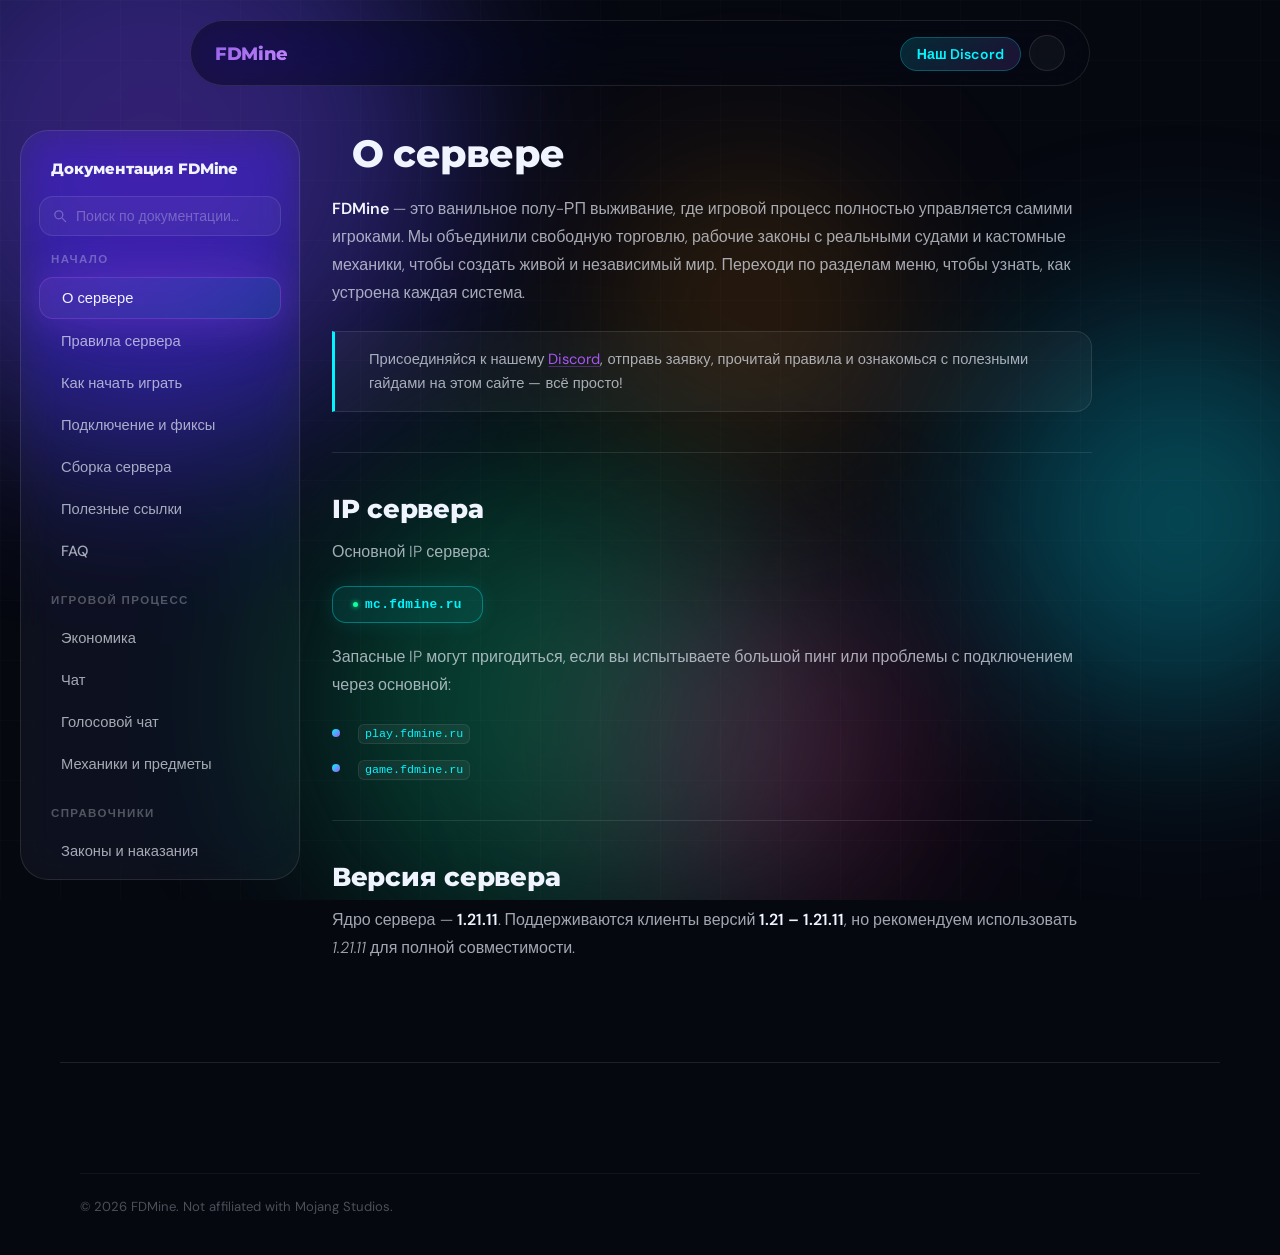
==== docs/index.html @ dc5b1773 "update #3" ====
<!DOCTYPE html>
<html lang="ru" data-theme="dark">
<head>
<script src="../theme-toggle.js"></script>
<meta charset="UTF-8">
<meta name="viewport" content="width=device-width, initial-scale=1.0">
<title>Документация — FDMine | Minecraft сервер Vanilla + RP</title>
<meta name="description" content="Полная документация сервера FDMine: как начать играть, механики, экономика, роли, команды, правила, Premium и коины. Minecraft сервер Vanilla + RP.">
<meta name="keywords" content="FDMine, FDMine документация, FDMine wiki, майнкрафт сервер, minecraft server, FDMine сервер, vanilla rp minecraft">
<meta name="robots" content="index, follow">
<link rel="canonical" href="https://fdmine.ru/docs/">

<!-- Open Graph -->
<meta property="og:type" content="website">
<meta property="og:title" content="Документация — FDMine">
<meta property="og:description" content="Полная документация сервера FDMine: механики, экономика, роли, команды и многое другое.">
<meta property="og:url" content="https://fdmine.ru/docs/">
<meta property="og:site_name" content="FDMine">
<meta property="og:locale" content="ru_RU">

<!-- Twitter Card -->
<meta name="twitter:card" content="summary">
<meta name="twitter:title" content="Документация — FDMine">
<meta name="twitter:description" content="Полная документация сервера FDMine: механики, экономика, роли, команды и многое другое.">
<link rel="icon" type="image/png" href="../favicon.png">
<link rel="preconnect" href="https://fonts.googleapis.com">
<link href="https://fonts.googleapis.com/css2?family=Montserrat:wght@400;600;700;800&family=DM+Sans:ital,opsz,wght@0,9..40,300;0,9..40,400;0,9..40,500;1,9..40,300&display=swap&font-display=swap" rel="stylesheet">
<link rel="stylesheet" href="../style.css">
<link rel="stylesheet" href="docs.css">
<link rel="stylesheet" href="https://cdn.jsdelivr.net/npm/@tabler/icons-webfont@latest/tabler-icons.min.css">
<style>
  .doc-nav-icon i { font-size: 1rem; line-height: 1; vertical-align: -2px; }
  .doc-note-icon i { font-size: 1.1rem; line-height: 1; }
  .doc-item-icon i { font-size: 1.4rem; line-height: 1; }
  .doc-link-icon i { font-size: 1.5rem; line-height: 1; }
  .doc-title i { font-size: 0.9em; vertical-align: -3px; margin-right: 6px; }

  /* ─── PAGE TRANSITION ─── */
  body { opacity: 0; transition: opacity 0.35s ease; }
  body.page-ready { opacity: 1; }
</style>
<script>
  document.addEventListener('DOMContentLoaded', () => {
    requestAnimationFrame(() => document.body.classList.add('page-ready'));
    document.querySelectorAll('a[href]').forEach(a => {
      const href = a.getAttribute('href');
      if (!href || href.startsWith('#') || href.startsWith('http') || href.startsWith('mailto') || a.target === '_blank') return;
      a.addEventListener('click', e => {
        e.preventDefault();
        document.body.classList.remove('page-ready');
        setTimeout(() => window.location.href = href, 320);
      });
    });
  });
</script>
<script type="application/ld+json">
{
  "@context": "https://schema.org",
  "@type": "WebPage",
  "name": "Документация FDMine",
  "url": "https://fdmine.ru/docs/",
  "description": "Полная документация сервера FDMine: механики, экономика, роли, команды, правила.",
  "isPartOf": {
    "@type": "WebSite",
    "url": "https://fdmine.ru/"
  }
}
</script>
</head>
<body>

<!-- ─── ПРОГРЕСС-БАР СКРОЛЛА ─── -->
<div id="scroll-progress"></div>

<div class="blobs">
  <div class="blob blob-1"></div>
  <div class="blob blob-2"></div>
  <div class="blob blob-3"></div>
  <div class="blob blob-4"></div>
  <div class="blob blob-5"></div>
</div>

<div class="wrapper">

<!-- ─── НАВИГАЦИЯ ─── -->
<nav>
  <a href="../index.html" class="nav-logo">FDMine</a>
  <ul class="nav-links" style="margin-left:auto;margin-right:8px;">
    <li><a href="https://discord.gg/EhXRK4qqzs" class="nav-cta" target="_blank" rel="noopener noreferrer">Наш Discord</a></li>
  </ul>
  <div class="nav-hamburger" onclick="toggleMenu()">
    <span></span><span></span><span></span>
  </div>
  <button class="theme-toggle" onclick="toggleTheme()" aria-label="Переключить тему">
    <i class="ti ti-moon icon-dark" aria-hidden="true"></i>
    <i class="ti ti-sun icon-light" aria-hidden="true"></i>
  </button>
</nav>

<!-- ─── DOCS SHELL ─── -->
<div class="doc-shell">

  <!-- ─── SIDEBAR ─── -->
  <button class="doc-sidebar-toggle" id="doc-sidebar-toggle" onclick="toggleDocSidebar()">
    <span><i class="ti ti-books"></i> Разделы документации</span>
    <svg class="doc-toggle-arrow" viewBox="0 0 20 20" fill="none"><path d="M5 7.5L10 12.5L15 7.5" stroke="currentColor" stroke-width="1.8" stroke-linecap="round" stroke-linejoin="round"/></svg>
  </button>

  <aside class="doc-sidebar" id="doc-sidebar">
    <div class="doc-sidebar-title"><i class="ti ti-books"></i> Документация FDMine</div>

    <!-- ─── ПОИСК ─── -->
    <div class="doc-search-wrap">
      <svg class="doc-search-icon" viewBox="0 0 20 20" fill="none"><circle cx="8.5" cy="8.5" r="5" stroke="currentColor" stroke-width="1.6"/><path d="M13 13L17 17" stroke="currentColor" stroke-width="1.6" stroke-linecap="round"/></svg>
      <input class="doc-search-input" id="doc-search" type="text" placeholder="Поиск по документации…" oninput="searchDocs(this.value)" autocomplete="off">
      <button class="doc-search-clear" id="doc-search-clear" onclick="clearDocSearch()" title="Очистить">✕</button>
    </div>
    <div class="doc-search-results" id="doc-search-results"></div>

    <div class="doc-nav-group">
      <div class="doc-nav-group-title">Начало</div>
      <a href="#info" class="doc-nav-link" data-page="info"><span class="doc-nav-icon"><i class="ti ti-world"></i></span>О сервере</a>
      <a href="#rules" class="doc-nav-link" data-page="rules"><span class="doc-nav-icon"><i class="ti ti-shield-check"></i></span>Правила сервера</a>
      <a href="#start" class="doc-nav-link" data-page="start"><span class="doc-nav-icon"><i class="ti ti-rocket"></i></span>Как начать играть</a>
      <a href="#connect" class="doc-nav-link" data-page="connect"><span class="doc-nav-icon"><i class="ti ti-plug-connected"></i></span>Подключение и фиксы</a>
      <a href="#modpack" class="doc-nav-link" data-page="modpack"><span class="doc-nav-icon"><i class="ti ti-device-desktop"></i></span>Сборка сервера</a>
      <a href="#links" class="doc-nav-link" data-page="links"><span class="doc-nav-icon"><i class="ti ti-link"></i></span>Полезные ссылки</a>
      <a href="#faq" class="doc-nav-link" data-page="faq"><span class="doc-nav-icon"><i class="ti ti-help-circle"></i></span>FAQ</a>
    </div>

    <div class="doc-nav-group">
      <div class="doc-nav-group-title">Игровой процесс</div>
      <a href="#economy" class="doc-nav-link" data-page="economy"><span class="doc-nav-icon"><i class="ti ti-cash"></i></span>Экономика</a>
      <a href="#chat" class="doc-nav-link" data-page="chat"><span class="doc-nav-icon"><i class="ti ti-message-circle"></i></span>Чат</a>
      <a href="#voice" class="doc-nav-link" data-page="voice"><span class="doc-nav-icon"><i class="ti ti-microphone"></i></span>Голосовой чат</a>
      <a href="#mechanics" class="doc-nav-link" data-page="mechanics"><span class="doc-nav-icon"><i class="ti ti-tool"></i></span>Механики и предметы</a>
    </div>

    <div class="doc-nav-group">
      <div class="doc-nav-group-title">Справочники</div>
      <a href="#laws" class="doc-nav-link" data-page="laws"><span class="doc-nav-icon"><i class="ti ti-scale"></i></span>Законы и наказания</a>
      <a href="#roles" class="doc-nav-link" data-page="roles"><span class="doc-nav-icon"><i class="ti ti-crown"></i></span>Роли и структура</a>
      <a href="#achievements" class="doc-nav-link" data-page="achievements"><span class="doc-nav-icon"><i class="ti ti-trophy"></i></span>Достижения и лидерборды</a>
      <a href="#commands" class="doc-nav-link" data-page="commands"><span class="doc-nav-icon"><i class="ti ti-list"></i></span>Команды</a>
    </div>

    <div class="doc-nav-group">
      <div class="doc-nav-group-title">Косметика и бонусы</div>
      <a href="#coins" class="doc-nav-link" data-page="coins"><span class="doc-nav-icon"><i class="ti ti-coin"></i></span>Коины</a>
      <a href="#premium" class="doc-nav-link" data-page="premium"><span class="doc-nav-icon"><i class="ti ti-star"></i></span>Premium</a>
    </div>
  </aside>

  <!-- ─── CONTENT ─── -->
  <div class="doc-content">
    <!-- Мобильный заголовок текущего раздела (хлебная крошка) -->
    <div class="doc-breadcrumb" id="doc-breadcrumb"></div>

<!-- ОБ СЕРВЕРЕ -->
    <div class="doc-page" id="page-info">

      <h1 class="doc-title"><i class="ti ti-world"></i> О сервере</h1>
      <p class="doc-text">
        <strong>FDMine</strong> — это ванильное полу-РП выживание, где игровой процесс полностью управляется самими игроками. Мы объединили свободную торговлю, рабочие законы с реальными судами и кастомные механики, чтобы создать живой и независимый мир. Переходи по разделам меню, чтобы узнать, как устроена каждая система.
      </p>

      <div class="doc-note">
        <span class="doc-note-icon"><i class="ti ti-shield"></i></span>
        <div>
          Присоединяйся к нашему <a href="https://discord.gg/EhXRK4qqzs" target="_blank" rel="noopener noreferrer">Discord</a>, отправь заявку, прочитай правила и ознакомься с полезными гайдами на этом сайте — всё просто!
        </div>
      </div>

      <hr class="doc-divider">

      <!-- IP -->
      <div class="doc-h2">IP сервера</div>
      <p class="doc-text">Основной IP сервера:</p>
      <p class="doc-text">
        <button class="footer-ip-btn ip-btn-highlight" onclick="copyIP()" title="Скопировать IP"><span class="footer-ip-dot"></span><span>mc.fdmine.ru</span></button>
      </p>
      <p class="doc-text">Запасные IP могут пригодиться, если вы испытываете большой пинг или проблемы с подключением через основной:</p>
      <ul class="doc-list">
        <li><code>play.fdmine.ru</code></li>
        <li><code>game.fdmine.ru</code></li>
      </ul>

      <hr class="doc-divider">

      <!-- Версия -->
      <div class="doc-h2">Версия сервера</div>
      <p class="doc-text">Ядро сервера — <strong>1.21.11</strong>. Поддерживаются клиенты версий <strong>1.21 – 1.21.11</strong>, но рекомендуем использовать <em>1.21.11</em> для полной совместимости.</p>
    </div>

    <!-- КАК НАЧАТЬ ИГРАТЬ -->
    <div class="doc-page" id="page-start">
      <h1 class="doc-title"><i class="ti ti-rocket"></i> Как начать играть</h1>
      <p class="doc-text">
        Готов начать? Вот всё, что нужно сделать перед первым входом.
      </p>
      <ol class="doc-steps">
        <li><strong>Зайди в Discord-сервер.</strong> Это центр сообщества — здесь анонсы, заявки и поддержка.</li>
        <li><strong>Подай заявку на проходку.</strong> Заполни простую форму и дождись ответа от администрации</li>
        <li><strong>Начни играть!</strong> Приятной игры (˶ᵔ ᵕ ᵔ˶)</li>
      </ol>
      <div class="doc-note warn">
        <span class="doc-note-icon"><i class="ti ti-alert-triangle"></i></span>
        <div>Загриферили?! - Заходи в наш <a href="https://discord.com/channels/950455724562075668/1509143397619728434" target="_blank" rel="noopener noreferrer">Discord</a>, напиши заявление, мы разберемся с грифером и все восстановим</div>
      </div>
    </div>

    <!-- ПРАВИЛА СЕРВЕРА -->
    <div class="doc-page" id="page-rules">

      <h1 class="doc-title"><i class="ti ti-shield-check"></i> Правила сервера</h1>
      <p class="doc-text">
        Присоединяясь к FDMine, вы соглашаетесь с настоящими правилами. Они распространяются на всех участников — независимо от роли и статуса. Незнание правил не освобождает от ответственности.
      </p>

      <!-- Быстрая навигация -->
      <div class="rules-nav">
        <a href="#" onclick="event.preventDefault(); document.getElementById('rule-1').scrollIntoView({behavior:'smooth'})" class="rules-nav-item"><i class="ti ti-info-circle"></i> Основные положения</a>
        <a href="#" onclick="event.preventDefault(); document.getElementById('rule-2').scrollIntoView({behavior:'smooth'})" class="rules-nav-item"><i class="ti ti-user"></i> Игровой аккаунт</a>
        <a href="#" onclick="event.preventDefault(); document.getElementById('rule-3').scrollIntoView({behavior:'smooth'})" class="rules-nav-item"><i class="ti ti-sword"></i> Нечестная игра</a>
        <a href="#" onclick="event.preventDefault(); document.getElementById('rule-4').scrollIntoView({behavior:'smooth'})" class="rules-nav-item"><i class="ti ti-alert-triangle"></i> Помехи игровому процессу</a>
        <a href="#" onclick="event.preventDefault(); document.getElementById('rule-5').scrollIntoView({behavior:'smooth'})" class="rules-nav-item"><i class="ti ti-heart-broken"></i> Вред сообществу</a>
        <a href="#" onclick="event.preventDefault(); document.getElementById('rule-6').scrollIntoView({behavior:'smooth'})" class="rules-nav-item"><i class="ti ti-message-x"></i> Неуважительное общение</a>
        <a href="#" onclick="event.preventDefault(); document.getElementById('rule-7').scrollIntoView({behavior:'smooth'})" class="rules-nav-item"><i class="ti ti-speakerphone"></i> Реклама</a>
        <a href="#" onclick="event.preventDefault(); document.getElementById('rule-8').scrollIntoView({behavior:'smooth'})" class="rules-nav-item"><i class="ti ti-message-off"></i> Нежелательные сообщения</a>
      </div>

      <hr class="doc-divider">

      <!-- ── ПРАВИЛО 1 ── -->
      <div class="rule-section" id="rule-1">
        <div class="rule-header">
          <div class="rule-number">1</div>
          <div class="rule-header-text">
            <div class="rule-title">Основные положения</div>
            <div class="rule-subtitle">Базовые условия участия на сервере</div>
          </div>
        </div>
        <div class="rule-cards">
          <div class="rule-card">
            <div class="rule-card-icon"><i class="ti ti-writing"></i></div>
            <div class="rule-card-body">
              <div class="rule-card-title">Согласие с правилами</div>
              <div class="rule-card-text">Присоединяясь к серверу, вы автоматически принимаете все действующие правила. Незнание правил не освобождает от ответственности.</div>
            </div>
          </div>
          <div class="rule-card">
            <div class="rule-card-icon"><i class="ti ti-refresh"></i></div>
            <div class="rule-card-body">
              <div class="rule-card-title">Изменение правил</div>
              <div class="rule-card-text">Правила могут быть изменены в любой момент без предварительного уведомления. Следите за актуальной версией.</div>
            </div>
          </div>
          <div class="rule-card">
            <div class="rule-card-icon"><i class="ti ti-clipboard-check"></i></div>
            <div class="rule-card-body">
              <div class="rule-card-title">Рассмотрение заявок</div>
              <div class="rule-card-text">Администрация вправе отказать в доступе к серверу на этапе заявки, если она заполнена некорректно или по другим объективным причинам.</div>
            </div>
          </div>
          <div class="rule-card">
            <div class="rule-card-icon"><i class="ti ti-cash-off"></i></div>
            <div class="rule-card-body">
              <div class="rule-card-title">Возврат средств</div>
              <div class="rule-card-text">Возврат средств за покупку Premium или иных услуг не производится.</div>
            </div>
          </div>
        </div>
        <div class="rule-punishments">
          <div class="rule-punishments-label"><i class="ti ti-gavel"></i> Возможные наказания за нарушения правил</div>
          <div class="rule-punishment-list">
            <div class="rule-punishment-item rp-warn"><i class="ti ti-alert-circle"></i> Предупреждение</div>
            <div class="rule-punishment-item rp-confiscate"><i class="ti ti-package-off"></i> Изъятие предметов</div>
            <div class="rule-punishment-item rp-annul"><i class="ti ti-star-off"></i> Аннулирование привилегий</div>
            <div class="rule-punishment-item rp-mute"><i class="ti ti-microphone-off"></i> Мут</div>
            <div class="rule-punishment-item rp-ban"><i class="ti ti-ban"></i> Бан</div>
          </div>
          <p class="doc-text" style="margin-top:12px; margin-bottom:0; font-size:0.88rem;">Наказание может быть смягчено в зависимости от конкретных обстоятельств нарушения.</p>
        </div>
      </div>

      <hr class="doc-divider">

      <!-- ── ПРАВИЛО 2 ── -->
      <div class="rule-section" id="rule-2">
        <div class="rule-header">
          <div class="rule-number">2</div>
          <div class="rule-header-text">
            <div class="rule-title">Игровой аккаунт</div>
            <div class="rule-subtitle">Ответственность за аккаунт и никнейм</div>
          </div>
        </div>
        <p class="doc-text">Никому не передавайте данные от своего аккаунта. Вы несёте полную ответственность за все действия, совершённые под вашим именем.</p>
        <div class="rule-forbidden-list">
          <div class="rule-forbidden-item"><i class="ti ti-transfer"></i><span>Передача аккаунта третьим лицам</span></div>
          <div class="rule-forbidden-item"><i class="ti ti-currency-dollar-off"></i><span>Покупка, продажа или обмен аккаунтов, предметов и услуг за внеигровые ценности</span></div>
          <div class="rule-forbidden-item"><i class="ti ti-users-group"></i><span>Использование дополнительных аккаунтов, в том числе для обхода ограничений или получения преимуществ</span></div>
          <div class="rule-forbidden-item"><i class="ti ti-face-id-error"></i><span>Оскорбительные никнеймы, провокационные скины, символика экстремистских организаций</span></div>
          <div class="rule-forbidden-item"><i class="ti ti-copy-off"></i><span>Полное или частичное копирование никнеймов или скинов других игроков и Администрации с целью ввести в заблуждение</span></div>
        </div>
        <div class="rule-verdict">
          <div class="rule-verdict-icon rp-ban"><i class="ti ti-ban"></i></div>
          <div>
            <div class="rule-verdict-label">Наказание</div>
            <div class="rule-verdict-value">Предупреждение → Бан от 1 дня до постоянного</div>
          </div>
        </div>
      </div>

      <hr class="doc-divider">

      <!-- ── ПРАВИЛО 3 ── -->
      <div class="rule-section" id="rule-3">
        <div class="rule-header">
          <div class="rule-number">3</div>
          <div class="rule-header-text">
            <div class="rule-title">Нечестная игра</div>
            <div class="rule-subtitle">Читы, баги, запрещённые модификации</div>
          </div>
        </div>
        <p class="doc-text">Запрещено использование и распространение любых модификаций, программ или уязвимостей, дающих нечестное преимущество.</p>
        <div class="rule-forbidden-list">
          <div class="rule-forbidden-item"><i class="ti ti-code"></i><span>Использование или распространение читов, макросов, скриптов, дюпов, багов</span></div>
          <div class="rule-forbidden-item"><i class="ti ti-map-pin"></i><span>Мини-карты с отображением пещер, точек смерти и сущностей</span></div>
          <div class="rule-forbidden-item"><i class="ti ti-clock-off"></i><span>Механизмы и модификации для AFK-рыбалки</span></div>
        </div>
        <div class="doc-note" style="max-width:760px;">
          <span class="doc-note-icon"><i class="ti ti-check"></i></span>
          <div><strong>Исключения:</strong> дюп динамита и ковров разрешён. Если обнаружили баг или уязвимость — сообщите Администрации, не используйте в своих целях.</div>
        </div>
        <div class="rule-verdict">
          <div class="rule-verdict-icon rp-ban"><i class="ti ti-ban"></i></div>
          <div>
            <div class="rule-verdict-label">Наказание</div>
            <div class="rule-verdict-value">Предупреждение → Изъятие → Бан от 1 дня до постоянного</div>
          </div>
        </div>
      </div>

      <hr class="doc-divider">

      <!-- ── ПРАВИЛО 4 ── -->
      <div class="rule-section" id="rule-4">
        <div class="rule-header">
          <div class="rule-number">4</div>
          <div class="rule-header-text">
            <div class="rule-title">Создание помех игровому процессу</div>
            <div class="rule-subtitle">Гриферство, кража, ПВП без оснований</div>
          </div>
        </div>
        <p class="doc-text">Запрещены любые действия, причиняющие вред игрокам, их имуществу или общественной инфраструктуре.</p>
        <div class="rule-forbidden-list">
          <div class="rule-forbidden-item"><i class="ti ti-building-fortress"></i><span>Уничтожение или повреждение чужого имущества</span></div>
          <div class="rule-forbidden-item"><i class="ti ti-package-import"></i><span>Кража чужого имущества</span></div>
          <div class="rule-forbidden-item"><i class="ti ti-sword"></i><span>Нападение на игроков или убийство без оснований</span></div>
          <div class="rule-forbidden-item">
            <i class="ti ti-barrier-block"></i>
            <div class="rule-forbidden-body">
              <span>Совершение действий на чужой территории, а также рядом с её границами, создающих помеху её владельцу, игнорируя требования прекратить такие действия</span>
              <div class="rule-forbidden-examples">
                <span class="rule-example-tag">Блокирование прохода</span>
                <span class="rule-example-tag">Порча ландшафта</span>
                <span class="rule-example-tag">Отказ покинуть территорию</span>
              </div>
            </div>
          </div>
        </div>
        <div class="doc-note" style="max-width:760px;">
          <span class="doc-note-icon"><i class="ti ti-check"></i></span>
          <div><strong>Исключения для ПВП:</strong> самооборона, защита своего имущества, договорённость между игроками.</div>
        </div>
        <div class="rule-verdict">
          <div class="rule-verdict-icon rp-ban"><i class="ti ti-ban"></i></div>
          <div>
            <div class="rule-verdict-label">Наказание</div>
            <div class="rule-verdict-value">УК FDMine → Бан от 1 дня до постоянного</div>
          </div>
        </div>
      </div>

      <hr class="doc-divider">

      <!-- ── ПРАВИЛО 5 ── -->
      <div class="rule-section" id="rule-5">
        <div class="rule-header">
          <div class="rule-number">5</div>
          <div class="rule-header-text">
            <div class="rule-title">Причинение вреда сообществу</div>
            <div class="rule-subtitle">Серьёзные нарушения — самые строгие наказания</div>
          </div>
        </div>
        <p class="doc-text">Категорически запрещены действия, способные причинить реальный вред игрокам, Администрации или серверу.</p>
        <div class="rule-forbidden-list">
          <div class="rule-forbidden-item"><i class="ti ti-link"></i><span>Распространение мошеннических или вредоносных ссылок</span></div>
          <div class="rule-forbidden-item"><i class="ti ti-server-off"></i><span>Попытки нарушить работу сервера</span></div>
          <div class="rule-forbidden-item"><i class="ti ti-lock-open"></i><span>Попытки взлома аккаунтов игроков или Администрации</span></div>
          <div class="rule-forbidden-item"><i class="ti ti-id-off"></i><span>Сбор или распространение личных данных других людей без их согласия</span></div>
          <div class="rule-forbidden-item"><i class="ti ti-flame"></i><span>Призывы к опасным, противозаконным действиям или нарушению правил</span></div>
        </div>
        <div class="rule-verdict">
          <div class="rule-verdict-icon rp-ban"><i class="ti ti-ban"></i></div>
          <div>
            <div class="rule-verdict-label">Наказание</div>
            <div class="rule-verdict-value">Бан от 3 дней до постоянного</div>
          </div>
        </div>
      </div>

      <hr class="doc-divider">

      <!-- ── ПРАВИЛО 6 ── -->
      <div class="rule-section" id="rule-6">
        <div class="rule-header">
          <div class="rule-number">6</div>
          <div class="rule-header-text">
            <div class="rule-title">Неуважительное общение</div>
            <div class="rule-subtitle">Оскорбления, угрозы, разжигание ненависти</div>
          </div>
        </div>
        <div class="rule-forbidden-list">
          <div class="rule-forbidden-item"><i class="ti ti-mood-angry"></i><span>Угрозы, оскорбления, клевета в адрес игроков, Администрации и их близких</span></div>
          <div class="rule-forbidden-item"><i class="ti ti-heart-off"></i><span>Разжигание ненависти по признакам пола, расы, национальности, языка, религии или сексуальной ориентации</span></div>
        </div>
        <div class="rule-verdict">
          <div class="rule-verdict-icon rp-mute"><i class="ti ti-microphone-off"></i></div>
          <div>
            <div class="rule-verdict-label">Наказание</div>
            <div class="rule-verdict-value">Предупреждение → Мут до 24 часов</div>
          </div>
        </div>
      </div>

      <hr class="doc-divider">

      <!-- ── ПРАВИЛО 7 ── -->
      <div class="rule-section" id="rule-7">
        <div class="rule-header">
          <div class="rule-number">7</div>
          <div class="rule-header-text">
            <div class="rule-title">Реклама</div>
            <div class="rule-subtitle">Продвижение сторонних ресурсов</div>
          </div>
        </div>
        <div class="rule-forbidden-list">
          <div class="rule-forbidden-item"><i class="ti ti-speakerphone"></i><span>Продвижение любым способом сторонних серверов, чатов, каналов без согласования с Администрацией</span></div>
        </div>
        <div class="rule-verdict">
          <div class="rule-verdict-icon rp-ban"><i class="ti ti-ban"></i></div>
          <div>
            <div class="rule-verdict-label">Наказание</div>
            <div class="rule-verdict-value">Предупреждение → Бан до 30 дней</div>
          </div>
        </div>
      </div>

      <hr class="doc-divider">

      <!-- ── ПРАВИЛО 8 ── -->
      <div class="rule-section" id="rule-8">
        <div class="rule-header">
          <div class="rule-number">8</div>
          <div class="rule-header-text">
            <div class="rule-title">Нежелательные сообщения</div>
            <div class="rule-subtitle">Спам, капслок, попрошайничество</div>
          </div>
        </div>
        <div class="rule-forbidden-list">
          <div class="rule-forbidden-item"><i class="ti ti-message-2-off"></i><span>Многократная отправка бессмысленных или повторяющихся сообщений (спам) в глобальном чате</span></div>
          <div class="rule-forbidden-item"><i class="ti ti-letter-case-upper"></i><span>Злоупотребление написанием прописными буквами (капслок) в глобальном чате</span></div>
          <div class="rule-forbidden-item"><i class="ti ti-hand"></i><span>Попрошайничество, в том числе просьбы о реальных деньгах</span></div>
        </div>
        <div class="rule-verdict">
          <div class="rule-verdict-icon rp-mute"><i class="ti ti-microphone-off"></i></div>
          <div>
            <div class="rule-verdict-label">Наказание</div>
            <div class="rule-verdict-value">Предупреждение → Мут до 1 часа</div>
          </div>
        </div>
      </div>

      <hr class="doc-divider">

      <div class="doc-note">
        <span class="doc-note-icon"><i class="ti ti-message-question"></i></span>
        <div>Возникли вопросы или столкнулись с нарушением? Обращайтесь в <a href="https://discord.gg/EhXRK4qqzs" target="_blank" rel="noopener noreferrer">службу поддержки Discord</a>.</div>
      </div>

    </div>

    <!-- ПОЛЕЗНЫЕ ССЫЛКИ -->
    <div class="doc-page" id="page-links">
      <h1 class="doc-title"><i class="ti ti-link"></i> Полезные ссылки</h1>
      <p class="doc-text">
        Все важные ссылки, советуем ознакомиться
      </p>
      <div class="doc-links-grid">
        <a href="https://discord.gg/EhXRK4qqzs" class="doc-link-card l-purple" target="_blank" rel="noopener noreferrer">
          <div class="doc-link-icon"><i class="ti ti-brand-discord"></i></div>
          <div class="doc-link-text">
            <div class="doc-link-title">Discord-сервер</div>
            <div class="doc-link-desc">Сообщество, заявки, поддержка и новости</div>
          </div>
          <svg class="doc-link-arrow" viewBox="0 0 20 20" fill="none"><path d="M4 10H16M16 10L11 5M16 10L11 15" stroke="currentColor" stroke-width="1.8" stroke-linecap="round" stroke-linejoin="round"/></svg>
        </a>
        <a href="https://t.me/dargosh_channel" class="doc-link-card l-cyan" target="_blank" rel="noopener noreferrer">
          <div class="doc-link-icon"><i class="ti ti-brand-telegram"></i></div>
          <div class="doc-link-text">
            <div class="doc-link-title">Telegram-канал</div>
            <div class="doc-link-desc">Оповещения о стримах, новости</div>
          </div>
          <svg class="doc-link-arrow" viewBox="0 0 20 20" fill="none"><path d="M4 10H16M16 10L11 5M16 10L11 15" stroke="currentColor" stroke-width="1.8" stroke-linecap="round" stroke-linejoin="round"/></svg>
        </a>
        <a href="https://discord.gg/VRJH3CRjt4" class="doc-link-card l-emerald" target="_blank" rel="noopener noreferrer">
          <div class="doc-link-icon"><i class="ti ti-shopping-bag"></i></div>
          <div class="doc-link-text">
            <div class="doc-link-title">Магазин</div>
            <div class="doc-link-desc">Premium-подписка и вся информация о командах</div>
          </div>
          <svg class="doc-link-arrow" viewBox="0 0 20 20" fill="none"><path d="M4 10H16M16 10L11 5M16 10L11 15" stroke="currentColor" stroke-width="1.8" stroke-linecap="round" stroke-linejoin="round"/></svg>
        </a>
        <a href="https://twitch.tv/dargosh_" class="doc-link-card l-pink" target="_blank" rel="noopener noreferrer">
          <div class="doc-link-icon"><i class="ti ti-brand-twitch"></i></div>
          <div class="doc-link-text">
            <div class="doc-link-title">Twitch</div>
            <div class="doc-link-desc">Стримы по серверу</div>
          </div>
          <svg class="doc-link-arrow" viewBox="0 0 20 20" fill="none"><path d="M4 10H16M16 10L11 5M16 10L11 15" stroke="currentColor" stroke-width="1.8" stroke-linecap="round" stroke-linejoin="round"/></svg>
        </a>
      </div>
    </div>


      <div class="doc-page" id="page-modpack">

      <h1 class="doc-title"><i class="ti ti-device-desktop"></i> Сборка сервера</h1>
      <p class="doc-text">
        <strong>FDMPack</strong> — официальная сборка для игры на сервере FDMine. Лёгкая, оптимизированная, близкая к ванили — с плавным FPS, улучшенной картинкой и голосовым чатом прямо из коробки.
      </p>

      <a href="https://modrinth.com/modpack/fdmpack" class="doc-link-card l-emerald" target="_blank" style="max-width:440px; margin-bottom: 32px;">
        <div class="doc-link-icon"><i class="ti ti-package"></i></div>
        <div class="doc-link-text">
          <div class="doc-link-title">FDMPack на Modrinth</div>
          <div class="doc-link-desc">Скачать последнюю версию сборки</div>
        </div>
        <svg class="doc-link-arrow" viewBox="0 0 20 20" fill="none"><path d="M4 10H16M16 10L11 5M16 10L11 15" stroke="currentColor" stroke-width="1.8" stroke-linecap="round" stroke-linejoin="round"/></svg>
      </a>

      <hr class="doc-divider">

      <div class="doc-h2">Что внутри сборки</div>

      <div class="doc-grid" style="margin-top: 16px; grid-template-columns: repeat(2, minmax(220px, 340px));">
        <div class="doc-item-card">
          <span class="doc-item-icon"><i class="ti ti-bolt"></i></span>
          <div class="doc-item-name">Оптимизация</div>
          <div class="doc-item-desc">Sodium и другие перформанс-моды — стабильный FPS даже на слабых ПК</div>
        </div>
        <div class="doc-item-card">
          <span class="doc-item-icon"><i class="ti ti-palette"></i></span>
          <div class="doc-item-name">Ресурспак KSEPSP</div>
          <div class="doc-item-desc">Улучшенная графика в ванильном стиле без ущерба для производительности</div>
        </div>
        <div class="doc-item-card">
          <span class="doc-item-icon"><i class="ti ti-microphone"></i></span>
          <div class="doc-item-name">PlasmoVoice</div>
          <div class="doc-item-desc">Голосовой чат с другими игроками прямо в игре — без сторонних программ</div>
        </div>
        <div class="doc-item-card">
          <span class="doc-item-icon">🕺</span>
          <div class="doc-item-name">EmoteCraft</div>
          <div class="doc-item-desc">Анимации, позы и эмоции — другие игроки видят их в реальном времени</div>
        </div>
      </div>

      <hr class="doc-divider">

      <div class="doc-h2">Как установить</div>

      <div class="doc-note">
        <span class="doc-note-icon"><i class="ti ti-bulb"></i></span>
        <div>Для установки сборки понадобится <strong>Modrinth App</strong> — бесплатный лаунчер, который сам скачает все моды и настроит профиль.</div>
      </div>

      <ol class="doc-steps">
        <li><strong>Скачай Modrinth App</strong> — <a href="https://modrinth.com/app" target="_blank" rel="noopener noreferrer">modrinth.com/app</a>. Установи и открой.</li>
        <li><strong>Перейди на страницу сборки</strong> — <a href="https://modrinth.com/modpack/fdmpack" target="_blank" rel="noopener noreferrer">modrinth.com/modpack/fdmpack</a> — и нажми <strong>«Install»</strong>. Modrinth App откроется автоматически.</li>
        <li><strong>Дождись установки</strong> — лаунчер скачает все моды и создаст отдельный профиль FDMPack.</li>
        <li><strong>Запусти игру</strong> из Modrinth App и подключись к серверу по IP <code>mc.fdmine.ru</code>.</li>
      </ol>

      <div class="doc-note warn">
        <span class="doc-note-icon"><i class="ti ti-alert-triangle"></i></span>
        <div>Сборка работает на <strong>Minecraft: Java Edition 1.21.11</strong>. Другие версии (Bedrock, PE) не поддерживаются.</div>
      </div>

    </div>

    <!-- ЭКОНОМИКА -->
    <div class="doc-page" id="page-economy">

      <h1 class="doc-title"><i class="ti ti-cash"></i> Экономика</h1>
      <p class="doc-text">
        Цены на FDMine формируют сами игроки. Рынок полностью свободен и зависит только от реального спроса, предложения и твоих навыков торговли.
      </p>

      <div class="doc-subtitle">Валюта — АР</div>
      <p class="doc-text">
        Основная валюта сервера — <strong>Алмазная глубинносланцевая Руда (АР)</strong>. Это обычный ванильный предмет: добывай его в шахтах, храни в инвентаре или переводи через банк другим игрокам.
      </p>

      <div class="doc-grid" style="margin-top: 16px; grid-template-columns: repeat(2, minmax(220px, 340px));">
        <div class="doc-item-card">
          <span class="doc-item-icon"><i class="ti ti-pickaxe"></i></span>
          <div class="doc-item-name">Майнинг</div>
          <div class="doc-item-desc">Добывай АР в шахтах — самый простой способ получить валюту</div>
        </div>
        <div class="doc-item-card">
          <span class="doc-item-icon"><i class="ti ti-handshake"></i></span>
          <div class="doc-item-name">Торговля</div>
          <div class="doc-item-desc">Продавай ресурсы и предметы другим игрокам</div>
        </div>
        <div class="doc-item-card">
          <span class="doc-item-icon"><i class="ti ti-building-community"></i></span>
          <div class="doc-item-name">Гос. зарплата</div>
          <div class="doc-item-desc">Сотрудники государственных структур получают АР за работу</div>
        </div>
      </div>

      <div class="doc-subtitle">На что тратить</div>
      <ul class="doc-list">
        <li>Покупка ресурсов и предметов у других игроков</li>
        <li>Приобретение территории и земельных участков</li>
        <li>Оплата штрафов, назначенных судом</li>
      </ul>

      <hr class="doc-divider">

      <div class="doc-subtitle"><i class="ti ti-building-bank"></i> Банк — <code>/bank</code></div>
      <p class="doc-text">Безопасное хранение АР, переводы и история операций.</p>

      <div class="doc-grid" style="margin-top: 16px; grid-template-columns: repeat(2, minmax(220px, 340px));">
        <div class="doc-item-card">
          <span class="doc-item-icon"><i class="ti ti-credit-card"></i></span>
          <div class="doc-item-name">Пополнение и снятие</div>
          <div class="doc-item-desc">Клади АР на личный счёт для безопасности или забирай обратно в инвентарь.</div>
        </div>
        <div class="doc-item-card">
          <span class="doc-item-icon"><i class="ti ti-send"></i></span>
          <div class="doc-item-name">Переводы</div>
          <div class="doc-item-desc">Отправляй средства на счета других игроков по никнейму за пару кликов.</div>
        </div>
        <div class="doc-item-card">
          <span class="doc-item-icon"><i class="ti ti-clipboard-list"></i></span>
          <div class="doc-item-name">История транзакций</div>
          <div class="doc-item-desc">Отслеживай все свои операции: сколько, когда и кому ты перевёл.</div>
        </div>
        <div class="doc-item-card">
          <span class="doc-item-icon"><i class="ti ti-scale"></i></span>
          <div class="doc-item-name">Оплата штрафов</div>
          <div class="doc-item-desc">Штрафы, назначенные судом, оплачиваются прямо через банк</div>
        </div>
      </div>

      <hr class="doc-divider">

      <div class="doc-subtitle"><i class="ti ti-calculator"></i> Подсчёт АР — <code>/ar</code></div>
      <p class="doc-text">Команда <code>/ar</code> мгновенно считает, сколько АР у тебя есть в разных местах.</p>

      <div class="doc-grid" style="margin-top: 16px; grid-template-columns: repeat(2, minmax(220px, 340px));">
        <div class="doc-item-card">
          <span class="doc-item-icon"><i class="ti ti-backpack"></i></span>
          <div class="doc-item-name">Инвентарь</div>
          <div class="doc-item-desc">Считает АР в твоём текущем инвентаре</div>
        </div>
        <div class="doc-item-card">
          <span class="doc-item-icon"><i class="ti ti-package"></i></span>
          <div class="doc-item-name">Контейнер</div>
          <div class="doc-item-desc">Смотри на сундук или другой контейнер — команда считает АР внутри</div>
        </div>
        <div class="doc-item-card">
          <span class="doc-item-icon"><i class="ti ti-box"></i></span>
          <div class="doc-item-name">Эндер-сундук</div>
          <div class="doc-item-desc">Показывает АР в твоём личном эндер-сундуке</div>
        </div>
      </div>

      <div class="doc-note">
        <span class="doc-note-icon"><i class="ti ti-briefcase"></i></span>
        <div>За экономикой следит <strong>Министр экономики</strong> — Должность одного из игроков. Все вопросы по зарплатам, установленным ценам, спорам — к нему в Discord или в игре.</div>
      </div>

    </div>

    <!-- ЗАКОНЫ -->
    <div class="doc-page" id="page-laws">

      <h1 class="doc-title"><i class="ti ti-scale"></i> Законы и наказания</h1>
      <p class="doc-text">
        На FDMine действует внутренняя правовая система. За нарушение правил и законов игрок может получить штраф от <strong>Судьи</strong> или <strong>Совета мира</strong>.
      </p>

      <hr class="doc-divider">

      <div class="doc-subtitle"><i class="ti ti-receipt"></i> Система штрафов</div>
      <p class="doc-text">Каждый штраф имеет уникальный номер в формате <code>#0001</code>, <code>#0002</code> и так далее. Оплата производится валютой сервера — АР.</p>

      <div class="doc-grid" style="margin-top: 16px; grid-template-columns: repeat(2, minmax(220px, 340px));">
        <div class="doc-item-card">
          <span class="doc-item-icon"><i class="ti ti-hash"></i></span>
          <div class="doc-item-name">Нумерация</div>
          <div class="doc-item-desc">Каждому штрафу присваивается уникальный номер — удобно для обжалования</div>
        </div>
        <div class="doc-item-card">
          <span class="doc-item-icon"><i class="ti ti-archive"></i></span>
          <div class="doc-item-name">Хранение</div>
          <div class="doc-item-desc">После оплаты штраф хранится ещё 14 дней, затем автоматически удаляется</div>
        </div>
        <div class="doc-item-card">
          <span class="doc-item-icon"><i class="ti ti-clock"></i></span>
          <div class="doc-item-name">Просрочка</div>
          <div class="doc-item-desc">При просрочке штраф удваивается, срок продлевается на 3 дня</div>
        </div>
        <div class="doc-item-card">
          <span class="doc-item-icon"><i class="ti ti-gavel"></i></span>
          <div class="doc-item-name">Повторная просрочка</div>
          <div class="doc-item-desc">Дело передаётся на рассмотрение реальному Судье</div>
        </div>
      </div>

      <hr class="doc-divider">

      <div class="doc-subtitle">Команды для игроков</div>

      <div class="doc-table-wrap">
        <table class="doc-table">
          <thead>
            <tr><th>Команда</th><th>Описание</th></tr>
          </thead>
          <tbody>
            <tr>
              <td class="doc-cmd">/fines</td>
              <td>Открыть меню своих штрафов — номер, причина, сумма. Если на Банковском счету достаточно АР, штраф можно оплатить сразу</td>
            </tr>
          </tbody>
        </table>
      </div>

      <div class="doc-note warn">
        <span class="doc-note-icon"><i class="ti ti-alert-triangle"></i></span>
        <div>Загриферили?! - Заходи в наш <a href="https://discord.com/channels/950455724562075668/1509143397619728434" target="_blank" rel="noopener noreferrer">Discord</a>, напиши заявление, мы разберемся с грифером и все восстановим</div>
      </div>

      <hr class="doc-divider">

      <div class="doc-subtitle">Команды Судьи и Совета мира</div>
      <p class="doc-text">Следующие команды доступны только уполномоченным лицам:</p>

      <div class="doc-table-wrap">
        <table class="doc-table">
          <thead>
            <tr><th>Команда</th><th>Описание</th></tr>
          </thead>
          <tbody>
            <tr>
              <td class="doc-cmd">/fine &lt;ник&gt; &lt;сумма&gt; &lt;срок&gt; &lt;причина&gt;</td>
              <td>Выписать штраф игроку. Максимум — 1024 АР. Срок указывается в днях, например <code>3d</code></td>
            </tr>
            <tr>
              <td class="doc-cmd">/viewfines &lt;ник&gt;</td>
              <td>Просмотреть все штрафы игрока — номера, суммы, причины и сроки</td>
            </tr>
            <tr>
              <td class="doc-cmd">/cancelfine &lt;ID&gt;</td>
              <td>Отменить штраф по его уникальному номеру</td>
            </tr>
          </tbody>
        </table>
      </div>

      <div class="doc-note">
        <span class="doc-note-icon"><i class="ti ti-bulb"></i></span>
        <div>Пример: <code>/fine aszane 32 3d Оскорбление судьи</code> — выпишет штраф 32 АР на 3 дня с указанной причиной.</div>
      </div>

      <hr class="doc-divider">

      <div class="doc-subtitle"><i class="ti ti-shield-star"></i> Полицейский</div>
      <p class="doc-text">
        Полицейские — уполномоченные игроки, которые следят за порядком и расследуют нарушения. В их распоряжении инструменты <strong>логи блоков</strong> — серверная система записи всех взаимодействий с миром.
      </p>

      <div class="doc-table-wrap">
        <table class="doc-table">
          <thead>
            <tr><th>Команда</th><th>Описание</th></tr>
          </thead>
          <tbody>
            <tr>
              <td class="doc-cmd">/co i</td>
              <td>Режим инспекции: нажми на блок или контейнер, чтобы увидеть, кто и когда с ним взаимодействовал</td>
            </tr>
            <tr>
              <td class="doc-cmd">/co near</td>
              <td>Показать все взаимодействия игроков с блоками в ближайшем радиусе</td>
            </tr>
            <tr>
              <td class="doc-cmd">/pinvsee &lt;ник&gt;</td>
              <td>Осмотреть инвентарь игрока — доступно только в непосредственной близости от него</td>
            </tr>
          </tbody>
        </table>
      </div>

      <div class="doc-note">
        <span class="doc-note-icon"><i class="ti ti-search"></i></span>
        <div>логи блоков фиксирует все действия: установку и ломание блоков, открытие сундуков, перенос предметов. Эти данные — основное доказательство при расследовании краж и гриферства.</div>
      </div>

    </div>

    <!-- ЧАТ -->
    <div class="doc-page" id="page-chat">

      <h1 class="doc-title"><i class="ti ti-message-circle"></i> Чат</h1>
      <p class="doc-text">На FDMine есть два режима чата и множество удобных инструментов для общения.</p>

      <div class="doc-grid" style="margin-top: 16px; grid-template-columns: repeat(2, minmax(220px, 340px));">
        <div class="doc-item-card">
          <span class="doc-item-icon"><i class="ti ti-map-pin"></i></span>
          <div class="doc-item-name">Локальный чат</div>
          <div class="doc-item-desc">Сообщения видны только игрокам в радиусе <strong>100 блоков</strong>. Используется по умолчанию</div>
        </div>
        <div class="doc-item-card">
          <span class="doc-item-icon"><i class="ti ti-world"></i></span>
          <div class="doc-item-name">Глобальный чат</div>
          <div class="doc-item-desc">Виден всем на сервере. Начни сообщение с <code>!</code> — например, <code>!Привет всем</code></div>
        </div>
      </div>

      <hr class="doc-divider">

      <div class="doc-subtitle">Личные сообщения</div>
      <div class="doc-table-wrap">
        <table class="doc-table">
          <thead><tr><th>Команда</th><th>Описание</th></tr></thead>
          <tbody>
            <tr><td class="doc-cmd">/msg &lt;ник&gt; &lt;текст&gt;</td><td>Отправить личное сообщение игроку (также: <code>/w</code>, <code>/tell</code>, <code>/m</code>)</td></tr>
            <tr><td class="doc-cmd">/r &lt;текст&gt;</td><td>Ответить последнему отправителю ЛС</td></tr>
            <tr><td class="doc-cmd">/ignore add &lt;ник&gt;</td><td>Добавить игрока в игнор-лист</td></tr>
            <tr><td class="doc-cmd">/ignore remove &lt;ник&gt;</td><td>Убрать игрока из игнор-листа</td></tr>
          </tbody>
        </table>
      </div>

      <hr class="doc-divider">

      <div class="doc-subtitle">Теги в чате</div>
      <p class="doc-text">Введи тег прямо в сообщение — другие игроки увидят интерактивную подсказку при наведении.</p>

      <div class="doc-grid" style="margin-top: 16px; grid-template-columns: repeat(2, minmax(220px, 340px));">
        <div class="doc-item-card">
          <span class="doc-item-icon"><i class="ti ti-sword"></i></span>
          <div class="doc-item-name"><code>[item]</code></div>
          <div class="doc-item-desc">Показывает предмет, который держишь в руке</div>
        </div>
        <div class="doc-item-card">
          <span class="doc-item-icon"><i class="ti ti-map"></i></span>
          <div class="doc-item-name"><code>[pos]</code></div>
          <div class="doc-item-desc">Отображает твои текущие координаты</div>
        </div>
        <div class="doc-item-card">
          <span class="doc-item-icon"><i class="ti ti-trophy"></i></span>
          <div class="doc-item-name"><code>[adv]</code></div>
          <div class="doc-item-desc">Показывает количество твоих достижений</div>
        </div>
        <div class="doc-item-card">
          <span class="doc-item-icon"><i class="ti ti-stopwatch"></i></span>
          <div class="doc-item-name"><code>[pt]</code></div>
          <div class="doc-item-desc">Отображает наигранное время в часах</div>
        </div>
      </div>

      <hr class="doc-divider">

      <div class="doc-subtitle">Мини-профиль</div>
      <p class="doc-text">Наведи курсор на <strong>никнейм</strong> игрока в чате — появится краткая информация о нём. Нажми <strong>ПКМ по нику</strong>, чтобы сразу написать ему личное сообщение.</p>

      <hr class="doc-divider">

      <div class="doc-subtitle">Эмодзи — <code>/emojis</code></div>
      <p class="doc-text">Введи <code>/emojis</code>, чтобы увидеть все доступные кастомные эмодзи. Их можно вставлять в чат, на наковальне и на табличках.</p>
      <div class="doc-note">
        <span class="doc-note-icon"><i class="ti ti-star"></i></span>
        <div>Игроки с подпиской <strong>Premium</strong> могут использовать эмодзи в сообщениях о входе и выходе с сервера.</div>
      </div>

      <hr class="doc-divider">

      <div class="doc-subtitle"><i class="ti ti-brand-discord"></i> Интеграция с Discord</div>
      <p class="doc-text">
        Глобальный чат сервера связан с каналом <strong>#чат</strong> в нашем Discord — можно общаться с игроками прямо оттуда, не заходя в игру.
      </p>

      <div class="doc-grid" style="margin-top: 16px; grid-template-columns: repeat(2, minmax(220px, 340px));">
        <div class="doc-item-card">
          <span class="doc-item-icon"><i class="ti ti-upload"></i></span>
          <div class="doc-item-name">Из игры в Discord</div>
          <div class="doc-item-desc">Начни сообщение с <code>!</code> — оно автоматически отправится в #чат Discord</div>
        </div>
        <div class="doc-item-card">
          <span class="doc-item-icon"><i class="ti ti-download"></i></span>
          <div class="doc-item-name">Из Discord в игру</div>
          <div class="doc-item-desc">Сообщения из канала #чат отображаются в глобальном чате Minecraft</div>
        </div>
      </div>

      <div class="doc-note">
        <span class="doc-note-icon"><i class="ti ti-settings"></i></span>
        <div>Не хочешь видеть сообщения из Discord в чате? Отключи их в <code>/cfg</code> → «Сообщения из Discord».</div>
      </div>

    </div>

    <!-- ГОЛОСОВОЙ ЧАТ -->
    <div class="doc-page" id="page-voice">

      <h1 class="doc-title"><i class="ti ti-microphone"></i> Голосовой чат</h1>
      <p class="doc-text">
        На сервере установлен мод <strong>PlasmoVoice</strong> — голосовой чат прямо в игре, без сторонних программ. Входит в официальную сборку <a href="#modpack">FDMPack</a>.
      </p>

      <div class="doc-grid" style="margin-top: 16px; grid-template-columns: repeat(2, minmax(220px, 340px));">
        <div class="doc-item-card">
          <span class="doc-item-icon"><i class="ti ti-microphone"></i></span>
          <div class="doc-item-name">Близость</div>
          <div class="doc-item-desc">Голос слышен только игрокам рядом — чем дальше, тем тише</div>
        </div>
        <div class="doc-item-card">
          <span class="doc-item-icon"><i class="ti ti-speakerphone"></i></span>
          <div class="doc-item-name">Без программ</div>
          <div class="doc-item-desc">Не нужен Discord или TeamSpeak — всё работает внутри Minecraft</div>
        </div>
      </div>

      <div class="doc-note">
        <span class="doc-note-icon"><i class="ti ti-bulb"></i></span>
        <div>PlasmoVoice уже включён в <strong>FDMPack</strong>. Если используешь другую сборку — установи мод вручную с <a href="https://modrinth.com/plugin/plasmo-voice" target="_blank" rel="noopener noreferrer">Modrinth</a>.</div>
      </div>

      <hr class="doc-divider">

      <div class="doc-subtitle"><i class="ti ti-vinyl"></i> Выжигание пластинок</div>
      <p class="doc-text">
        Аддон для PlasmoVoice, который позволяет записывать музыку с <strong>Youtube, SoundCloud</strong> на музыкальные пластинки прямо в игре. Проженную пластинку можно вставить в проигрыватель — другие игроки услышат музыку.
      </p>

      <div class="doc-grid" style="margin-top: 16px; grid-template-columns: repeat(2, minmax(220px, 340px));">
        <div class="doc-item-card">
          <span class="doc-item-icon"><i class="ti ti-record-mail"></i></span>
          <div class="doc-item-name">Выжигание</div>
          <div class="doc-item-desc">Держи пластинку в руке и введи команду /disc burn — музыка запишется на диск</div>
        </div>
        <div class="doc-item-card">
          <span class="doc-item-icon"><i class="ti ti-music"></i></span>
          <div class="doc-item-name">Воспроизведение</div>
          <div class="doc-item-desc">Вставь проженную пластинку в проигрыватель — окружающие услышат музыку</div>
        </div>
      </div>

      <div style="margin: 12px 0 24px;">
        <video autoplay loop muted playsinline style="max-width: 80%; border-radius: 12px; display: block;">
          <source src="https://aszane.github.io/fdmine-assets/gif/disc.mp4" type="video/mp4">
        </video>
      </div>

    </div>

    <!-- МЕХАНИКИ И ПРЕДМЕТЫ -->
    <div class="doc-page" id="page-mechanics">

      <h1 class="doc-title"><i class="ti ti-tool"></i> Механики и предметы</h1>
      <p class="doc-text">
        Кастомные крафты, особые механики и персональные настройки — всё уникальное в одном месте.
      </p>

      <!-- ── БЛОК: КРАФТЫ ── -->
      <div class="doc-h2"><i class="ti ti-layout-grid"></i> Кастомные крафты</div>

      <div class="doc-grid" style="margin-top: 20px; grid-template-columns: repeat(2, minmax(220px, 1fr)); gap: 20px; align-items: start;">

        <!-- Невидимый свет -->
        <div>
          <div class="doc-subtitle" style="margin-top: 0;">💡 Невидимый свет</div>
          <p class="doc-text" style="margin-top: 4px;">Светит, но полностью невидим — для скрытой подсветки строений и мапартов.</p>
          <img src="https://aszane.github.io/fdmine-assets/img/light.png" alt="Крафт невидимого света" style="max-width: 80%; border-radius: 10px; display: block; margin-top: 10px;">
        </div>

        <!-- Oko эндера -->
        <div>
          <div class="doc-subtitle" style="margin-top: 0;">👁️ Око эндера</div>
          <p class="doc-text" style="margin-top: 4px;">Стандартный ванильный крафт не работает — используй серверный рецепт.</p>
          <img src="https://aszane.github.io/fdmine-assets/img/ender.png" alt="Крафт ока эндера" style="max-width: 80%; border-radius: 10px; display: block; margin-top: 10px;">
        </div>

      </div>

      <hr class="doc-divider">

      <!-- ── БЛОК: МЕХАНИКИ ── -->
      <div class="doc-h2"><i class="ti ti-settings-2"></i> Механики</div>

      <!-- Невидимые рамки -->
      <div class="doc-subtitle"><i class="ti ti-photo"></i> Невидимые рамки</div>
      <p class="doc-text">Рамка становится невидимой, а сам предмет эстетично парит в воздухе.</p>
      <div class="doc-note">
        <span class="doc-note-icon"><i class="ti ti-scissors"></i></span>
        <div>Нажми <strong>ПКМ ножницами по рамке с предметом</strong> — рамка станет невидимой.</div>
      </div>
      <div style="margin: 12px 0 28px;">
        <video autoplay loop muted playsinline style="max-width: 80%; border-radius: 12px; display: block;">
          <source src="https://aszane.github.io/fdmine-assets/gif/ramka.mp4" type="video/mp4">
        </video>
      </div>

      <!-- Защита карт -->
      <div class="doc-subtitle"><i class="ti ti-shield-lock"></i> Защита карт и шаблонов — <code>/anticopy</code></div>
      <p class="doc-text">Держи в руках нарисованную карту или заполненный шаблон и введи <code>/anticopy</code> — никто не сможет их скопировать.</p>
      <div class="doc-note">
        <span class="doc-note-icon"><i class="ti ti-shield"></i></span>
        <div>Особенно полезно для <strong>мапартов</strong> — защити свои работы от копирования одной командой.</div>
      </div>
      <div style="margin: 12px 0 28px;">
        <video autoplay loop muted playsinline style="max-width: 80%; border-radius: 12px; display: block;">
          <source src="https://aszane.github.io/fdmine-assets/gif/anticopy.mp4" type="video/mp4">
        </video>
      </div>

      <!-- Подпись -->
      <div class="doc-subtitle"><i class="ti ti-writing"></i> Подпись на предмете — <code>/sign</code></div>
      <p class="doc-text">Держи предмет в руке и введи <code>/sign</code> — добавь личную подпись, которая отображается в описании предмета.</p>

      <hr class="doc-divider">

      <!-- ── БЛОК: ПОЗЫ ── -->
      <div class="doc-h2"><i class="ti ti-user-circle"></i> Позы и анимации — GSit</div>
      <p class="doc-text">Принимай разные позы прямо в игре — другие игроки видят их в реальном времени.</p>

<div class="doc-grid" style="margin-top: 16px; grid-template-columns: repeat(5, minmax(160px, 1fr));">
          <div class="doc-item-card">
          <span class="doc-item-icon"><i class="ti ti-armchair"></i></span>
          <div class="doc-item-name"><code>/sit</code></div>
          <div class="doc-item-desc">Сесть на блок</div>
        </div>
        <div class="doc-item-card">
          <span class="doc-item-icon"><i class="ti ti-zzz"></i></span>
          <div class="doc-item-name"><code>/lay</code></div>
          <div class="doc-item-desc">Лечь на землю</div>
        </div>
        <div class="doc-item-card">
          <span class="doc-item-icon"><i class="ti ti-arrows-diagonal-minimize"></i></span>
          <div class="doc-item-name"><code>/crawl</code></div>
          <div class="doc-item-desc">Ползти</div>
        </div>
        <div class="doc-item-card">
          <span class="doc-item-icon"><i class="ti ti-rotate-clockwise"></i></span>
          <div class="doc-item-name"><code>/spin</code></div>
          <div class="doc-item-desc">Крутиться на месте</div>
        </div>
      </div>

      <div style="margin: 16px 0 28px;">
        <img src="https://aszane.github.io/fdmine-assets/img/pose.png" alt="Позы GSit" style="max-width: 80%; border-radius: 12px; display: block;">
      </div>

      <hr class="doc-divider">

      <!-- ── БЛОК: НАСТРОЙКИ ИГРОКА ── -->
      <div class="doc-h2"><i class="ti ti-adjustments"></i> Настройки игрока — <code>/cfg</code></div>
      <p class="doc-text">Введи <code>/cfg</code>, чтобы открыть меню персональных переключателей. Каждый параметр включается и выключается независимо.</p>

      <div class="doc-table-wrap">
        <table class="doc-table">
          <thead><tr><th>Параметр</th><th>Что делает</th></tr></thead>
          <tbody>
            <tr><td class="doc-cmd">Глобальный чат</td><td>Скрывает сообщения, начинающиеся с <code>!</code></td></tr>
            <tr><td class="doc-cmd">Локальный чат</td><td>Отключает сообщения игроков поблизости</td></tr>
            <tr><td class="doc-cmd">Сообщения о смерти</td><td>Убирает уведомления о гибели других игроков</td></tr>
            <tr><td class="doc-cmd">Сообщения из Discord</td><td>Скрывает уведомления, поступающие с Discord-сервера</td></tr>
            <tr><td class="doc-cmd">Посадка на игроков</td><td>Запрещает другим садиться на тебя — и тебе на других</td></tr>
            <tr><td class="doc-cmd">Звук ЛС</td><td>Отключает звук при получении личных сообщений</td></tr>
            <tr><td class="doc-cmd">Уведомления из банка</td><td>Полностью убирает сообщения при получении перевода из Банка</td></tr>
          </tbody>
        </table>
      </div>

    </div>
    <!-- ПОДКЛЮЧЕНИЕ И ФИКСЫ -->
    <div class="doc-page" id="page-connect">

      <h1 class="doc-title"><i class="ti ti-plug-connected"></i> Подключение и фиксы</h1>
      <p class="doc-text">
        Полезные вещи, которые могут понадобиться при входе на сервер — смена статуса аккаунта и обход РКН-блокировок.
      </p>

      <hr class="doc-divider">

      <!-- /premium -->
      <div class="doc-subtitle"><i class="ti ti-star"></i> Лицензионный аккаунт — <code>/premium</code></div>
      <p class="doc-text">
        FDMine работает в режиме offline — войти можно как с пиратской, так и с лицензионной копией игры. Если у тебя лицензия, команда <code>/premium</code> переключает твой аккаунт в лицензионный режим: авторизация через Mojang, вход без ввода пароля через <code>/login</code> и прямое подключение на основной сервер.
      </p>

      <div class="doc-grid" style="margin-top: 16px; grid-template-columns: repeat(2, minmax(220px, 340px));">
        <div class="doc-item-card">
          <span class="doc-item-icon"><i class="ti ti-lock-open"></i></span>
          <div class="doc-item-name">Без /login</div>
          <div class="doc-item-desc">Больше не нужно вводить пароль — авторизация происходит автоматически через серверы Mojang</div>
        </div>
        <div class="doc-item-card">
          <span class="doc-item-icon"><i class="ti ti-bolt"></i></span>
          <div class="doc-item-name">Прямой вход</div>
          <div class="doc-item-desc">Сразу попадаешь на игровой сервер, минуя экран авторизации</div>
        </div>
      </div>

      <div class="doc-note warn">
        <span class="doc-note-icon"><i class="ti ti-alert-triangle"></i></span>
        <div>Команда работает только если ник в игре совпадает с ником лицензионного аккаунта Mojang. Иначе вход будет заблокирован.</div>
      </div>

      <div class="doc-table-wrap" style="margin-top: 8px;">
        <table class="doc-table">
          <thead><tr><th>Команда</th><th>Описание</th></tr></thead>
          <tbody>
            <tr><td class="doc-cmd">/premium</td><td>Переключить аккаунт в лицензионный режим. Выполняется один раз — настройка сохраняется</td></tr>
          </tbody>
        </table>
      </div>

      <hr class="doc-divider">

      <!-- РКН фикс -->
      <div class="doc-subtitle"><i class="ti ti-shield-check"></i> Не можешь подключиться? Фикс для zapret</div>
      <p class="doc-text">
        Из-за РКН-блокировок некоторые игроки не могут подключиться к серверу напрямую. Если ты используешь <strong>zapret</strong> (zapret-discord-youtube или аналог) — нужно добавить порт сервера в стратегию вручную.
      </p>

      <div class="doc-note">
        <span class="doc-note-icon"><i class="ti ti-bulb"></i></span>
        <div>Это одноразовая настройка. После правки всё работает автоматически — больше ничего менять не нужно.</div>
      </div>

      <ol class="doc-steps">
        <li>
          <strong>Открой .bat-файл стратегии</strong> в любом текстовом редакторе — Блокнот, Notepad++ и т.д.
        </li>
        <li>
          <strong>Найди строку</strong> начинающуюся с <code>--wf-tcp=</code> и добавь порт <code>10516</code> в конец списка:
          <br><br>
          <em>Было:</em><br>
          <code>--wf-tcp=80,443,2053,2083,2087,2096,8443,</code><br><br>
          <em>Стало:</em><br>
          <code>--wf-tcp=80,443,2053,2083,2087,2096,8443,<strong>10516,</strong></code>
        </li>
        <li>
          <strong>После этой строки добавь новую строку</strong> (перед следующим <code>--filter-tcp</code> или в конце блока):
          <div style="margin-top: 10px; background: rgba(152,99,231,0.08); border: 1px solid rgba(152,99,231,0.25); border-radius: 10px; padding: 14px 16px; font-family: monospace; font-size: 13px; line-height: 1.7; word-break: break-all;">
            --filter-tcp=10516 --ipset-exclude="%LISTS%ipset-exclude.txt" --dpi-desync-any-protocol=1 --dpi-desync-cutoff=n5 --dpi-desync=multisplit --dpi-desync-split-seqovl=582 --dpi-desync-split-pos=1 --dpi-desync-split-seqovl-pattern="%BIN%tls_clienthello_4pda_to.bin" --new ^
          </div>
        </li>
        <li>
          <strong>Сохрани файл</strong> через <kbd>Ctrl + S</kbd>, перезапусти стратегию и подключайся к серверу.
        </li>
      </ol>

      <div class="doc-note warn">
        <span class="doc-note-icon"><i class="ti ti-alert-triangle"></i></span>
        <div>Фикс актуален только для пользователей <strong>Windows</strong> с zapret. Если ты используешь другой обход блокировок — обратись за помощью в <a href="https://discord.gg/EhXRK4qqzs" target="_blank" rel="noopener noreferrer">Discord</a>.</div>
      </div>

    </div>

    <div class="doc-page" id="page-coins">

      <h1 class="doc-title"><i class="ti ti-coin"></i> Коины</h1>
      <p class="doc-text">Коины — внутренняя валюта для косметики. За них покупаются <strong>плевки с кастомными эффектами</strong>.</p>

      <div class="doc-grid" style="margin-top: 16px; grid-template-columns: repeat(2, minmax(220px, 340px));">
        <div class="doc-item-card">
          <span class="doc-item-icon"><i class="ti ti-droplet"></i></span>
          <div class="doc-item-name"><code>/spit</code></div>
          <div class="doc-item-desc">Плюнуть с активным эффектом</div>
        </div>
        <div class="doc-item-card">
          <span class="doc-item-icon"><i class="ti ti-clipboard-list"></i></span>
          <div class="doc-item-name"><code>/spitlist</code></div>
          <div class="doc-item-desc">Посмотреть все доступные эффекты и их стоимость в коинах</div>
        </div>
      </div>

      <hr class="doc-divider">

      <div class="doc-subtitle">Как получить коины</div>
      <div class="doc-grid" style="margin-top: 16px; grid-template-columns: repeat(2, minmax(220px, 340px));">
        <div class="doc-item-card">
          <span class="doc-item-icon"><i class="ti ti-device-gamepad"></i></span>
          <div class="doc-item-name">Активная игра</div>
          <div class="doc-item-desc">Каждый час онлайна приносит <strong>3 коина</strong> автоматически</div>
        </div>
        <div class="doc-item-card">
          <span class="doc-item-icon"><i class="ti ti-users"></i></span>
          <div class="doc-item-name">Реферальная система</div>
          <div class="doc-item-desc">Укажи игрока, который тебя пригласил — оба получат коины</div>
        </div>
        <div class="doc-item-card">
          <span class="doc-item-icon"><i class="ti ti-ticket"></i></span>
          <div class="doc-item-name">Промокоды</div>
          <div class="doc-item-desc">Используй промокоды от администрации командой <code>/promo use &lt;код&gt;</code></div>
        </div>
      </div>

      <div class="doc-note">
        <span class="doc-note-icon"><i class="ti ti-star"></i></span>
        <div>Игроки с подпиской <strong>Premium</strong> получают коины за активность в <strong>двойном размере</strong> — 6 коинов в час.</div>
      </div>

    </div>

    <!-- PREMIUM -->
    <div class="doc-page" id="page-premium">

      <h1 class="doc-title"><i class="ti ti-star"></i> Premium</h1>
      <p class="doc-text">
        Premium-подписка открывает набор эксклюзивных команд, двойное начисление коинов и уникальный титул в чате и табе.
      </p>

      <div class="doc-note">
        <span class="doc-note-icon"><i class="ti ti-credit-card"></i></span>
        <div>Стоимость подписки — <strong>189 руб/месяц</strong>. Оформить можно через <a href="https://discord.gg/VRJH3CRjt4" target="_blank" rel="noopener noreferrer">магазин в Discord</a>.</div>
      </div>

      <hr class="doc-divider">

      <div class="doc-subtitle">Бонусы подписки</div>

      <div class="doc-grid" style="margin-top: 16px; grid-template-columns: repeat(2, minmax(220px, 340px));">
        <div class="doc-item-card">
          <span class="doc-item-icon"><i class="ti ti-coin"></i></span>
          <div class="doc-item-name">Коины ×2</div>
          <div class="doc-item-desc">Удвоенное начисление коинов за активную игру — 6 вместо 3 в час</div>
        </div>
        <div class="doc-item-card">
          <span class="doc-item-icon"><i class="ti ti-sparkles"></i></span>
          <div class="doc-item-name">Титул «Звезды»</div>
          <div class="doc-item-desc">Эксклюзивный титул отображается в чате и в табе рядом с ником</div>
        </div>
        <div class="doc-item-card">
          <span class="doc-item-icon"><i class="ti ti-mood-smile"></i></span>
          <div class="doc-item-name">Эмодзи в сообщениях</div>
          <div class="doc-item-desc">Кастомные эмодзи можно ставить в сообщения при входе и выходе с сервера</div>
        </div>
        <div class="doc-item-card">
          <span class="doc-item-icon"><i class="ti ti-settings"></i></span>
          <div class="doc-item-name">Эксклюзивные команды</div>
          <div class="doc-item-desc">Полный список доступных команд — в таблице ниже</div>
        </div>
      </div>

      <hr class="doc-divider">

      <div class="doc-subtitle">Команды Premium</div>
      <div class="doc-table-wrap">
        <table class="doc-table">
          <thead><tr><th>Команда</th><th>Описание</th><th>Кому доступно</th></tr></thead>
          <tbody>
            <tr><td class="doc-cmd">/sub</td><td>Личный кабинет — статус, дата истечения, звук уведомлений</td><td><span class="doc-badge doc-badge-all">👥 Всем</span></td></tr>
            <tr><td class="doc-cmd">/sub info</td><td>Список команд, доступных обладателям Premium</td><td><span class="doc-badge doc-badge-all">👥 Всем</span></td></tr>
            <tr><td class="doc-cmd">/hat</td><td>Надеть предмет из рук на голову</td><td><span class="doc-badge doc-badge-premium">⭐ Premium</span></td></tr>
            <tr><td class="doc-cmd">/color</td><td>Сменить цвет своего ника</td><td><span class="doc-badge doc-badge-premium">⭐ Premium</span></td></tr>
            <tr><td class="doc-cmd">/rename</td><td>Переименовать предмет в руке (стоимость — 10 уровней опыта)</td><td><span class="doc-badge doc-badge-premium">⭐ Premium</span></td></tr>
            <tr><td class="doc-cmd">/setjoin</td><td>Установить своё сообщение при входе на сервер</td><td><span class="doc-badge doc-badge-premium">⭐ Premium</span></td></tr>
            <tr><td class="doc-cmd">/resetjoin</td><td>Сбросить сообщение при входе до стандартного</td><td><span class="doc-badge doc-badge-premium">⭐ Premium</span></td></tr>
            <tr><td class="doc-cmd">/setquit</td><td>Установить своё сообщение при выходе с сервера</td><td><span class="doc-badge doc-badge-premium">⭐ Premium</span></td></tr>
            <tr><td class="doc-cmd">/resetquit</td><td>Сбросить сообщение при выходе до стандартного</td><td><span class="doc-badge doc-badge-premium">⭐ Premium</span></td></tr>
            <tr><td class="doc-cmd">/kittycannon</td><td>Выстрел кошкой · перезарядка 4 сек</td><td><span class="doc-badge doc-badge-premium">⭐ Premium</span></td></tr>
            <tr><td class="doc-cmd">/beezooka</td><td>Выстрел пчелой · перезарядка 4 сек</td><td><span class="doc-badge doc-badge-premium">⭐ Premium</span></td></tr>
          </tbody>
        </table>
      </div>

      <hr class="doc-divider">

      <!-- /sub и /sub info -->
      <div class="doc-subtitle"><i class="ti ti-id-badge"></i> Личный кабинет — <code>/sub</code></div>
      <p class="doc-text">
        Команда <code>/sub</code> открывает твой личный кабинет Premium. Здесь отображается актуальная информация о подписке.
      </p>

      <div class="doc-grid" style="margin-top: 16px; grid-template-columns: repeat(2, minmax(220px, 340px));">
        <div class="doc-item-card">
          <span class="doc-item-icon"><i class="ti ti-circle-check"></i></span>
          <div class="doc-item-name">Статус подписки</div>
          <div class="doc-item-desc">Показывает, активна подписка или нет — <strong>Активно</strong> / <strong>Неактивно</strong></div>
        </div>
        <div class="doc-item-card">
          <span class="doc-item-icon"><i class="ti ti-calendar"></i></span>
          <div class="doc-item-name">Дата истечения</div>
          <div class="doc-item-desc">Отображает, до какого числа действует текущая подписка</div>
        </div>
        <div class="doc-item-card">
          <span class="doc-item-icon"><i class="ti ti-bell"></i></span>
          <div class="doc-item-name">Звук уведомлений</div>
          <div class="doc-item-desc">Переключатель для включения или отключения звука системных уведомлений</div>
        </div>
      </div>

      <div class="doc-note">
        <span class="doc-note-icon"><i class="ti ti-bulb"></i></span>
        <div>Если Premium не оформлен, в личном кабинете будет отображаться только статус <strong>«Неактивно»</strong>. Оформить подписку можно через <a href="https://discord.gg/VRJH3CRjt4" target="_blank" rel="noopener noreferrer">магазин в Discord</a>.</div>
      </div>

      <hr class="doc-divider">

      <div class="doc-subtitle"><i class="ti ti-list"></i> Список Premium-команд — <code>/sub info</code></div>
      <p class="doc-text">
        Команда <code>/sub info</code> выводит прямо в игре полный список команд, доступных обладателям Premium. Удобно, чтобы не заходить в документацию — всё под рукой.
      </p>
      <div class="doc-note">
        <span class="doc-note-icon"><i class="ti ti-star"></i></span>
        <div>Команды <code>/sub</code> и <code>/sub info</code> доступны <strong>всем игрокам</strong> — даже без подписки. Проверить статус или узнать, что даёт Premium, можно в любой момент.</div>
      </div>

      <hr class="doc-divider">

      <div class="doc-subtitle"><i class="ti ti-palette"></i> Цветной ник — <code>/color</code></div>
      <p class="doc-text">
        Введи <code>/color</code> и выбери цвет для своего ника — он будет виден всем в чате и табе. Доступны как одноцветные, так и градиентные варианты.
      </p>

      <hr class="doc-divider">

      <div class="doc-subtitle"><i class="ti ti-pencil"></i> Переименование предметов — <code>/rename</code></div>
      <p class="doc-text">
        Держи предмет в руке и введи <code>/rename &lt;название&gt;</code>. Стоимость — 10 уровней опыта.
      </p>
      <p class="doc-text">Поддерживаются цвета и форматирование:</p>
      <ul class="doc-list">
        <li>Ванильные цвета через <code>&amp;</code> — например, <code>&amp;4текст</code></li>
        <li>HEX-цвета — например, <code>&amp;#94a6b4текст</code></li>
        <li>Градиенты — комбинируй любые цвета. Удобный генератор: <a href="https://birdflop.com" target="_blank" rel="noopener noreferrer">birdflop.com</a></li>
      </ul>
      <div class="doc-table-wrap" style="max-width: 400px;">
        <table class="doc-table">
          <thead><tr><th>Код</th><th>Эффект</th></tr></thead>
          <tbody>
            <tr><td class="doc-cmd">&amp;k</td><td>Магический (мелькающие символы)</td></tr>
            <tr><td class="doc-cmd">&amp;l</td><td>Жирный</td></tr>
            <tr><td class="doc-cmd">&amp;m</td><td>Зачёркнутый</td></tr>
            <tr><td class="doc-cmd">&amp;n</td><td>Подчёркнутый</td></tr>
            <tr><td class="doc-cmd">&amp;o</td><td>Курсив</td></tr>
            <tr><td class="doc-cmd">&amp;r</td><td>Сброс форматирования</td></tr>
          </tbody>
        </table>
      </div>

    </div>

    <!-- КОМАНДЫ -->
    <div class="doc-page" id="page-commands">

      <h1 class="doc-title"><i class="ti ti-terminal"></i> Команды</h1>
      <p class="doc-text">Полный справочник команд, доступных игрокам на FDMine.</p>

      <hr class="doc-divider">

      <div class="doc-subtitle">Общие</div>
      <div class="doc-table-wrap">
        <table class="doc-table">
          <thead><tr><th>Команда</th><th>Описание</th></tr></thead>
          <tbody>
            <tr><td class="doc-cmd">/adv</td><td>Посмотреть количество выполненных достижений</td></tr>
            <tr><td class="doc-cmd">/leaders</td><td>Топ-3 игроков по достижениям, времени и коинам</td></tr>
          </tbody>
        </table>
      </div>

      <hr class="doc-divider">

      <div class="doc-subtitle">Чат</div>
      <div class="doc-table-wrap">
        <table class="doc-table">
          <thead><tr><th>Команда</th><th>Описание</th></tr></thead>
          <tbody>
            <tr><td class="doc-cmd">/msg &lt;ник&gt; &lt;текст&gt;</td><td>Личное сообщение игроку (также: <code>/w</code>, <code>/tell</code>, <code>/m</code>)</td></tr>
            <tr><td class="doc-cmd">/r &lt;текст&gt;</td><td>Ответить последнему отправителю ЛС</td></tr>
            <tr><td class="doc-cmd">/ignore add &lt;ник&gt;</td><td>Добавить игрока в игнор-лист</td></tr>
            <tr><td class="doc-cmd">/ignore remove &lt;ник&gt;</td><td>Убрать игрока из игнора</td></tr>
            <tr><td class="doc-cmd">/emojis</td><td>Список доступных кастомных эмодзи</td></tr>
            <tr><td class="doc-cmd">/cfg</td><td>Персональные настройки чата и уведомлений</td></tr>
          </tbody>
        </table>
      </div>

      <hr class="doc-divider">

      <div class="doc-subtitle">Экономика</div>
      <div class="doc-table-wrap">
        <table class="doc-table">
          <thead><tr><th>Команда</th><th>Описание</th></tr></thead>
          <tbody>
            <tr><td class="doc-cmd">/bank</td><td>Открыть банковский интерфейс (пополнение, снятие, переводы, история)</td></tr>
            <tr><td class="doc-cmd">/ar</td><td>Подсчитать АР в инвентаре, контейнере или эндер-сундуке</td></tr>
            <tr><td class="doc-cmd">/fines</td><td>Посмотреть свои штрафы и оплатить их</td></tr>
          </tbody>
        </table>
      </div>

      <hr class="doc-divider">

      <div class="doc-subtitle">Косметика и коины</div>
      <div class="doc-table-wrap">
        <table class="doc-table">
          <thead><tr><th>Команда</th><th>Описание</th></tr></thead>
          <tbody>
            <tr><td class="doc-cmd">/spit</td><td>Плюнуть с активным эффектом</td></tr>
            <tr><td class="doc-cmd">/spitlist</td><td>Список доступных эффектов плевка и их стоимость</td></tr>
            <tr><td class="doc-cmd">/promo use &lt;код&gt;</td><td>Активировать промокод и получить коины</td></tr>
          </tbody>
        </table>
      </div>

      <hr class="doc-divider">

      <div class="doc-subtitle">Анимации — GSit</div>
      <p class="doc-text">Позы и анимации — видны другим игрокам в реальном времени. Вводятся без слеша, как обычные команды в чат.</p>
      <div class="doc-table-wrap">
        <table class="doc-table">
          <thead><tr><th>Команда</th><th>Описание</th></tr></thead>
          <tbody>
            <tr><td class="doc-cmd">sit</td><td>Сесть на месте</td></tr>
            <tr><td class="doc-cmd">lay</td><td>Лечь</td></tr>
            <tr><td class="doc-cmd">crawl</td><td>Ползти</td></tr>
            <tr><td class="doc-cmd">spin</td><td>Крутиться</td></tr>
          </tbody>
        </table>
      </div>

      <hr class="doc-divider">

      <div class="doc-subtitle">Механики и предметы</div>
      <div class="doc-table-wrap">
        <table class="doc-table">
          <thead><tr><th>Команда</th><th>Описание</th></tr></thead>
          <tbody>
            <tr><td class="doc-cmd">/sign</td><td>Добавить подпись к предмету в руке</td></tr>
            <tr><td class="doc-cmd">/anticopy</td><td>Защитить карту или шаблон от копирования</td></tr>
          </tbody>
        </table>
      </div>

      <hr class="doc-divider">

      <div class="doc-subtitle">Подписка <span style="font-size:0.78em; font-weight:500; opacity:0.65;">(доступно всем)</span></div>
      <div class="doc-table-wrap">
        <table class="doc-table">
          <thead><tr><th>Команда</th><th>Описание</th></tr></thead>
          <tbody>
            <tr><td class="doc-cmd">/sub</td><td>Открыть личный кабинет Premium — статус, дата истечения, настройка уведомлений</td></tr>
            <tr><td class="doc-cmd">/sub info</td><td>Показать список всех команд, доступных обладателям Premium</td></tr>
          </tbody>
        </table>
      </div>

      <hr class="doc-divider">

      <div class="doc-subtitle">Premium <span style="font-size:0.78em; font-weight:500; opacity:0.65;">(только с подпиской)</span></div>
      <div class="doc-table-wrap">
        <table class="doc-table">
          <thead><tr><th>Команда</th><th>Описание</th></tr></thead>
          <tbody>
            <tr><td class="doc-cmd">/hat</td><td>Надеть предмет из рук на голову</td></tr>
            <tr><td class="doc-cmd">/color</td><td>Сменить цвет ника</td></tr>
            <tr><td class="doc-cmd">/rename</td><td>Переименовать предмет (10 уровней опыта)</td></tr>
            <tr><td class="doc-cmd">/setjoin</td><td>Своё сообщение при входе на сервер</td></tr>
            <tr><td class="doc-cmd">/resetjoin</td><td>Сброс сообщения при входе</td></tr>
            <tr><td class="doc-cmd">/setquit</td><td>Своё сообщение при выходе с сервера</td></tr>
            <tr><td class="doc-cmd">/resetquit</td><td>Сброс сообщения при выходе</td></tr>
            <tr><td class="doc-cmd">/kittycannon</td><td>Выстрел кошкой · перезарядка 4 сек</td></tr>
            <tr><td class="doc-cmd">/beezooka</td><td>Выстрел пчелой · перезарядка 4 сек</td></tr>
          </tbody>
        </table>
      </div>

      <hr class="doc-divider">

      <div class="doc-subtitle">Судья и Совет мира</div>
      <div class="doc-table-wrap">
        <table class="doc-table">
          <thead><tr><th>Команда</th><th>Описание</th></tr></thead>
          <tbody>
            <tr><td class="doc-cmd">/fine &lt;ник&gt; &lt;сумма&gt; &lt;срок&gt; &lt;причина&gt;</td><td>Выписать штраф игроку (макс. 1024 АР, срок — например <code>3d</code>)</td></tr>
            <tr><td class="doc-cmd">/viewfines &lt;ник&gt;</td><td>Просмотреть штрафы игрока</td></tr>
            <tr><td class="doc-cmd">/cancelfine &lt;ID&gt;</td><td>Отменить штраф по номеру</td></tr>
          </tbody>
        </table>
      </div>

    </div>

<!-- РОЛИ И СТРУКТУРА -->
<div class="doc-page" id="page-roles">

  <h1 class="doc-title"><i class="ti ti-crown"></i> Роли и структура</h1>
  <p class="doc-text">
    На FDMine выстроена живая иерархия. Игроки занимают реальные посты с уникальными обязанностями и возможностями. Каждая роль получается по-своему — одни назначаются, другие выбираются голосованием.
  </p>

  <hr class="doc-divider">

  <!-- ПРЕЗИДЕНТ -->
  <div class="doc-subtitle"><i class="ti ti-award"></i> Президент</div>
  <p class="doc-text">
    Глава государства и бессменный руководитель игрового процесса. Координирует развитие сервера из сезона в сезон, формирует команду и утверждает все ключевые назначения.
  </p>
  <div class="doc-grid" style="margin-top: 16px; grid-template-columns: repeat(2, minmax(220px, 340px));">
    <div class="doc-item-card">
      <span class="doc-item-icon"><i class="ti ti-user"></i></span>
      <div class="doc-item-name">Постоянный статус</div>
      <div class="doc-item-desc">Пост не меняется и не разыгрывается на выборах — Президент один во всех сезонах</div>
    </div>
    <div class="doc-item-card">
      <span class="doc-item-icon"><i class="ti ti-scale"></i></span>
      <div class="doc-item-name">Управление командой</div>
      <div class="doc-item-desc">Назначает Судей, Полицию и Министра экономики. Утверждает победителей выборов в Советы миров</div>
    </div>
  </div>

  <hr class="doc-divider">

  <!-- СОВЕТЫ МИРОВ -->
  <div class="doc-subtitle"><i class="ti ti-world"></i> Советы миров <span style="font-size:0.75em; opacity:0.5; font-weight:400;">— выборная должность</span></div>
  <p class="doc-text">
    Локальное руководство, разделённое по измерениям: Верхний мир, Ад и Энд. Участники советов следят за порядком в своих регионах и могут штрафовать нарушителей. <strong>Единственная роль на сервере, которая определяется всеобщим голосованием жителей.</strong>
  </p>
  <div class="doc-note" style="margin-bottom: 20px;">
    <span class="doc-note-icon"><i class="ti ti-info-circle"></i></span>
    <div>Как попасть: следи за анонсами в Discord — когда откроется набор, подай заявку. Лучшие кандидаты выходят на общее голосование.</div>
  </div>
    <div class="doc-grid" style="margin-top: 16px; grid-template-columns: repeat(4, minmax(220px, 340px));">
    <div class="doc-item-card">
      <span class="doc-item-icon"><i class="ti ti-trees"></i></span>
      <div class="doc-item-name">Верхний мир</div>
      <div class="doc-item-desc">Контроль территорий и городов в основном измерении</div>
    </div>
    <div class="doc-item-card">
      <span class="doc-item-icon"><i class="ti ti-flame"></i></span>
      <div class="doc-item-name">Ад</div>
      <div class="doc-item-desc">Следят за порядком на территории Нижнего мира</div>
    </div>
    <div class="doc-item-card">
      <span class="doc-item-icon"><i class="ti ti-moon-stars"></i></span>
      <div class="doc-item-name">Энд</div>
      <div class="doc-item-desc">Регулируют активность и застройку в Крае</div>
    </div>
  </div>
  <div class="doc-table-wrap" style="margin-top: 20px;">
    <table class="doc-table">
      <thead><tr><th>Команда</th><th>Описание</th></tr></thead>
      <tbody>
        <tr><td class="doc-cmd">/fine &lt;ник&gt; &lt;сумма&gt; &lt;срок&gt; &lt;причина&gt;</td><td>Оштрафовать игрока за локальное нарушение в измерении</td></tr>
        <tr><td class="doc-cmd">/viewfines &lt;ник&gt;</td><td>Проверить наличие штрафов у подозреваемого</td></tr>
        <tr><td class="doc-cmd">/cancelfine &lt;ID&gt;</td><td>Отменить ошибочный штраф своего совета по номеру</td></tr>
      </tbody>
    </table>
  </div>

  <hr class="doc-divider">

  <!-- СУДЬЯ -->
  <div class="doc-subtitle"><i class="ti ti-gavel"></i> Судья <span style="font-size:0.75em; opacity:0.5; font-weight:400;">— назначается Президентом</span></div>
  <p class="doc-text">
    Ведёт судебные процессы, разбирает иски от пострадавших игроков, выносит приговоры и контролирует исполнение наказаний. Назначается лично Президентом — не через выборы.
  </p>
  <div class="doc-table-wrap" style="margin-top: 20px;">
    <table class="doc-table">
      <thead><tr><th>Команда</th><th>Описание</th></tr></thead>
      <tbody>
        <tr><td class="doc-cmd">/fine &lt;ник&gt; &lt;сумма&gt; &lt;срок&gt; &lt;причина&gt;</td><td>Выписать штраф нарушителю за несоблюдение законов</td></tr>
        <tr><td class="doc-cmd">/viewfines &lt;ник&gt;</td><td>Посмотреть полный список активных задолженностей игрока</td></tr>
        <tr><td class="doc-cmd">/cancelfine &lt;ID&gt;</td><td>Аннулировать выписанный штраф по его уникальному номеру</td></tr>
      </tbody>
    </table>
  </div>

  <hr class="doc-divider">

  <!-- ПОЛИЦЕЙСКИЙ -->
  <div class="doc-subtitle"><i class="ti ti-shield-star"></i> Полицейский <span style="font-size:0.75em; opacity:0.5; font-weight:400;">— назначается Президентом</span></div>
  <p class="doc-text">
    Занимается патрулированием, принимает жалобы на кражи, собирает улики через логи блоков и передаёт готовые материалы дел в суд. Набор открывается по необходимости — следи за анонсами в Discord.
  </p>
  <div class="doc-table-wrap" style="margin-top: 20px;">
    <table class="doc-table">
      <thead><tr><th>Команда</th><th>Описание</th></tr></thead>
      <tbody>
        <tr><td class="doc-cmd">/co i</td><td>Режим инспекции блока для проверки истории взаимодействий</td></tr>
        <tr><td class="doc-cmd">/co near</td><td>Сканирование всех недавних изменений в ближайшем радиусе</td></tr>
        <tr><td class="doc-cmd">/pinvsee &lt;ник&gt;</td><td>Обыск карманов подозреваемого (работает только вплотную)</td></tr>
      </tbody>
    </table>
  </div>

  <hr class="doc-divider">

  <!-- МИНИСТР ЭКОНОМИКИ -->
  <div class="doc-subtitle"><i class="ti ti-briefcase"></i> Министр экономики <span style="font-size:0.75em; opacity:0.5; font-weight:400;">— назначается Президентом</span></div>
  <p class="doc-text">
    Отвечает за общую стабильность рынка, отслеживает актуальные цены и помогает решать финансовые конфликты. Пост требует высокого доверия — министра выбирает лично Президент.
  </p>
  <div class="doc-grid" style="margin-top: 16px; grid-template-columns: repeat(2, minmax(220px, 340px));">
    <div class="doc-item-card">
      <span class="doc-item-icon"><i class="ti ti-chart-bar"></i></span>
      <div class="doc-item-name">Стабильность рынка</div>
      <div class="doc-item-desc">Корректирует актуальные цены, чтобы экономика оставалась честной для всех</div>
    </div>
    <div class="doc-item-card">
      <span class="doc-item-icon"><i class="ti ti-handshake"></i></span>
      <div class="doc-item-name">Разбор споров</div>
      <div class="doc-item-desc">Помогает разрешать коммерческие конфликты между игроками</div>
    </div>
  </div>

  <hr class="doc-divider">

  <div class="doc-note">
    <span class="doc-note-icon"><i class="ti ti-bulb"></i></span>
    <div>Хочешь попробовать себя в роли госслужащего? Включай уведомления в Discord — набор в Советы миров проходит через выборы, остальные должности открываются по объявлению.</div>
  </div>

</div>

    <!-- ДОСТИЖЕНИЯ -->
    <div class="doc-page" id="page-achievements">

      <h1 class="doc-title"><i class="ti ti-trophy"></i> Достижения и лидерборды</h1>
      <p class="doc-text">
        На сервере установлен датапак <strong>BlazeAndCave</strong> — более 1000 дополнительных достижений поверх стандартных. Выполняй цели, соревнуйся с другими и попади в топ.
      </p>

      <div class="doc-note">
        <span class="doc-note-icon"><i class="ti ti-trophy"></i></span>
        <div>Введи <code>/adv</code> — тебе выдаст количество выполненных достижений.</div>
      </div>

      <hr class="doc-divider">

      <div class="doc-subtitle">Лидерборды — <code>/leaders</code></div>
      <p class="doc-text">Команда <code>/leaders</code> показывает топ-3 игроков по трём категориям:</p>

      <div class="doc-grid" style="margin-top: 16px; grid-template-columns: repeat(2, minmax(220px, 340px));">
        <div class="doc-item-card">
          <span class="doc-item-icon"><i class="ti ti-medal"></i></span>
          <div class="doc-item-name">Топ по достижениям</div>
          <div class="doc-item-desc">Кто выполнил больше всего достижений за сезон</div>
        </div>
        <div class="doc-item-card">
          <span class="doc-item-icon"><i class="ti ti-stopwatch"></i></span>
          <div class="doc-item-name">Топ по времени</div>
          <div class="doc-item-desc">Самые активные игроки по наигранным часам</div>
        </div>
        <div class="doc-item-card">
          <span class="doc-item-icon"><i class="ti ti-coin"></i></span>
          <div class="doc-item-name">Топ по коинам</div>
          <div class="doc-item-desc">Игроки с наибольшим количеством накопленных коинов</div>
        </div>
      </div>

      <hr class="doc-divider">

      <div class="doc-subtitle">Итоги сезона</div>
      <p class="doc-text">
        В конце каждого сезона подводятся итоги по лидербордам. Игроки, занявшие топовые места, навсегда вписывают свои ники в историю сервера. Следи за анонсами в <a href="https://discord.gg/EhXRK4qqzs" target="_blank" rel="noopener noreferrer">Discord</a>.
      </p>

    </div>

    <!-- НОВОВВЕДЕНИЯ -->
    <div class="doc-page" id="page-changelog">
      <h1 class="doc-title"><i class="ti ti-sparkles"></i> Нововведения сезона</h1>
      <p class="doc-text">
        Список изменений текущего сезона — новые механики, балансные правки, новые регионы и плагины.
      </p>
      <div class="doc-subtitle">Сезон — название / дата</div>
      <ul class="doc-list">
        <li>Информация появится после старта сезона — следи за анонсами в <a href="https://discord.gg/EhXRK4qqzs" target="_blank" rel="noopener noreferrer">Discord</a>.</li>
      </ul>
      <div class="doc-note">
        <span class="doc-note-icon"><i class="ti ti-bulb"></i></span>
        <div>Все крупные обновления и патчноуты публикуются в Discord в канале анонсов.</div>
      </div>
    </div>

    <!-- FAQ -->
    <div class="doc-page" id="page-faq">
      <h1 class="doc-title"><i class="ti ti-help-circle"></i> FAQ</h1>
      <p class="doc-text">
        Частые вопросы от новичков — ответы на самое важное.
      </p>
      <div class="accordion">
        <div class="acc-item">
          <button class="acc-q" onclick="toggleAcc(this)">
            <span>Нужна ли лицензионная копия Minecraft?</span>
            <svg class="acc-arrow" viewBox="0 0 20 20" fill="none"><path d="M5 7.5L10 12.5L15 7.5" stroke="currentColor" stroke-width="1.8" stroke-linecap="round" stroke-linejoin="round"/></svg>
          </button>
          <div class="acc-a">Нет, FDMine работает в offline-режиме — играть можно как с лицензионной, так и с пиратской копией Java Edition. Если у тебя лицензия, команда <code>/premium</code> переключит аккаунт в лицензионный режим и упростит вход.</div>
        </div>
        <div class="acc-item">
          <button class="acc-q" onclick="toggleAcc(this)">
            <span>Как часто происходит вайп карты?</span>
            <svg class="acc-arrow" viewBox="0 0 20 20" fill="none"><path d="M5 7.5L10 12.5L15 7.5" stroke="currentColor" stroke-width="1.8" stroke-linecap="round" stroke-linejoin="round"/></svg>
          </button>
          <div class="acc-a">Каждый сезон длится около 4 месяцев и завершается полным обнулением. Мы запускаем новый мир с чистого листа, чтобы вернуть в игру драйв и равные условия для всех. Даты вайпов всегда анонсируем в Discord заранее.</div>
        </div>
        <div class="acc-item">
          <button class="acc-q" onclick="toggleAcc(this)">
            <span>Можно ли играть с телефона или на Bedrock Edition?</span>
            <svg class="acc-arrow" viewBox="0 0 20 20" fill="none"><path d="M5 7.5L10 12.5L15 7.5" stroke="currentColor" stroke-width="1.8" stroke-linecap="round" stroke-linejoin="round"/></svg>
          </button>
          <div class="acc-a">Напрямую через Bedrock-издание зайти не получится — сервер работает только на <strong>Minecraft: Java Edition</strong>. Но если ты хочешь играть с телефона, ты можешь использовать Pojav Launcher для запуска Java-версии.</div>
        </div>
        <div class="acc-item">
          <button class="acc-q" onclick="toggleAcc(this)">
            <span>Как связаться с администрацией?</span>
            <svg class="acc-arrow" viewBox="0 0 20 20" fill="none"><path d="M5 7.5L10 12.5L15 7.5" stroke="currentColor" stroke-width="1.8" stroke-linecap="round" stroke-linejoin="round"/></svg>
          </button>
          <div class="acc-a">Через <a href="https://discord.gg/EhXRK4qqzs" target="_blank" rel="noopener noreferrer">Discord</a> — это основной канал связи. Там есть тикеты для жалоб, апелляций и технических вопросов. На самом сервере администраторы доступны через <code>/msg</code>.</div>
        </div>
        <div class="acc-item">
          <button class="acc-q" onclick="toggleAcc(this)">
            <span>Меня заблокировали — что делать?</span>
            <svg class="acc-arrow" viewBox="0 0 20 20" fill="none"><path d="M5 7.5L10 12.5L15 7.5" stroke="currentColor" stroke-width="1.8" stroke-linecap="round" stroke-linejoin="round"/></svg>
          </button>
          <div class="acc-a">Подай апелляцию в Discord в соответствующем канале. Опиши ситуацию и приложи доказательства, если они есть. Жалобы без аргументов, как правило, не рассматриваются.</div>
        </div>
        <div class="acc-item">
          <button class="acc-q" onclick="toggleAcc(this)">
            <span>Обязательно ли использовать официальную сборку FDMPack?</span>
            <svg class="acc-arrow" viewBox="0 0 20 20" fill="none"><path d="M5 7.5L10 12.5L15 7.5" stroke="currentColor" stroke-width="1.8" stroke-linecap="round" stroke-linejoin="round"/></svg>
          </button>
          <div class="acc-a">Нет, вход открыт с любого чистого клиента или твоей собственной сборки. FDMPack — это просто готовый набор модов, где уже настроены оптимизация, текстуры и внутриигровой голосовой чат для твоего удобства.</div>
        </div>
      </div>
    </div>

  </div>
</div>

<!-- ─── ПОДВАЛ ─── -->
<footer>
  <div class="footer-bottom">
    <div class="footer-copy">© 2026 FDMine. Not affiliated with Mojang Studios.</div>
  </div>
</footer>

</div>

<script src="../script.js"></script>
<script src="docs.js"></script>
</body>
</html>
---- style.css ----
:root {
  --bg: #060810;
  --glass: rgba(255,255,255,0.04);
  --glass-border: rgba(255,255,255,0.10);
  --glass-hover: rgba(255,255,255,0.08);
  --accent-cyan: #00f5ff;
  --accent-purple: #a855f7;
  --accent-emerald: #10ffa0;
  --accent-pink: #ff3cac;
  --text-primary: #f0f4ff;
  --text-secondary: rgba(240,244,255,0.67);
  --text-muted: rgba(240,244,255,0.30);
  --glow-cyan: 0 0 40px rgba(0,245,255,0.25), 0 0 80px rgba(0,245,255,0.10);
  --glow-purple: 0 0 40px rgba(168,85,247,0.25), 0 0 80px rgba(168,85,247,0.10);
  --radius-lg: 28px;
  --radius-xl: 40px;
  --blur: blur(20px) saturate(180%);
  --font-display: 'Montserrat', sans-serif;
  --font-body: 'DM Sans', sans-serif;
}

*, *::before, *::after { box-sizing: border-box; margin: 0; padding: 0; }

html { scroll-behavior: smooth; }

body {
  background: var(--bg);
  color: var(--text-primary);
  font-family: var(--font-body);
  min-height: 100vh;
  overflow-x: hidden;
  position: relative;
}

/* ─── ANIMATED BLOB BACKGROUND ─── */
.blobs {
  position: fixed;
  inset: 0;
  z-index: 0;
  pointer-events: none;
  overflow: hidden;
}

.blob {
  position: absolute;
  border-radius: 50%;
  filter: blur(90px);
  opacity: 0.45;
  animation: blobFloat linear infinite;
}

.blob-1 {
  width: 700px; height: 700px;
  background: radial-gradient(circle, #7c3aed 0%, #4f46e5 50%, transparent 70%);
  top: -200px; left: -200px;
  animation-duration: 28s;
  animation-name: blobFloat1;
}
.blob-2 {
  width: 500px; height: 500px;
  background: radial-gradient(circle, #00f5ff 0%, #0891b2 50%, transparent 70%);
  top: 30%; right: -150px;
  animation-duration: 22s;
  animation-name: blobFloat2;
  opacity: 0.35;
}
.blob-3 {
  width: 600px; height: 600px;
  background: radial-gradient(circle, #10ffa0 0%, #059669 50%, transparent 70%);
  bottom: -100px; left: 20%;
  animation-duration: 32s;
  animation-name: blobFloat3;
  opacity: 0.30;
}
.blob-4 {
  width: 400px; height: 400px;
  background: radial-gradient(circle, #ff3cac 0%, #be185d 50%, transparent 70%);
  top: 60%; right: 25%;
  animation-duration: 19s;
  animation-name: blobFloat4;
  opacity: 0.25;
}
.blob-5 {
  width: 350px; height: 350px;
  background: radial-gradient(circle, #f59e0b 0%, #d97706 50%, transparent 70%);
  top: 15%; left: 45%;
  animation-duration: 24s;
  animation-name: blobFloat5;
  opacity: 0.18;
}

@keyframes blobFloat1 {
  0%   { transform: translate(0,0) scale(1); }
  33%  { transform: translate(80px, 60px) scale(1.08); }
  66%  { transform: translate(-40px, 100px) scale(0.95); }
  100% { transform: translate(0,0) scale(1); }
}
@keyframes blobFloat2 {
  0%   { transform: translate(0,0) scale(1); }
  50%  { transform: translate(-70px, 80px) scale(1.12); }
  100% { transform: translate(0,0) scale(1); }
}
@keyframes blobFloat3 {
  0%   { transform: translate(0,0) scale(1); }
  40%  { transform: translate(60px, -80px) scale(1.06); }
  80%  { transform: translate(-80px, -40px) scale(0.92); }
  100% { transform: translate(0,0) scale(1); }
}
@keyframes blobFloat4 {
  0%   { transform: translate(0,0) scale(1); }
  60%  { transform: translate(-60px, 50px) scale(1.10); }
  100% { transform: translate(0,0) scale(1); }
}
@keyframes blobFloat5 {
  0%   { transform: translate(0,0) scale(1); }
  45%  { transform: translate(50px, -60px) scale(1.05); }
  100% { transform: translate(0,0) scale(1); }
}

/* grid noise overlay */
body::before {
  content: '';
  position: fixed;
  inset: 0;
  z-index: 1;
  background-image:
    linear-gradient(rgba(255,255,255,0.015) 1px, transparent 1px),
    linear-gradient(90deg, rgba(255,255,255,0.015) 1px, transparent 1px);
  background-size: 60px 60px;
  pointer-events: none;
}

/* ─── LAYOUT ─── */
.wrapper { position: relative; z-index: 2; }

/* ─── GLASS MIXIN ─── */
.glass {
  background: var(--glass);
  backdrop-filter: var(--blur);
  -webkit-backdrop-filter: var(--blur);
  border: 1px solid var(--glass-border);
  border-radius: var(--radius-lg);
}

/* ─── NAV ─── */
nav {
  position: fixed;
  top: 20px;
  left: 50%;
  transform: translateX(-50%);
  width: min(900px, calc(100% - 40px));
  z-index: 100;
  background: rgba(6,8,16,0.55);
  backdrop-filter: var(--blur);
  -webkit-backdrop-filter: var(--blur);
  border: 1px solid var(--glass-border);
  border-radius: 100px;
  padding: 14px 24px;
  display: flex;
  align-items: center;
  justify-content: space-between;
  transition: background 0.3s;
}

.nav-logo {
  font-family: var(--font-display);
  font-weight: 800;
  font-size: 1.15rem;
  letter-spacing: -0.02em;
  background: linear-gradient(135deg, #9863e7, #c084fc);
  -webkit-background-clip: text;
  -webkit-text-fill-color: transparent;
  background-clip: text;
  text-decoration: none;
  cursor: pointer;
}

.nav-links {
  display: flex;
  gap: 8px;
  list-style: none;
}

.nav-links a {
  color: var(--text-secondary);
  text-decoration: none;
  font-size: 0.88rem;
  font-weight: 500;
  padding: 7px 16px;
  border-radius: 100px;
  transition: all 0.2s;
  letter-spacing: 0.01em;
}
.nav-links a:hover {
  color: var(--text-primary);
  background: rgba(255,255,255,0.07);
}

.nav-cta {
  background: linear-gradient(135deg, rgba(0,245,255,0.15), rgba(168,85,247,0.15));
  border: 1px solid rgba(0,245,255,0.25);
  color: var(--accent-cyan) !important;
  font-weight: 600 !important;
}
.nav-cta:hover {
  background: linear-gradient(135deg, rgba(0,245,255,0.25), rgba(168,85,247,0.25)) !important;
  box-shadow: var(--glow-cyan);
}

.nav-docs {
  background: rgba(255, 255, 255, 0.04);
  border: 1px solid rgba(255, 255, 255, 0.1);
  color: var(--text-primary) !important;
  font-weight: 600 !important;
}

.nav-docs:hover {
  background: rgba(255, 255, 255, 0.08) !important;
  border-color: rgba(168, 85, 247, 0.4); /* Фиолетовый акцент при наведении */
  box-shadow: var(--glow-purple); /* Мягкое фиолетовое свечение */
  color: #fff !important;
}

.nav-hamburger { display: none; flex-direction: column; gap: 5px; cursor: pointer; padding: 4px; }
.nav-hamburger span { display: block; width: 22px; height: 2px; background: var(--text-secondary); border-radius: 2px; transition: 0.3s; }

/* ─── HERO ─── */
#hero {
  min-height: 100vh;
  display: flex;
  flex-direction: column;
  align-items: center;
  justify-content: center;
  text-align: center;
  padding: 140px 20px 80px;
  position: relative;
}

.hero-eyebrow {
  display: inline-flex;
  align-items: center;
  gap: 8px;
  background: rgba(0,245,255,0.06);
  border: 1px solid rgba(0,245,255,0.18);
  border-radius: 100px;
  padding: 7px 18px;
  font-size: 0.80rem;
  font-weight: 500;
  color: var(--accent-cyan);
  letter-spacing: 0.08em;
  text-transform: uppercase;
  margin-bottom: 28px;
  animation: fadeUp 0.8s ease both;
}
.hero-eyebrow .dot {
  width: 7px; height: 7px;
  border-radius: 50%;
  background: var(--accent-emerald);
  box-shadow: 0 0 8px var(--accent-emerald);
  animation: pulse 2s ease-in-out infinite;
}
@keyframes pulse { 0%,100%{opacity:1;transform:scale(1)} 50%{opacity:0.6;transform:scale(0.85)} }

.hero-title {
  font-family: var(--font-display);
  font-size: clamp(4rem, 13vw, 9.5rem);
  font-weight: 800;
  line-height: 0.92;
  letter-spacing: -0.04em;
  margin-bottom: 24px;
  animation: fadeUp 0.9s 0.1s ease both;
}

.hero-title .t1 {
  display: block;
  background: linear-gradient(135deg, #fff 0%, rgba(255,255,255,0.7) 100%);
  -webkit-background-clip: text;
  -webkit-text-fill-color: transparent;
  background-clip: text;
}
.hero-title .t2 {
  display: block;
  background: linear-gradient(135deg, #9863e7 0%, #c084fc 100%);
  -webkit-background-clip: text;
  -webkit-text-fill-color: transparent;
  background-clip: text;
  filter: drop-shadow(0 0 30px rgba(152,99,231,0.4));
}

.hero-sub {
  font-size: clamp(1rem, 2.5vw, 1.25rem);
  color: var(--text-secondary);
  max-width: 560px;
  line-height: 1.65;
  margin-bottom: 48px;
  font-weight: 300;
  animation: fadeUp 0.9s 0.2s ease both;
}

.hero-actions {
  display: flex;
  flex-wrap: wrap;
  gap: 14px;
  align-items: center;
  justify-content: center;
  margin-bottom: 60px;
  animation: fadeUp 0.9s 0.3s ease both;
}

/* Copy IP button */
.btn-ip {
  position: relative;
  display: flex;
  align-items: center;
  gap: 12px;
  padding: 16px 28px;
  background: linear-gradient(135deg, rgba(0,245,255,0.12), rgba(168,85,247,0.12));
  border: 1px solid rgba(0,245,255,0.30);
  border-radius: 100px;
  font-family: var(--font-body);
  font-size: 0.95rem;
  font-weight: 600;
  color: var(--text-primary);
  cursor: pointer;
  transition: all 0.25s;
  backdrop-filter: blur(10px);
  overflow: hidden;
}
.btn-ip::before {
  content: '';
  position: absolute;
  inset: 0;
  background: linear-gradient(135deg, rgba(0,245,255,0.0), rgba(168,85,247,0.0));
  transition: background 0.25s;
  border-radius: inherit;
}
.btn-ip:hover {
  border-color: rgba(0,245,255,0.6);
  box-shadow: var(--glow-cyan);
  transform: translateY(-2px);
}
.btn-ip:hover::before {
  background: linear-gradient(135deg, rgba(0,245,255,0.08), rgba(168,85,247,0.08));
}
.btn-ip .ip-text { font-family: 'Courier New', monospace; font-size: 0.98rem; letter-spacing: 0.04em; }
.btn-ip .ip-icon { font-size: 1.1rem; transition: transform 0.2s; }
.btn-ip.copied { border-color: rgba(16,255,160,0.6); box-shadow: 0 0 40px rgba(16,255,160,0.3); }
.btn-ip.copied .ip-icon { transform: scale(1.3); }

.btn-primary {
  display: inline-flex;
  align-items: center;
  gap: 10px;
  padding: 16px 32px;
  background: linear-gradient(135deg, #9863e7, #c084fc);
  border: none;
  border-radius: 100px;
  font-family: var(--font-body);
  font-size: 0.95rem;
  font-weight: 700;
  color: #060810;
  cursor: pointer;
  text-decoration: none;
  transition: all 0.25s;
  box-shadow: 0 8px 32px rgba(152,99,231,0.35);
  letter-spacing: 0.01em;
}
.btn-primary:hover {
  transform: translateY(-3px) scale(1.03);
  box-shadow: 0 16px 48px rgba(152,99,231,0.5);
}
.btn-primary:hover .btn-arrow {
  transform: translateX(3px);
}
.btn-arrow {
  width: 18px;
  height: 18px;
  flex-shrink: 0;
  transition: transform 0.2s ease;
}

.btn-secondary {
  display: flex;
  align-items: center;
  gap: 10px;
  padding: 16px 28px;
  background: rgba(255,255,255,0.04);
  border: 1px solid var(--glass-border);
  border-radius: 100px;
  font-family: var(--font-body);
  font-size: 0.95rem;
  font-weight: 500;
  color: var(--text-secondary);
  cursor: pointer;
  text-decoration: none;
  transition: all 0.25s;
}
.btn-secondary:hover {
  background: rgba(255,255,255,0.07);
  color: var(--text-primary);
  transform: translateY(-2px);
}

/* Player counter */
.hero-stats {
  display: flex;
  gap: 40px;
  align-items: center;
  justify-content: center;
  animation: fadeUp 0.9s 0.4s ease both;
}
.stat-item {
  display: flex;
  flex-direction: column;
  align-items: center;
  gap: 4px;
}
.stat-value {
  font-family: var(--font-display);
  font-size: 2rem;
  font-weight: 800;
  background: linear-gradient(135deg, #fff, rgba(255,255,255,0.7));
  -webkit-background-clip: text;
  -webkit-text-fill-color: transparent;
  background-clip: text;
  line-height: 1;
}
.stat-value.live {
  background: linear-gradient(135deg, var(--accent-emerald), #059669);
  -webkit-background-clip: text;
  -webkit-text-fill-color: transparent;
  background-clip: text;
}
.stat-label { font-size: 0.78rem; font-weight: 500; color: var(--text-muted); letter-spacing: 0.06em; text-transform: uppercase; }
.stat-divider { width: 1px; height: 40px; background: var(--glass-border); }

/* ─── SECTIONS COMMON ─── */
section { padding: 100px 20px; max-width: 1160px; margin: 0 auto; }

.section-label {
  display: inline-block;
  font-size: 0.75rem;
  font-weight: 600;
  letter-spacing: 0.12em;
  text-transform: uppercase;
  color: var(--accent-cyan);
  margin-bottom: 14px;
}
.section-title {
  font-family: var(--font-display);
  font-size: clamp(2rem, 5vw, 3.4rem);
  font-weight: 800;
  letter-spacing: -0.03em;
  line-height: 1.05;
  margin-bottom: 18px;
  color: var(--text-primary);
}
.section-desc {
  font-size: 1.05rem;
  color: var(--text-secondary);
  max-width: 540px;
  line-height: 1.7;
  font-weight: 300;
}

/* Scroll reveal */
.reveal {
  opacity: 0;
  transform: translateY(40px);
  transition: opacity 0.7s ease, transform 0.7s ease;
}
.reveal.visible {
  opacity: 1;
  transform: translateY(0);
}

@keyframes fadeUp {
  from { opacity: 0; transform: translateY(30px); }
  to   { opacity: 1; transform: translateY(0); }
}

/* ─── FEATURES ─── */
#features { padding-top: 60px; }

.features-header { text-align: center; margin-bottom: 60px; }
.features-header .section-desc { margin: 0 auto; }

.features-grid {
  display: grid;
  grid-template-columns: repeat(3, 1fr);
  gap: 18px;
}

.feature-card {
  background: var(--glass);
  backdrop-filter: var(--blur);
  -webkit-backdrop-filter: var(--blur);
  border: 1px solid var(--glass-border);
  border-radius: var(--radius-lg);
  padding: 32px 28px;
  transition: all 0.3s ease;
  position: relative;
  overflow: hidden;
  cursor: default;
}
.feature-card::before {
  content: '';
  position: absolute;
  inset: 0;
  background: var(--card-gradient, linear-gradient(135deg, rgba(0,245,255,0.04), transparent));
  opacity: 0;
  transition: opacity 0.3s;
  border-radius: inherit;
}
.feature-card:hover {
  border-color: var(--card-accent, rgba(0,245,255,0.30));
  transform: translateY(-5px);
  box-shadow: 0 20px 60px rgba(0,0,0,0.3), var(--card-glow, var(--glow-cyan));
}
.feature-card:hover::before { opacity: 1; }

.feature-card.card-purple {
  --card-gradient: linear-gradient(135deg, rgba(168,85,247,0.06), transparent);
  --card-accent: rgba(168,85,247,0.35);
  --card-glow: var(--glow-purple);
}
.feature-card.card-emerald {
  --card-gradient: linear-gradient(135deg, rgba(16,255,160,0.05), transparent);
  --card-accent: rgba(16,255,160,0.25);
  --card-glow: 0 0 40px rgba(16,255,160,0.2);
}
.feature-card.card-pink {
  --card-gradient: linear-gradient(135deg, rgba(255,60,172,0.05), transparent);
  --card-accent: rgba(255,60,172,0.25);
  --card-glow: 0 0 40px rgba(255,60,172,0.2);
}

.feature-icon {
  width: 52px; height: 52px;
  border-radius: 16px;
  display: flex;
  align-items: center;
  justify-content: center;
  font-size: 1.5rem;
  margin-bottom: 20px;
  position: relative;
  z-index: 1;
}
.icon-cyan  { background: rgba(0,245,255,0.10); border: 1px solid rgba(0,245,255,0.20); }
.icon-purple { background: rgba(168,85,247,0.10); border: 1px solid rgba(168,85,247,0.20); }
.icon-emerald { background: rgba(16,255,160,0.10); border: 1px solid rgba(16,255,160,0.20); }
.icon-pink  { background: rgba(255,60,172,0.10); border: 1px solid rgba(255,60,172,0.20); }
.icon-amber { background: rgba(245,158,11,0.10); border: 1px solid rgba(245,158,11,0.20); }
.icon-blue  { background: rgba(59,130,246,0.10); border: 1px solid rgba(59,130,246,0.20); }

.feature-name {
  font-family: var(--font-display);
  font-size: 1.15rem;
  font-weight: 700;
  margin-bottom: 10px;
  position: relative; z-index: 1;
  letter-spacing: -0.02em;
}
.feature-desc {
  font-size: 0.90rem;
  color: var(--text-secondary);
  line-height: 1.65;
  position: relative; z-index: 1;
}

.feature-card.wide {
  grid-column: span 2;
  display: flex;
  gap: 32px;
  align-items: center;
}
.feature-card.wide .feature-icon { flex-shrink: 0; width: 64px; height: 64px; border-radius: 20px; font-size: 1.8rem; }
.feature-card.wide .feature-name { font-size: 1.3rem; margin-bottom: 12px; }

/* ─── ABOUT / LORE ─── */
#about {
  max-width: 1160px;
}
.about-grid {
  display: grid;
  grid-template-columns: 1fr 1fr;
  gap: 24px;
  align-items: start;
}
.about-text { padding-right: 20px; }
.about-text .section-title { margin-bottom: 20px; }
.about-text p {
  color: var(--text-secondary);
  line-height: 1.8;
  font-size: 0.98rem;
  font-weight: 300;
  margin-bottom: 16px;
}
.about-text p strong { color: var(--text-primary); font-weight: 500; }

.about-cards { display: flex; flex-direction: column; gap: 16px; }

.about-card {
  background: var(--glass);
  backdrop-filter: var(--blur);
  -webkit-backdrop-filter: var(--blur);
  border: 1px solid var(--glass-border);
  border-radius: 20px;
  padding: 22px 24px;
  display: flex;
  align-items: flex-start;
  gap: 16px;
  transition: all 0.3s;
}
.about-card:hover {
  border-color: rgba(168,85,247,0.30);
  transform: translateX(6px);
}
.about-card-icon { font-size: 1.5rem; flex-shrink: 0; margin-top: 2px; }
.about-card-text h4 { font-family: var(--font-display); font-size: 1rem; font-weight: 700; margin-bottom: 6px; letter-spacing: -0.02em; }
.about-card-text p { font-size: 0.87rem; color: var(--text-secondary); line-height: 1.6; }

/* ─── STORE TEASER ─── */
#store { max-width: 1160px; }

.store-banner {
  background: linear-gradient(135deg, rgba(168,85,247,0.08) 0%, rgba(0,245,255,0.06) 50%, rgba(16,255,160,0.06) 100%);
  border: 1px solid rgba(168,85,247,0.20);
  border-radius: var(--radius-xl);
  padding: 70px 60px;
  text-align: center;
  position: relative;
  overflow: hidden;
  backdrop-filter: var(--blur);
  -webkit-backdrop-filter: var(--blur);
}
.store-banner::before {
  content: '';
  position: absolute;
  top: -100px; left: 50%;
  transform: translateX(-50%);
  width: 600px; height: 300px;
  background: radial-gradient(ellipse, rgba(168,85,247,0.15) 0%, transparent 70%);
  pointer-events: none;
}
.store-banner .section-label { margin-bottom: 16px; }
.store-banner .section-title { font-size: clamp(1.8rem, 4vw, 3rem); max-width: 600px; margin: 0 auto 20px; }
.store-banner .section-desc { margin: 0 auto 40px; }

.store-perks {
  display: flex;
  gap: 16px;
  justify-content: center;
  flex-wrap: wrap;
  margin-bottom: 40px;
}
.perk-chip {
  background: rgba(255,255,255,0.05);
  border: 1px solid var(--glass-border);
  border-radius: 100px;
  padding: 8px 18px;
  font-size: 0.85rem;
  font-weight: 500;
  color: var(--text-secondary);
  display: flex;
  align-items: center;
  gap: 7px;
}
.perk-chip .chip-dot { width: 6px; height: 6px; border-radius: 50%; }

.btn-store {
  display: inline-flex;
  align-items: center;
  gap: 10px;
  padding: 17px 36px;
  background: linear-gradient(135deg, #9863e7, #c084fc);
  border: none;
  border-radius: 100px;
  font-family: var(--font-body);
  font-size: 1rem;
  font-weight: 600;
  color: #060810;
  cursor: pointer;
  text-decoration: none;
  transition: all 0.25s;
  box-shadow: 0 8px 32px rgba(152,99,231,0.35);
}
.btn-store:hover {
  transform: translateY(-3px) scale(1.03);
  box-shadow: 0 16px 48px rgba(152,99,231,0.5);
}

/* ─── FOOTER ─── */
footer {
  border-top: 1px solid var(--glass-border);
  padding: 60px 20px 40px;
  max-width: 1160px;
  margin: 0 auto;
}
.footer-inner {
  display: flex;
  justify-content: space-between;
  align-items: flex-start;
  gap: 40px;
  flex-wrap: wrap;
}
.footer-brand {}
.footer-logo {
  font-family: var(--font-display);
  font-weight: 800;
  font-size: 1.4rem;
  letter-spacing: -0.03em;
  background: linear-gradient(135deg, #9863e7, #c084fc);
  -webkit-background-clip: text;
  -webkit-text-fill-color: transparent;
  background-clip: text;
  margin-bottom: 10px;
}
.footer-tagline { font-size: 0.88rem; color: var(--text-muted); max-width: 220px; line-height: 1.6; }

.footer-links { display: flex; gap: 60px; }
.footer-col h5 { font-family: var(--font-display); font-size: 0.85rem; font-weight: 700; color: var(--text-primary); margin-bottom: 16px; letter-spacing: 0.05em; text-transform: uppercase; }
.footer-col ul { list-style: none; }
.footer-col li { margin-bottom: 10px; }
.footer-col a { font-size: 0.88rem; color: var(--text-muted); text-decoration: none; transition: color 0.2s; }
.footer-col a:hover { color: var(--text-primary); }

.footer-socials {
  display: flex;
  gap: 10px;
  margin-top: 24px;
}
.social-btn {
  width: 40px; height: 40px;
  border-radius: 12px;
  background: var(--glass);
  border: 1px solid var(--glass-border);
  display: flex; align-items: center; justify-content: center;
  font-size: 1.05rem;
  text-decoration: none;
  color: var(--text-secondary);
  transition: all 0.2s;
  backdrop-filter: blur(8px);
}
.social-btn:hover {
  background: rgba(255,255,255,0.08);
  color: var(--text-primary);
  transform: translateY(-2px);
  border-color: rgba(255,255,255,0.18);
}

.footer-bottom {
  margin-top: 50px;
  padding-top: 24px;
  border-top: 1px solid rgba(255,255,255,0.05);
  display: flex;
  justify-content: space-between;
  align-items: center;
  flex-wrap: wrap;
  gap: 12px;
}
.footer-copy { font-size: 0.82rem; color: var(--text-muted); }
.footer-badge {
  font-size: 0.80rem;
  color: var(--text-muted);
  display: flex;
  align-items: center;
  gap: 6px;
}
.footer-badge span { color: var(--accent-emerald); }

/* ─── TOAST ─── */
.toast {
  position: fixed;
  bottom: 30px;
  left: 50%;
  transform: translateX(-50%) translateY(80px);
  background: rgba(16,255,160,0.10);
  border: 1px solid rgba(16,255,160,0.25);
  backdrop-filter: blur(20px);
  -webkit-backdrop-filter: blur(20px);
  border-radius: 100px;
  padding: 12px 24px;
  font-size: 0.90rem;
  font-weight: 500;
  color: var(--accent-emerald);
  z-index: 999;
  transition: transform 0.4s cubic-bezier(0.34, 1.56, 0.64, 1), opacity 0.3s;
  opacity: 0;
  display: flex;
  align-items: center;
  gap: 8px;
}
.toast.show { transform: translateX(-50%) translateY(0); opacity: 1; }

/* ─── RESPONSIVE ─── */
@media (max-width: 900px) {
  .features-grid { grid-template-columns: 1fr 1fr; }
  .feature-card.wide { grid-column: span 2; }
  .about-grid { grid-template-columns: 1fr; }
  .about-text { padding-right: 0; }
  .footer-links { gap: 30px; }
}

@media (max-width: 650px) {
  .nav-links { display: none; }
  .nav-hamburger { display: flex; }
  .features-grid { grid-template-columns: 1fr; }
  .feature-card.wide { grid-column: span 1; flex-direction: column; gap: 16px; }
  .store-banner { padding: 48px 28px; }
  .footer-inner { flex-direction: column; }
  .footer-links { flex-direction: column; gap: 30px; }
  .hero-stats { gap: 20px; }
  .stat-divider { height: 30px; }
  .stat-value { font-size: 1.5rem; }
}


/* ─── NAV LOGO FLEX ─── */
.nav-logo {
  display: flex;
  align-items: center;
  gap: 10px;
}

/* ─── NAV ONLINE INDICATOR ─── */
.nav-online {
  display: inline-flex;
  align-items: center;
  gap: 5px;
  background: rgba(16,255,160,0.08);
  border: 1px solid rgba(16,255,160,0.20);
  border-radius: 100px;
  padding: 3px 10px 3px 7px;
  font-family: var(--font-body);
  font-size: 0.72rem;
  font-weight: 500;
  color: var(--accent-emerald);
  letter-spacing: 0.01em;
  -webkit-text-fill-color: var(--accent-emerald);
  /* override gradient from parent */
  background-clip: unset;
  -webkit-background-clip: unset;
}
.nav-online-dot {
  width: 6px;
  height: 6px;
  border-radius: 50%;
  background: var(--accent-emerald);
  box-shadow: 0 0 6px var(--accent-emerald);
  animation: pulse 2s ease-in-out infinite;
  flex-shrink: 0;
}
.nav-online-count {
  font-variant-numeric: tabular-nums;
}

/* ─── HOW TO START ─── */
#howto {
  max-width: 1160px;
  padding-top: 0;
}

.howto-inner {
  display: grid;
  grid-template-columns: 300px 1fr;
  gap: 60px 80px;
  align-items: start;
}

.howto-head {
  position: sticky;
  top: 100px;
}

.howto-cta {
  grid-column: 2;
  padding-top: 8px;
}

.steps-list {
  display: flex;
  flex-direction: column;
  gap: 0;
}

.step-item {
  display: flex;
  align-items: flex-start;
  gap: 28px;
  padding: 28px 0;
  border-bottom: 1px solid rgba(255,255,255,0.05);
  transition: background 0.2s;
}
.step-item:last-child { border-bottom: none; }

.step-left {
  flex-shrink: 0;
  width: 48px;
  padding-top: 4px;
}

.step-num-big {
  font-family: var(--font-display);
  font-size: 0.72rem;
  font-weight: 800;
  letter-spacing: 0.1em;
  color: rgba(152,99,231,0.5);
}

.step-right {
  display: flex;
  align-items: flex-start;
  gap: 18px;
  flex: 1;
}

.step-icon-sm {
  font-size: 1.4rem;
  flex-shrink: 0;
  width: 44px;
  height: 44px;
  border-radius: 14px;
  background: rgba(255,255,255,0.04);
  border: 1px solid var(--glass-border);
  display: flex;
  align-items: center;
  justify-content: center;
  transition: border-color 0.25s;
}
.step-item:hover .step-icon-sm {
  border-color: rgba(152,99,231,0.35);
}

.step-title {
  font-family: var(--font-display);
  font-size: 1rem;
  font-weight: 700;
  color: var(--text-primary);
  margin-bottom: 5px;
  letter-spacing: -0.02em;
}

.step-body {
  font-size: 0.875rem;
  color: var(--text-secondary);
  line-height: 1.65;
  font-weight: 300;
}

.step-body code {
  font-family: 'Courier New', monospace;
  font-size: 0.82rem;
  color: var(--accent-cyan);
  background: rgba(0,245,255,0.08);
  border: 1px solid rgba(0,245,255,0.15);
  border-radius: 6px;
  padding: 1px 7px;
}

/* ─── PHILOSOPHY ─── */
#philosophy {
  max-width: 1160px;
  padding-top: 0;
}

.phi-head {
  margin-bottom: 48px;
}

.phi-accent {
  background: linear-gradient(135deg, #9863e7, #c084fc);
  -webkit-background-clip: text;
  -webkit-text-fill-color: transparent;
  background-clip: text;
}

.phi-row {
  display: grid;
  grid-template-columns: 1fr auto 1fr auto 1fr;
  gap: 0;
  align-items: start;
}

.phi-sep {
  width: 1px;
  background: rgba(255,255,255,0.07);
  margin: 0 40px;
  align-self: stretch;
  min-height: 100px;
}

.phi-item {
  padding: 4px 0;
}

.phi-icon {
  display: inline-flex;
  align-items: center;
  justify-content: center;
  font-size: 1.4rem;
  margin-bottom: 16px;
}

.phi-item-title {
  font-family: var(--font-display);
  font-size: 1.05rem;
  font-weight: 700;
  color: var(--text-primary);
  margin-bottom: 10px;
  letter-spacing: -0.02em;
}

.phi-item-desc {
  font-size: 0.875rem;
  color: var(--text-secondary);
  line-height: 1.7;
  font-weight: 300;
  max-width: 280px;
}

/* ─── ONLINE INDICATOR (hero) ─── */
.online-indicator {
  display: inline-flex;
  align-items: center;
  gap: 6px;
  font-size: 0.85rem;
  font-weight: 500;
  color: var(--accent-emerald);
}
.online-dot {
  width: 8px; height: 8px;
  border-radius: 50%;
  background: var(--accent-emerald);
  box-shadow: 0 0 10px var(--accent-emerald);
  animation: pulse 2s ease-in-out infinite;
}

/* ─── DOCS LINK ─── */
.docs-link {
  display: flex;
  align-items: center;
  justify-content: center;
  gap: 12px;
  width: fit-content;
  margin: 40px auto 0;
  padding: 24px 32px;
  background: linear-gradient(135deg, rgba(152,99,231,0.12) 0%, rgba(0,245,255,0.05) 100%);
  backdrop-filter: var(--blur);
  -webkit-backdrop-filter: var(--blur);
  border: 1px solid rgba(152,99,231,0.35);
  border-radius: var(--radius-lg);
  font-family: var(--font-display);
  font-size: 1.05rem;
  font-weight: 700;
  color: var(--text-primary);
  text-decoration: none;
  position: relative;
  overflow: hidden;
  transition: all 0.3s ease;
  box-shadow: 0 10px 30px rgba(0,0,0,0.2);
}
.docs-link::before {
  content: '';
  position: absolute;
  top: 0; left: -100%;
  width: 50%; height: 100%;
  background: linear-gradient(90deg, transparent, rgba(255,255,255,0.12), transparent);
  transform: skewX(-20deg);
  transition: 0.6s ease;
}
.docs-link .docs-icon { font-size: 1.3rem; }
.docs-link .docs-arrow { width: 20px; height: 20px; transition: transform 0.3s ease; }
.docs-link:hover {
  border-color: rgba(0,245,255,0.5);
  color: #fff;
  transform: translateY(-4px);
  box-shadow: 0 15px 40px rgba(0,0,0,0.3), var(--glow-cyan);
}
.docs-link:hover::before { left: 150%; }
.docs-link:hover .docs-arrow { transform: translateX(4px); }

/* ─── DECORATIVE LINES ─── */
.hero-deco {
  position: absolute;
  inset: 0;
  pointer-events: none;
  overflow: hidden;
}
.deco-line {
  position: absolute;
  background: linear-gradient(90deg, transparent, rgba(0,245,255,0.12), transparent);
  height: 1px;
  width: 100%;
  top: 50%;
}
.deco-line-2 {
  background: linear-gradient(90deg, transparent, rgba(168,85,247,0.10), transparent);
  top: 65%;
}

/* ─── IP hint ─── */
.ip-hint { font-size: 0.78rem; color: var(--text-muted); font-weight: 400; }

/* ─── FAQ — ACCORDION ─── */
#about { max-width: 1160px; }

.faq-head { margin-bottom: 36px; }

.faq-title {
  font-family: var(--font-display);
  font-size: clamp(2rem, 5vw, 3rem);
  font-weight: 800;
  letter-spacing: -0.03em;
  color: var(--text-primary);
}
.faq-title-accent {
  background: linear-gradient(135deg, #9863e7, #c084fc);
  -webkit-background-clip: text;
  -webkit-text-fill-color: transparent;
  background-clip: text;
}

.faq-tabs {
  display: inline-flex;
  gap: 4px;
  background: rgba(255,255,255,0.04);
  border: 1px solid var(--glass-border);
  border-radius: 100px;
  padding: 5px;
  margin-bottom: 32px;
}
.faq-tab {
  padding: 9px 24px;
  border-radius: 100px;
  border: none;
  background: transparent;
  font-family: var(--font-body);
  font-size: 0.90rem;
  font-weight: 500;
  color: var(--text-secondary);
  cursor: pointer;
  transition: all 0.2s;
}
.faq-tab:hover { color: var(--text-primary); }
.faq-tab.active {
  background: linear-gradient(135deg, #9863e7, #c084fc);
  color: #fff;
  font-weight: 600;
}

.faq-panel { display: none; opacity: 0; }
.faq-panel.active { display: block; animation: faqFadeIn 0.22s ease forwards; }
.faq-panel.fading { animation: faqFadeOut 0.18s ease forwards; display: block; }

@keyframes faqFadeIn {
  from { opacity: 0; transform: translateY(8px); }
  to   { opacity: 1; transform: translateY(0); }
}
@keyframes faqFadeOut {
  from { opacity: 1; transform: translateY(0); }
  to   { opacity: 0; transform: translateY(-6px); }
}

/* Accordion */
.accordion {
  display: flex;
  flex-direction: column;
  gap: 0;
  border: 1px solid var(--glass-border);
  border-radius: var(--radius-lg);
  overflow: hidden;
  background: rgba(255,255,255,0.02);
  backdrop-filter: var(--blur);
  -webkit-backdrop-filter: var(--blur);
}

.acc-item {
  border-bottom: 1px solid rgba(255,255,255,0.05);
}
.acc-item:last-child { border-bottom: none; }

.acc-q {
  width: 100%;
  display: flex;
  align-items: center;
  justify-content: space-between;
  gap: 16px;
  padding: 20px 28px;
  background: transparent;
  border: none;
  cursor: pointer;
  font-family: var(--font-display);
  font-size: 0.95rem;
  font-weight: 600;
  color: var(--text-primary);
  text-align: left;
  transition: background 0.2s, color 0.2s;
  letter-spacing: -0.01em;
}
.acc-q:hover {
  background: rgba(152,99,231,0.05);
  color: #fff;
}
.acc-q.open {
  color: #c084fc;
}

.acc-arrow {
  width: 18px;
  height: 18px;
  flex-shrink: 0;
  color: var(--text-muted);
  transition: transform 0.25s ease, color 0.2s;
}
.acc-q.open .acc-arrow {
  transform: rotate(180deg);
  color: #c084fc;
}

.acc-a {
  display: block;
  max-height: 0;
  overflow: hidden;
  opacity: 0;
  padding: 0 28px;
  font-size: 0.90rem;
  color: var(--text-secondary);
  line-height: 1.7;
  font-weight: 300;
  transition: max-height 0.38s cubic-bezier(0.4,0,0.2,1),
              opacity 0.28s ease,
              padding 0.38s ease;
}
.acc-a.open {
  max-height: 300px;
  opacity: 1;
  padding: 0 28px 20px;
}

/* ─── FOOTER IP BUTTON ─── */
.footer-ip-btn {
  display: inline-flex;
  align-items: center;
  gap: 7px;
  background: rgba(255,255,255,0.04);
  border: 1px solid var(--glass-border);
  border-radius: 100px;
  padding: 6px 14px;
  font-family: 'Courier New', monospace;
  font-size: 0.80rem;
  font-weight: 500;
  color: var(--text-muted);
  cursor: pointer;
  transition: all 0.2s;
}
.footer-ip-btn:hover {
  border-color: rgba(0,245,255,0.30);
  color: var(--accent-cyan);
  background: rgba(0,245,255,0.05);
}
.footer-ip-dot {
  width: 5px;
  height: 5px;
  border-radius: 50%;
  background: var(--accent-emerald);
  box-shadow: 0 0 5px var(--accent-emerald);
  animation: pulse 2s ease-in-out infinite;
}

/* ─── RESPONSIVE ─── */
@media (max-width: 900px) {
  .howto-inner {
    grid-template-columns: 1fr;
    gap: 40px;
  }
  .howto-head { position: static; }
  .howto-cta { grid-column: 1; }

  .phi-row {
    grid-template-columns: 1fr;
    gap: 32px;
  }
  .phi-sep { display: none; }
  .phi-item-desc { max-width: 100%; }
}

@media (max-width: 600px) {
  .faq-tabs { width: 100%; justify-content: center; }
  .footer-ip-btn { display: none; }
  .acc-q { padding: 18px 20px; font-size: 0.90rem; }
  .acc-a { padding: 0 20px; }
  .acc-a.open { padding: 0 20px 18px; }
}
/* ─── МОБИЛЬНОЕ МЕНЮ — CSS-КЛАСС (замена инлайн-стилей из JS) ─── */
@media (max-width: 650px) {
  .nav-links.open {
    display: flex;
    flex-direction: column;
    position: fixed;
    top: 76px;
    left: 16px;
    right: 16px;
    z-index: 999;                          /* выше всего — doc-shell, контент, blobs */
    background: rgba(6, 8, 16, 0.97);
    backdrop-filter: blur(24px) saturate(180%);
    -webkit-backdrop-filter: blur(24px) saturate(180%);
    border: 1px solid rgba(255, 255, 255, 0.12);
    border-radius: 20px;
    padding: 12px;
    gap: 2px;
    box-shadow: 0 24px 60px rgba(0, 0, 0, 0.6);
  }

  .nav-links.open li { width: 100%; }

  .nav-links.open a {
    display: block;
    width: 100%;
    padding: 12px 18px;
    border-radius: 14px;
    font-size: 0.95rem;
  }

  /* Анимация гамбургера → крестик */
  .nav-hamburger.open span:nth-child(1) {
    transform: translateY(7px) rotate(45deg);
  }
  .nav-hamburger.open span:nth-child(2) {
    opacity: 0;
    transform: scaleX(0);
  }
  .nav-hamburger.open span:nth-child(3) {
    transform: translateY(-7px) rotate(-45deg);
  }
}

/* ─── СВЕТЛАЯ ТЕМА ─── */
[data-theme="light"] {
  --bg: #f4f4f8;
  --glass: rgba(255,255,255,0.70);
  --glass-border: rgba(0,0,0,0.08);
  --glass-hover: rgba(0,0,0,0.04);
  --text-primary: #0f0f1a;
  --text-secondary: rgba(15,15,26,0.65);
  --text-muted: rgba(15,15,26,0.38);
  --glow-cyan: 0 0 40px rgba(0,180,200,0.15), 0 0 80px rgba(0,180,200,0.07);
  --glow-purple: 0 0 40px rgba(140,60,220,0.15), 0 0 80px rgba(140,60,220,0.07);
}

/* Фон страницы */
[data-theme="light"] body {
  background: #f4f4f8;
}

/* Сетка */
[data-theme="light"] body::before {
  background-image:
    linear-gradient(rgba(0,0,0,0.04) 1px, transparent 1px),
    linear-gradient(90deg, rgba(0,0,0,0.04) 1px, transparent 1px);
}

/* Блобы чуть тише */
[data-theme="light"] .blob { opacity: 0.18; }

/* Навигация */
[data-theme="light"] nav {
  background: rgba(255,255,255,0.75);
  border-color: rgba(0,0,0,0.09);
}
[data-theme="light"] .nav-links a:hover {
  background: rgba(0,0,0,0.05);
}
[data-theme="light"] .nav-docs {
  background: rgba(0,0,0,0.04);
  border-color: rgba(0,0,0,0.09);
}
[data-theme="light"] .nav-docs:hover {
  background: rgba(0,0,0,0.07) !important;
}
[data-theme="light"] .nav-hamburger span {
  background: var(--text-secondary);
}

/* Мобильное меню */
@media (max-width: 650px) {
  [data-theme="light"] .nav-links.open {
    background: rgba(248,248,252,0.97);
    border-color: rgba(0,0,0,0.10);
    box-shadow: 0 24px 60px rgba(0,0,0,0.12);
  }
}

/* Кнопки */
[data-theme="light"] .btn-primary { color: #fff; }
[data-theme="light"] .btn-store   { color: #fff; }
[data-theme="light"] .btn-secondary {
  background: rgba(0,0,0,0.04);
  border-color: rgba(0,0,0,0.10);
  color: var(--text-secondary);
}
[data-theme="light"] .btn-secondary:hover {
  background: rgba(0,0,0,0.07);
  color: var(--text-primary);
}
[data-theme="light"] .btn-ip {
  background: linear-gradient(135deg, rgba(0,200,220,0.10), rgba(140,60,220,0.10));
  border-color: rgba(0,200,220,0.30);
  color: var(--text-primary);
}

/* Карточки */
[data-theme="light"] .feature-card {
  background: rgba(255,255,255,0.75);
  border-color: rgba(0,0,0,0.08);
  box-shadow: 0 2px 12px rgba(0,0,0,0.05);
}
[data-theme="light"] .feature-card:hover {
  box-shadow: 0 20px 60px rgba(0,0,0,0.10), var(--card-glow, var(--glow-cyan));
}

/* Аккордеон FAQ */
[data-theme="light"] .accordion {
  background: rgba(255,255,255,0.70);
  border-color: rgba(0,0,0,0.08);
}
[data-theme="light"] .acc-item {
  border-bottom-color: rgba(0,0,0,0.06);
}
[data-theme="light"] .acc-q:hover {
  background: rgba(140,60,220,0.04);
}
[data-theme="light"] .faq-tabs {
  background: rgba(0,0,0,0.04);
  border-color: rgba(0,0,0,0.08);
}
[data-theme="light"] .faq-tab { color: var(--text-secondary); }
[data-theme="light"] .faq-tab:hover { color: var(--text-primary); }
[data-theme="light"] .faq-tab.active { color: #fff; }

/* Шаги */
[data-theme="light"] .step-item {
  border-bottom-color: rgba(0,0,0,0.06);
}
[data-theme="light"] .step-icon-sm {
  background: rgba(0,0,0,0.03);
  border-color: rgba(0,0,0,0.08);
}

/* Принципы */
[data-theme="light"] .phi-sep {
  background: rgba(0,0,0,0.08);
}

/* Магазин */
[data-theme="light"] .store-banner {
  background: linear-gradient(135deg, rgba(140,60,220,0.06), rgba(0,200,220,0.04), rgba(16,200,130,0.04));
  border-color: rgba(140,60,220,0.15);
}
[data-theme="light"] .perk-chip {
  background: rgba(0,0,0,0.04);
  border-color: rgba(0,0,0,0.08);
}

/* Тост */
[data-theme="light"] .toast {
  background: rgba(16,200,130,0.10);
  border-color: rgba(16,200,130,0.25);
}

/* Footer */
[data-theme="light"] footer {
  border-top-color: rgba(0,0,0,0.08);
}
[data-theme="light"] .footer-bottom {
  border-top-color: rgba(0,0,0,0.06);
}
[data-theme="light"] .footer-ip-btn {
  background: rgba(0,0,0,0.04);
  border-color: rgba(0,0,0,0.09);
}
[data-theme="light"] .footer-ip-btn:hover {
  border-color: rgba(0,200,220,0.35);
  background: rgba(0,200,220,0.06);
}

/* Code inline */
[data-theme="light"] .step-body code {
  background: rgba(0,180,200,0.08);
  border-color: rgba(0,180,200,0.18);
}

/* ─── ДОКУМЕНТАЦИЯ — светлая тема ─── */
[data-theme="light"] .doc-sidebar {
  background: rgba(255,255,255,0.80);
  border-color: rgba(0,0,0,0.08);
}
[data-theme="light"] .doc-sidebar::-webkit-scrollbar-thumb {
  background: rgba(0,0,0,0.12);
}
[data-theme="light"] .doc-nav-link:hover {
  background: rgba(0,0,0,0.05);
}
[data-theme="light"] .doc-nav-link.active {
  background: linear-gradient(135deg, rgba(140,60,220,0.12), rgba(0,200,220,0.07));
  border-color: rgba(140,60,220,0.22);
}
[data-theme="light"] .doc-sidebar-toggle {
  background: rgba(255,255,255,0.75);
  border-color: rgba(0,0,0,0.08);
}
[data-theme="light"] .doc-note {
  background: rgba(255,255,255,0.70);
  border-color: rgba(0,0,0,0.08);
}
[data-theme="light"] .doc-item-card {
  background: rgba(255,255,255,0.75);
  border-color: rgba(0,0,0,0.08);
}
[data-theme="light"] .doc-item-card:hover {
  border-color: rgba(140,60,220,0.22);
}
[data-theme="light"] .doc-link-card {
  background: rgba(255,255,255,0.75);
  border-color: rgba(0,0,0,0.08);
}
[data-theme="light"] .doc-table-wrap {
  border-color: rgba(0,0,0,0.08);
}
[data-theme="light"] .doc-table th {
  background: rgba(0,0,0,0.03);
}
[data-theme="light"] .doc-table td {
  border-top-color: rgba(0,0,0,0.06);
}
[data-theme="light"] .doc-table td code,
[data-theme="light"] .doc-table td .doc-cmd {
  background: rgba(0,0,0,0.04);
  border-color: rgba(0,0,0,0.08);
}
[data-theme="light"] .doc-divider {
  border-top-color: rgba(0,0,0,0.08);
}
[data-theme="light"] .doc-search-wrap {
  background: rgba(255,255,255,0.70);
  border-color: rgba(0,0,0,0.08);
}
[data-theme="light"] .doc-search-input { color: var(--text-primary); }
[data-theme="light"] .doc-search-results {
  border-color: rgba(0,0,0,0.08);
}
[data-theme="light"] .doc-search-hit:hover {
  background: rgba(0,0,0,0.04);
}
[data-theme="light"] .doc-search-hit-snippet mark {
  background: rgba(140,60,220,0.18);
}
[data-theme="light"] .doc-breadcrumb {
  background: rgba(255,255,255,0.70);
  border-color: rgba(0,0,0,0.08);
}
[data-theme="light"] .doc-sidebar-home { color: var(--text-secondary); }
[data-theme="light"] .doc-steps li {
  background: rgba(255,255,255,0.70);
  border-color: rgba(0,0,0,0.08);
}
[data-theme="light"] .accordion {
  background: rgba(255,255,255,0.70);
}
[data-theme="light"] .rule-card {
  background: rgba(255,255,255,0.70);
  border-color: rgba(0,0,0,0.08);
}
[data-theme="light"] .rule-punishments {
  background: rgba(255,255,255,0.70);
  border-color: rgba(0,0,0,0.08);
}
[data-theme="light"] .rules-nav-item {
  background: rgba(255,255,255,0.70);
  border-color: rgba(0,0,0,0.08);
}
[data-theme="light"] .doc-stub-badge {
  background: rgba(0,0,0,0.04);
  border-color: rgba(0,0,0,0.08);
}
[data-theme="light"] .doc-content code {
  background: rgba(0,0,0,0.05);
  border-color: rgba(0,0,0,0.09);
}
[data-theme="light"] .doc-banner {
  background: linear-gradient(135deg, var(--banner-a, rgba(140,60,220,0.12)), var(--banner-b, rgba(0,200,220,0.07)) 60%, transparent), #f4f4f8;
}
[data-theme="light"] .doc-banner::before {
  background-image:
    linear-gradient(rgba(0,0,0,0.05) 1px, transparent 1px),
    linear-gradient(90deg, rgba(0,0,0,0.05) 1px, transparent 1px);
}

/* ─── КНОПКА ПЕРЕКЛЮЧЕНИЯ ТЕМЫ ─── */
.theme-toggle {
  width: 36px;
  height: 36px;
  border-radius: 50%;
  border: 1px solid var(--glass-border);
  background: var(--glass);
  backdrop-filter: blur(10px);
  -webkit-backdrop-filter: blur(10px);
  cursor: pointer;
  display: flex;
  align-items: center;
  justify-content: center;
  font-size: 1rem;
  flex-shrink: 0;
  color: var(--text-secondary);
  overflow: hidden;
  position: relative;
}
.theme-toggle:hover {
  background: var(--glass-hover);
  color: var(--text-primary);
  border-color: rgba(168,85,247,0.35);
}
.theme-toggle i {
  transition: transform 0.4s cubic-bezier(0.34, 1.56, 0.64, 1), opacity 0.3s ease;
  position: absolute;
}
.theme-toggle .icon-dark {
  transform: rotate(0deg);
  opacity: 1;
}
.theme-toggle .icon-light {
  transform: rotate(-90deg);
  opacity: 0;
}
[data-theme="light"] .theme-toggle .icon-dark {
  transform: rotate(90deg);
  opacity: 0;
}
[data-theme="light"] .theme-toggle .icon-light {
  transform: rotate(0deg);
  opacity: 1;
}
[data-theme="light"] .hero-title .t1 {
  background: linear-gradient(135deg, #1a1a2e 0%, rgba(15,15,26,0.75) 100%);
  -webkit-background-clip: text;
  -webkit-text-fill-color: transparent;
  background-clip: text;
}

[data-theme="light"] .stat-value {
  background: linear-gradient(135deg, #1a1a2e, rgba(15,15,26,0.7));
  -webkit-background-clip: text;
  -webkit-text-fill-color: transparent;
  background-clip: text;
}
[data-theme="light"] {
  --accent-cyan: #0891b2;
  --accent-emerald: #059669;
  --accent-pink: #db2777;
}

/* ─── ПЛАВНЫЙ ПЕРЕХОД МЕЖДУ ТЕМАМИ ─── */
*, *::before, *::after {
  transition:
    background-color 0.35s ease,
    border-color 0.35s ease,
    color 0.35s ease,
    box-shadow 0.35s ease,
    opacity 0.35s ease;
}

button, a, .feature-card, .doc-item-card, .doc-nav-link,
.doc-link-card, .acc-q, .faq-tab, .btn-ip, .btn-primary,
.btn-store, .theme-toggle {
  transition:
    background-color 0.35s ease,
    border-color 0.35s ease,
    color 0.35s ease,
    box-shadow 0.35s ease,
    transform 0.2s ease,
    opacity 0.35s ease;
}

/* ─── SKELETON LOADER (счётчик онлайна) ─── */
.skeleton {
  position: relative;
  color: transparent !important;
  -webkit-text-fill-color: transparent !important;
  background: linear-gradient(90deg,
    rgba(255,255,255,0.06) 25%,
    rgba(255,255,255,0.14) 50%,
    rgba(255,255,255,0.06) 75%
  );
  background-size: 200% 100%;
  border-radius: 8px;
  animation: skeletonShimmer 1.4s ease-in-out infinite;
  min-width: 2ch;
  display: inline-block;
}
@keyframes skeletonShimmer {
  0%   { background-position: 200% 0; }
  100% { background-position: -200% 0; }
}
[data-theme="light"] .skeleton {
  background: linear-gradient(90deg,
    rgba(0,0,0,0.06) 25%,
    rgba(0,0,0,0.13) 50%,
    rgba(0,0,0,0.06) 75%
  );
  background-size: 200% 100%;
  animation: skeletonShimmer 1.4s ease-in-out infinite;
}

/* ─── КАСТОМНЫЙ СКРОЛЛБАР ─── */
::-webkit-scrollbar {
  width: 6px;
}
::-webkit-scrollbar-track {
  background: transparent;
}
::-webkit-scrollbar-thumb {
  background: linear-gradient(180deg, #9863e7, #c084fc);
  border-radius: 100px;
}
::-webkit-scrollbar-thumb:hover {
  background: linear-gradient(180deg, #a855f7, #d8b4fe);
}

[data-theme="light"] ::-webkit-scrollbar-thumb {
  background: linear-gradient(180deg, #7c3aed, #a855f7);
}

/* ─── АНИМАЦИЯ КНОПКИ ТЕМЫ ─── */
.theme-toggle {
  overflow: hidden;
  position: relative;
}
.theme-toggle i {
  transition: transform 0.4s cubic-bezier(0.34, 1.56, 0.64, 1), opacity 0.3s ease;
  display: block;
  position: absolute;
}
.theme-toggle .icon-dark {
  transform: rotate(0deg);
  opacity: 1;
}
.theme-toggle .icon-light {
  transform: rotate(-90deg);
  opacity: 0;
}
[data-theme="light"] .theme-toggle .icon-dark {
  transform: rotate(90deg);
  opacity: 0;
}
[data-theme="light"] .theme-toggle .icon-light {
  transform: rotate(0deg);
  opacity: 1;
}
.nav-links .theme-toggle {
  margin-top: 7px;
}
---- docs/docs.css ----
/* ─────────────────────────────────────────
   DOCS LAYOUT — наследует переменные из ../style.css
───────────────────────────────────────── */

/* ─── ПРОГРЕСС-БАР СКРОЛЛА ─── */
#scroll-progress {
  position: fixed;
  top: 0;
  left: 0;
  width: 0%;
  height: 2px;
  background: linear-gradient(90deg, #9863e7, #00f5ff, #10ffa0);
  z-index: 9999;
  transition: width 0.1s linear;
  box-shadow: 0 0 8px rgba(152, 99, 231, 0.6);
  pointer-events: none;
}

.doc-shell {
  position: relative;
  z-index: 1;
  max-width: 1320px;
  margin: 0 auto;
  padding: 130px 20px 80px;
  display: grid;
  grid-template-columns: 280px 1fr;
  gap: 32px;
  align-items: start;
}

/* ─── SIDEBAR ─── */
.doc-sidebar {
  position: sticky;
  top: 110px;
  background: var(--glass);
  backdrop-filter: var(--blur);
  -webkit-backdrop-filter: var(--blur);
  border: 1px solid var(--glass-border);
  border-radius: var(--radius-lg);
  padding: 28px 18px;
  max-height: calc(100vh - 150px);
  overflow-y: auto;
}

.doc-sidebar::-webkit-scrollbar { width: 6px; }
.doc-sidebar::-webkit-scrollbar-thumb { background: var(--glass-border); border-radius: 10px; }

.doc-sidebar-title {
  font-family: var(--font-display);
  font-size: 0.95rem;
  font-weight: 800;
  letter-spacing: -0.01em;
  padding: 0 12px 18px;
  color: var(--text-primary);
}

.doc-nav-group {
  margin-bottom: 22px;
}
.doc-nav-group:last-child { margin-bottom: 0; }

.doc-nav-group-title {
  font-size: 0.72rem;
  font-weight: 700;
  letter-spacing: 0.12em;
  text-transform: uppercase;
  color: var(--text-muted);
  padding: 0 12px 10px;
}

.doc-nav-link {
  display: flex;
  align-items: center;
  gap: 10px;
  padding: 10px 12px;
  border-radius: 14px;
  color: var(--text-secondary);
  text-decoration: none;
  font-size: 0.92rem;
  font-weight: 500;
  transition: all 0.18s;
  margin-bottom: 2px;
}
.doc-nav-link .doc-nav-icon { font-size: 1rem; flex-shrink: 0; }
.doc-nav-link:hover {
  background: var(--glass-hover);
  color: var(--text-primary);
}
.doc-nav-link.active {
  background: linear-gradient(135deg, rgba(168,85,247,0.18), rgba(0,245,255,0.10));
  border: 1px solid rgba(168,85,247,0.30);
  color: var(--text-primary);
  box-shadow: var(--glow-purple);
}

/* ─── MOBILE SIDEBAR TOGGLE ─── */
.doc-sidebar-toggle {
  display: none;
  align-items: center;
  justify-content: space-between;
  width: 100%;
  background: var(--glass);
  border: 1px solid var(--glass-border);
  border-radius: var(--radius-lg);
  padding: 16px 20px;
  color: var(--text-primary);
  font-family: var(--font-display);
  font-weight: 700;
  font-size: 0.95rem;
  cursor: pointer;
  margin-bottom: 16px;
}
.doc-sidebar-toggle .doc-toggle-arrow {
  width: 18px; height: 18px;
  transition: transform 0.25s;
  color: var(--text-secondary);
}
.doc-sidebar-toggle.open .doc-toggle-arrow { transform: rotate(180deg); }

/* ─── CONTENT ─── */
.doc-content {
  min-width: 0;
}

.doc-page { display: none; }
.doc-page.active {
  display: block;
  animation: docFadeIn 0.35s ease both;
}
.doc-page.fading {
  display: block;
  animation: docFadeOut 0.2s ease both;
}

@keyframes docFadeIn {
  from { opacity: 0; transform: translateY(14px); }
  to { opacity: 1; transform: translateY(0); }
}
@keyframes docFadeOut {
  from { opacity: 1; transform: translateY(0); }
  to { opacity: 0; transform: translateY(-10px); }
}

@media (prefers-reduced-motion: reduce) {
  .doc-page.active, .doc-page.fading { animation: none; }
}

/* Баннер-заглушка вместо картинки */
.doc-banner {
  position: relative;
  height: 220px;
  border-radius: var(--radius-lg);
  border: 1px solid var(--glass-border);
  overflow: hidden;
  display: flex;
  flex-direction: column;
  align-items: center;
  justify-content: center;
  gap: 10px;
  margin-bottom: 32px;
  background:
    linear-gradient(135deg, var(--banner-a, rgba(168,85,247,0.22)), var(--banner-b, rgba(0,245,255,0.10)) 60%, transparent),
    var(--bg);
}
.doc-banner::before {
  content: '';
  position: absolute;
  inset: 0;
  background-image:
    linear-gradient(rgba(255,255,255,0.05) 1px, transparent 1px),
    linear-gradient(90deg, rgba(255,255,255,0.05) 1px, transparent 1px);
  background-size: 40px 40px;
  mask-image: radial-gradient(ellipse at center, black 40%, transparent 80%);
}
.doc-banner-icon {
  position: relative;
  font-size: 2.6rem;
  filter: drop-shadow(0 8px 30px rgba(0,0,0,0.4));
}
.doc-banner-label {
  position: relative;
  font-size: 0.78rem;
  color: var(--text-muted);
  letter-spacing: 0.08em;
  text-transform: uppercase;
  font-weight: 600;
}

/* Цветовые варианты баннера по разделам */
.doc-banner.b-cyan    { --banner-a: rgba(0,245,255,0.22);  --banner-b: rgba(168,85,247,0.10); }
.doc-banner.b-purple  { --banner-a: rgba(168,85,247,0.24); --banner-b: rgba(0,245,255,0.08); }
.doc-banner.b-emerald { --banner-a: rgba(16,255,160,0.20); --banner-b: rgba(0,245,255,0.08); }
.doc-banner.b-pink    { --banner-a: rgba(255,60,172,0.22); --banner-b: rgba(168,85,247,0.10); }
.doc-banner.b-amber   { --banner-a: rgba(245,158,11,0.22); --banner-b: rgba(255,60,172,0.08); }

/* Заголовок pagina */
.doc-title {
  font-family: var(--font-display);
  font-size: clamp(1.6rem, 4vw, 2.4rem);
  font-weight: 800;
  letter-spacing: -0.02em;
  margin-bottom: 18px;
  display: flex;
  align-items: center;
  gap: 14px;
}

/* Текстовые блоки */
.doc-text {
  font-size: 1rem;
  color: var(--text-secondary);
  line-height: 1.75;
  font-weight: 300;
  margin-bottom: 20px;
  max-width: 760px;
}
.doc-text strong { color: var(--text-primary); font-weight: 600; }

.doc-content code {
  background: rgba(255, 255, 255, 0.05);
  border: 1px solid rgba(255, 255, 255, 0.08);
  border-radius: 6px;
  padding: 2px 6px;
  font-size: 0.9em;
  font-weight: 500;
  color: var(--accent-cyan);
  font-family: monospace;
  display: inline-block;
  line-height: 1.2;
}

.doc-content a {
  color: var(--accent-purple);
  text-decoration: underline;
  text-decoration-color: rgba(168,85,247,0.35);
  text-underline-offset: 2px;
  transition: color 0.2s, text-decoration-color 0.2s;
}
.doc-content a:hover {
  color: var(--accent-cyan);
  text-decoration-color: rgba(0,245,255,0.5);
}
.doc-content a.doc-link-card,
.doc-content a.doc-link-card:hover {
  text-decoration: none;
  color: var(--text-primary);
}

/* Заголовок крупного блока внутри страницы */
.doc-h2 {
  font-family: var(--font-display);
  font-size: clamp(1.25rem, 2.5vw, 1.6rem);
  font-weight: 800;
  letter-spacing: -0.01em;
  margin-bottom: 14px;
  color: var(--text-primary);
}

/* Горизонтальный разделитель между блоками */
.doc-divider {
  border: none;
  border-top: 1px solid var(--glass-border);
  margin: 40px 0;
  max-width: 760px;
}

.doc-subtitle {
  font-family: var(--font-display);
  font-size: 1.2rem;
  font-weight: 700;
  margin: 36px 0 14px;
  color: var(--text-primary);
}

/* Списки */
.doc-list, .doc-steps {
  margin: 0 0 20px;
  padding-left: 0;
  list-style: none;
  max-width: 760px;
}
.doc-list li {
  position: relative;
  padding-left: 26px;
  margin-bottom: 10px;
  color: var(--text-secondary);
  font-weight: 300;
  line-height: 1.6;
}
.doc-list li::before {
  content: '';
  position: absolute;
  left: 0; top: 0.6em;
  width: 8px; height: 8px;
  border-radius: 50%;
  background: linear-gradient(135deg, var(--accent-cyan), var(--accent-purple));
}

.doc-steps { counter-reset: doc-step; }
.doc-steps li {
  position: relative;
  padding: 14px 18px 14px 56px;
  margin-bottom: 10px;
  background: var(--glass);
  border: 1px solid var(--glass-border);
  border-radius: 16px;
  color: var(--text-secondary);
  font-weight: 300;
  line-height: 1.6;
}
.doc-steps li::before {
  counter-increment: doc-step;
  content: counter(doc-step);
  position: absolute;
  left: 16px; top: 14px;
  width: 26px; height: 26px;
  border-radius: 8px;
  display: flex; align-items: center; justify-content: center;
  font-family: var(--font-display);
  font-weight: 800;
  font-size: 0.85rem;
  color: var(--text-primary);
  background: linear-gradient(135deg, rgba(168,85,247,0.30), rgba(0,245,255,0.18));
  border: 1px solid var(--glass-border);
}
.doc-steps strong { color: var(--text-primary); font-weight: 600; }

/* Заметка / тип врезка */
.doc-note {
  display: flex;
  gap: 14px;
  align-items: flex-start;
  background: var(--glass);
  border: 1px solid var(--glass-border);
  border-left: 3px solid var(--accent-cyan);
  border-radius: 0 16px 16px 0;
  padding: 16px 20px;
  margin: 24px 0;
  max-width: 760px;
  font-size: 0.92rem;
  color: var(--text-secondary);
  line-height: 1.6;
}
.doc-note.warn { border-left-color: var(--accent-pink); }
.doc-note .doc-note-icon { font-size: 1.2rem; flex-shrink: 0; line-height: 1.4; }
.doc-note strong { color: var(--text-primary); }

/* Таблица команд */
.doc-table-wrap {
  max-width: 550px;       /* ФИКС: Ограничиваем ширину таблицы, чтобы она не растягивалась */
  margin: 20px 0 24px;    /* Делаем отступы сверху/снизу и выравниваем по левому краю */
  overflow-x: auto;       /* Защита от вылезания на мобильных телефонах */
  border: 1px solid var(--glass-border);
  border-radius: var(--radius-lg);
}
.doc-table {
  width: 100%;
  border-collapse: collapse;
  font-size: 0.92rem;
}
.doc-table th, .doc-table td {
  padding: 12px 18px;     /* Оптимизированные внутренние отступы для ячеек */
  text-align: left;
}
.doc-table th {
  font-family: var(--font-display);
  font-size: 0.78rem;
  letter-spacing: 0.08em;
  text-transform: uppercase;
  color: var(--accent-cyan);
  background: rgba(255,255,255,0.03);
}
.doc-table td {
  color: var(--text-secondary);
  border-top: 1px solid var(--glass-border);
  font-weight: 300;
  white-space: normal;
}

/* ФИКС: Делаем левую колонку параметров чуть шире и жирнее для баланса */
.doc-table td:first-child {
  width: 38%;
  font-weight: 600;
  color: var(--text-primary);
}

.doc-table td code, 
.doc-table td .doc-cmd {
  color: var(--accent-emerald);
  font-family: monospace;
  font-weight: 500;
  font-size: 0.92em;
  background: rgba(255, 255, 255, 0.05);
  border: 1px solid rgba(255, 255, 255, 0.08);
  padding: 4px 10px;
  border-radius: 6px;
  white-space: nowrap;
  margin: 0;             
  display: inline-block; 
}

/* Сетка карточек (крафты, предметы) */
.doc-grid {
  display: grid;
  grid-template-columns: repeat(auto-fill, minmax(220px, 1fr));
  gap: 16px;
  margin-bottom: 24px;
}
.doc-item-card {
  background: var(--glass);
  border: 1px solid var(--glass-border);
  border-radius: 18px;
  padding: 20px;
  transition: all 0.25s;
}
.doc-item-card:hover {
  border-color: rgba(168,85,247,0.30);
  transform: translateY(-3px);
  box-shadow: var(--glow-purple);
}
.doc-item-icon { font-size: 1.6rem; margin-bottom: 10px; display: block; }
.doc-item-name { font-family: var(--font-display); font-weight: 700; font-size: 0.95rem; margin-bottom: 6px; color: var(--text-primary); }
.doc-item-desc { font-size: 0.85rem; color: var(--text-secondary); line-height: 1.55; font-weight: 300; }

/* Карточки ссылок */
.doc-links-grid {
  display: grid;
  grid-template-columns: repeat(2, 1fr);
  gap: 16px;
  max-width: 760px;
}
.doc-link-card {
  display: flex;
  align-items: center;
  gap: 16px;
  background: var(--glass);
  backdrop-filter: var(--blur);
  -webkit-backdrop-filter: var(--blur);
  border: 1px solid var(--glass-border);
  border-radius: 20px;
  padding: 20px 22px;
  text-decoration: none;
  color: var(--text-primary);
  position: relative;
  overflow: hidden;
  transition: all 0.25s ease;
}
.doc-link-card::before {
  content: '';
  position: absolute;
  inset: 0;
  background: var(--link-gradient, linear-gradient(135deg, rgba(0,245,255,0.06), transparent));
  opacity: 0;
  transition: opacity 0.25s;
}
.doc-link-card:hover {
  border-color: var(--link-accent, rgba(0,245,255,0.30));
  transform: translateY(-4px);
  box-shadow: 0 16px 40px rgba(0,0,0,0.25), var(--link-glow, var(--glow-cyan));
}
.doc-link-card:hover::before { opacity: 1; }

.doc-link-card.l-cyan    { --link-gradient: linear-gradient(135deg, rgba(0,245,255,0.08), transparent); --link-accent: rgba(0,245,255,0.30); --link-glow: var(--glow-cyan); }
.doc-link-card.l-purple  { --link-gradient: linear-gradient(135deg, rgba(168,85,247,0.08), transparent); --link-accent: rgba(168,85,247,0.30); --link-glow: var(--glow-purple); }
.doc-link-card.l-emerald { --link-gradient: linear-gradient(135deg, rgba(16,255,160,0.07), transparent); --link-accent: rgba(16,255,160,0.25); --link-glow: 0 0 40px rgba(16,255,160,0.2); }
.doc-link-card.l-pink    { --link-gradient: linear-gradient(135deg, rgba(255,60,172,0.07), transparent); --link-accent: rgba(255,60,172,0.25); --link-glow: 0 0 40px rgba(255,60,172,0.2); }

.doc-link-icon {
  width: 48px; height: 48px;
  border-radius: 14px;
  background: rgba(255,255,255,0.05);
  border: 1px solid var(--glass-border);
  display: flex; align-items: center; justify-content: center;
  font-size: 1.4rem;
  flex-shrink: 0;
  position: relative;
  z-index: 1;
  transition: transform 0.25s ease;
}
.doc-link-card:hover .doc-link-icon {
  transform: scale(1.08);
  border-color: var(--link-accent, var(--glass-border));
}
.doc-link-text {
  display: flex;
  flex-direction: column;
  gap: 3px;
  position: relative;
  z-index: 1;
  min-width: 0;
}
.doc-link-title {
  font-family: var(--font-display);
  font-weight: 700;
  font-size: 1rem;
  letter-spacing: -0.01em;
  color: var(--text-primary);
}
.doc-link-desc {
  font-size: 0.85rem;
  color: var(--text-secondary);
  line-height: 1.5;
  font-weight: 300;
}
.doc-link-arrow {
  margin-left: auto;
  width: 18px; height: 18px;
  flex-shrink: 0;
  color: var(--text-muted);
  transition: transform 0.25s ease, color 0.25s ease;
  position: relative;
  z-index: 1;
}
.doc-link-card:hover .doc-link-arrow {
  transform: translateX(4px);
  color: var(--text-primary);
}

@media (max-width: 600px) {
  .doc-links-grid { grid-template-columns: 1fr; }
}

/* Бейдж "ещё пишем" для placeholder-страниц */
.doc-stub-badge {
  display: inline-flex;
  align-items: center;
  gap: 8px;
  background: rgba(255,255,255,0.05);
  border: 1px solid var(--glass-border);
  border-radius: 100px;
  padding: 6px 16px;
  font-size: 0.78rem;
  color: var(--text-muted);
  margin-bottom: 20px;
  letter-spacing: 0.04em;
}

/* ─── RESPONSIVE ─── */
@media (max-width: 880px) {
  .doc-shell {
    grid-template-columns: 1fr;
    padding-top: 110px;
  }
  .doc-sidebar-toggle { display: flex; }
  .doc-sidebar {
    position: static;
    max-height: none;
    display: none;
  }
  .doc-sidebar.open { display: block; }
  .doc-banner { height: 160px; }
}

/* ─────────────────────────────────────────
   ИДЕАЛЬНАЯ КНОПКА IP ВНУТРИ ТАБЛИЦЫ ДОКУМЕНТАЦИИ
───────────────────────────────────────── */
.doc-table td .footer-ip-btn {
  margin: 0 !important;
  display: inline-flex !important;
  align-items: center;
  gap: 8px;                         
  background: rgba(255, 255, 255, 0.04);
  border: 1px solid var(--glass-border);
  padding: 6px 16px !important;     
  border-radius: 100px;
  
  font-family: 'Montserrat', sans-serif !important; 
  font-size: 0.85rem !important;
  font-weight: 600 !important;      
  color: var(--text-primary) !important;
  
  cursor: pointer;
  transition: all 0.22s ease;
}

/* Эффект при наведении */
.doc-table td .footer-ip-btn:hover {
  border-color: rgba(0, 245, 255, 0.35) !important;
  color: var(--accent-cyan) !important;
  background: rgba(0, 245, 255, 0.06) !important;
  box-shadow: 0 0 15px rgba(0, 245, 255, 0.15);
}

/* Точка-индикатор (зелёная) */
.doc-table td .footer-ip-dot {
  width: 6px;                       
  height: 6px;
  background: var(--accent-emerald) !important;
  border-radius: 50%;
  box-shadow: 0 0 8px var(--accent-emerald);
  flex-shrink: 0;
}
/* ─── ВЫДЕЛЕННАЯ КНОПКА ОСНОВНОГО IP (страница "О сервере") ─── */
.ip-btn-highlight {
  padding: 10px 20px !important;
  font-size: 0.8rem !important;
  font-weight: 700 !important;
  border-radius: 14px !important;
  background: rgba(0, 245, 255, 0.08) !important;
  border: 1px solid rgba(0, 245, 255, 0.35) !important;
  box-shadow: 0 0 20px rgba(0, 245, 255, 0.10);
}
.ip-btn-highlight span:not(.footer-ip-dot) {
  color: var(--accent-cyan) !important;
  font-family: 'Courier New', monospace;
  letter-spacing: 0.03em;
}
.ip-btn-highlight:hover {
  background: rgba(0, 245, 255, 0.14) !important;
  border-color: rgba(0, 245, 255, 0.55) !important;
  box-shadow: 0 0 28px rgba(0, 245, 255, 0.20);
  transform: translateY(-2px);
}
/* ─── ПОИСК ─── */
.doc-search-wrap {
  position: relative;
  display: flex;
  align-items: center;
  margin: 0 0 16px;
  background: rgba(255,255,255,0.04);
  border: 1px solid var(--glass-border);
  border-radius: 14px;
  transition: border-color 0.2s;
}
.doc-search-wrap:focus-within {
  border-color: rgba(168,85,247,0.45);
  box-shadow: 0 0 0 3px rgba(168,85,247,0.08);
}
.doc-search-icon {
  position: absolute;
  left: 12px;
  width: 16px; height: 16px;
  color: var(--text-muted);
  pointer-events: none;
  flex-shrink: 0;
}
.doc-search-input {
  width: 100%;
  background: none;
  border: none;
  outline: none;
  padding: 10px 36px 10px 36px;
  font-family: var(--font-body, inherit);
  font-size: 0.88rem;
  color: var(--text-primary);
}
.doc-search-input::placeholder { color: var(--text-muted); }
.doc-search-clear {
  display: none;
  position: absolute;
  right: 10px;
  align-items: center;
  justify-content: center;
  width: 20px; height: 20px;
  background: none;
  border: none;
  cursor: pointer;
  color: var(--text-muted);
  font-size: 0.75rem;
  border-radius: 50%;
  transition: color 0.15s, background 0.15s;
}
.doc-search-clear:hover { color: var(--text-primary); background: rgba(255,255,255,0.08); }

.doc-search-results {
  display: none;
  margin-bottom: 16px;
  border: 1px solid var(--glass-border);
  border-radius: 14px;
  overflow: hidden;
}
.doc-search-hit {
  display: flex;
  flex-direction: column;
  gap: 4px;
  padding: 12px 14px;
  text-decoration: none;
  border-bottom: 1px solid var(--glass-border);
  transition: background 0.15s;
}
.doc-search-hit:last-child { border-bottom: none; }
.doc-search-hit:hover { background: var(--glass-hover); }
.doc-search-hit-title {
  font-size: 0.88rem;
  font-weight: 600;
  color: var(--text-primary);
}
.doc-search-hit-snippet {
  font-size: 0.78rem;
  color: var(--text-muted);
  line-height: 1.5;
  font-weight: 300;
}
.doc-search-hit-snippet mark {
  background: rgba(168,85,247,0.25);
  color: var(--text-primary);
  border-radius: 3px;
  padding: 0 2px;
}
.doc-search-empty {
  padding: 16px 14px;
  font-size: 0.85rem;
  color: var(--text-muted);
  text-align: center;
}

/* ─── МОБИЛЬНЫЙ BREADCRUMB ─── */
.doc-breadcrumb {
  display: none;
  align-items: center;
  gap: 6px;
  font-size: 0.8rem;
  color: var(--text-muted);
  margin-bottom: 20px;
  padding: 10px 16px;
  background: var(--glass);
  border: 1px solid var(--glass-border);
  border-radius: 12px;
}
.doc-bc-group { font-weight: 500; }
.doc-bc-page { color: var(--text-primary); font-weight: 600; }

@media (max-width: 880px) {
  .doc-breadcrumb { display: flex; }
}

/* ─── SIDEBAR HOME LINK ─── */
.doc-sidebar-home {
  display: block;
  text-decoration: none;
  color: var(--text-secondary);
  transition: color 0.18s;
  padding-bottom: 18px;
  border-bottom: 1px solid var(--glass-border);
  margin-bottom: 18px;
}
.doc-sidebar-home:hover {
  color: var(--text-primary);
}
/* ─────────────────────────────────────────
   СТРАНИЦА ПРАВИЛ
───────────────────────────────────────── */

/* Быстрая навигация по разделам */
.rules-nav {
  display: flex;
  flex-wrap: wrap;
  gap: 8px;
  margin-bottom: 8px;
  max-width: 760px;
}
.rules-nav-item {
  display: inline-flex;
  align-items: center;
  gap: 6px;
  padding: 7px 14px;
  background: var(--glass);
  border: 1px solid var(--glass-border);
  border-radius: 100px;
  font-size: 0.82rem;
  font-weight: 500;
  color: var(--text-secondary);
  text-decoration: none;
  transition: all 0.18s;
  white-space: nowrap;
}
.rules-nav-item:hover {
  background: rgba(255,60,172,0.10);
  border-color: rgba(255,60,172,0.30);
  color: var(--text-primary);
  text-decoration: none;
}
.rules-nav-item i { font-size: 0.9rem; }

/* Блок одного правила */
.rule-section {
  max-width: 760px;
}

/* Шапка правила */
.rule-header {
  display: flex;
  align-items: center;
  gap: 18px;
  margin-bottom: 20px;
}
.rule-number {
  width: 48px;
  height: 48px;
  border-radius: 16px;
  background: linear-gradient(135deg, rgba(255,60,172,0.22), rgba(168,85,247,0.18));
  border: 1px solid rgba(255,60,172,0.30);
  display: flex;
  align-items: center;
  justify-content: center;
  font-family: var(--font-display);
  font-size: 1.4rem;
  font-weight: 800;
  color: var(--text-primary);
  flex-shrink: 0;
  box-shadow: 0 0 20px rgba(255,60,172,0.12);
}
.rule-header-text { display: flex; flex-direction: column; gap: 3px; }
.rule-title {
  font-family: var(--font-display);
  font-size: 1.25rem;
  font-weight: 800;
  color: var(--text-primary);
  letter-spacing: -0.01em;
}
.rule-subtitle {
  font-size: 0.82rem;
  color: var(--text-muted);
  font-weight: 400;
  margin: 0;
}

/* Карточки для п.1 */
.rule-cards {
  display: grid;
  grid-template-columns: repeat(2, 1fr);
  gap: 12px;
  margin-bottom: 20px;
}
.rule-card {
  display: flex;
  gap: 14px;
  align-items: flex-start;
  padding: 16px;
  background: var(--glass);
  border: 1px solid var(--glass-border);
  border-radius: 16px;
  transition: border-color 0.18s;
}
.rule-card:hover { border-color: rgba(255,60,172,0.25); }
.rule-card-icon {
  width: 36px;
  height: 36px;
  border-radius: 10px;
  background: rgba(255,60,172,0.10);
  border: 1px solid rgba(255,60,172,0.20);
  display: flex;
  align-items: center;
  justify-content: center;
  font-size: 1.1rem;
  color: rgba(255,60,172,0.85);
  flex-shrink: 0;
}
.rule-card-body { display: flex; flex-direction: column; gap: 5px; }
.rule-card-title {
  font-size: 0.88rem;
  font-weight: 700;
  color: var(--text-primary);
  font-family: var(--font-display);
}
.rule-card-text {
  font-size: 0.82rem;
  color: var(--text-secondary);
  font-weight: 300;
  line-height: 1.55;
}

/* Блок "Возможные наказания" */
.rule-punishments {
  padding: 18px 20px;
  background: var(--glass);
  border: 1px solid var(--glass-border);
  border-radius: 16px;
  margin-top: 4px;
}
.rule-punishments-label {
  font-size: 0.78rem;
  font-weight: 700;
  text-transform: uppercase;
  letter-spacing: 0.08em;
  color: var(--text-muted);
  margin-bottom: 12px;
  display: flex;
  align-items: center;
  gap: 6px;
}
.rule-punishment-list {
  display: flex;
  flex-wrap: wrap;
  gap: 8px;
}
.rule-punishment-item {
  display: inline-flex;
  align-items: center;
  gap: 6px;
  padding: 6px 14px;
  border-radius: 100px;
  font-size: 0.82rem;
  font-weight: 600;
  border: 1px solid;
}
.rp-warn    { background: rgba(245,158,11,0.10); border-color: rgba(245,158,11,0.30); color: #f59e0b; }
.rp-confiscate { background: rgba(168,85,247,0.10); border-color: rgba(168,85,247,0.30); color: #a855f7; }
.rp-annul   { background: rgba(99,102,241,0.10); border-color: rgba(99,102,241,0.30); color: #818cf8; }
.rp-mute    { background: rgba(0,245,255,0.08); border-color: rgba(0,245,255,0.25); color: var(--accent-cyan); }
.rp-ban     { background: rgba(239,68,68,0.10); border-color: rgba(239,68,68,0.30); color: #f87171; }

/* Список запрещённых действий */
.rule-forbidden-list {
  display: flex;
  flex-direction: column;
  gap: 8px;
  margin-bottom: 20px;
}
.rule-forbidden-item {
  display: flex;
  align-items: flex-start;
  gap: 12px;
  padding: 13px 16px;
  background: rgba(239,68,68,0.04);
  border: 1px solid rgba(239,68,68,0.12);
  border-left: 3px solid rgba(239,68,68,0.45);
  border-radius: 12px;
  transition: background 0.18s, border-color 0.18s;
}
.rule-forbidden-item:hover {
  background: rgba(239,68,68,0.08);
  border-color: rgba(239,68,68,0.22);
  border-left-color: rgba(239,68,68,0.65);
}
.rule-forbidden-item i {
  font-size: 1.1rem;
  color: #f87171;
  flex-shrink: 0;
  margin-top: 1px;
}
.rule-forbidden-item span {
  font-size: 0.9rem;
  color: var(--text-secondary);
  font-weight: 400;
  line-height: 1.55;
}

/* Доп. тело пункта со списком примеров (когда одной строки мало) */
.rule-forbidden-body {
  display: flex;
  flex-direction: column;
  gap: 9px;
}
.rule-forbidden-examples {
  display: flex;
  flex-wrap: wrap;
  gap: 6px;
}
.rule-forbidden-item .rule-example-tag {
  display: inline-flex;
  align-items: center;
  font-size: 0.76rem;
  font-weight: 500;
  line-height: 1.4;
  padding: 4px 11px;
  border-radius: 7px;
  background: rgba(239,68,68,0.09);
  border: 1px solid rgba(239,68,68,0.22);
  color: var(--text-secondary);
  white-space: nowrap;
}

/* Плашка итогового наказания */
.rule-verdict {
  display: flex;
  align-items: center;
  gap: 14px;
  padding: 14px 18px;
  background: rgba(239,68,68,0.06);
  border: 1px solid rgba(239,68,68,0.18);
  border-radius: 14px;
  margin-top: 8px;
}
.rule-verdict-icon {
  width: 40px;
  height: 40px;
  border-radius: 12px;
  display: flex;
  align-items: center;
  justify-content: center;
  font-size: 1.2rem;
  flex-shrink: 0;
}
.rule-verdict-icon.rp-ban  { background: rgba(239,68,68,0.15); border: 1px solid rgba(239,68,68,0.30); color: #f87171; }
.rule-verdict-icon.rp-mute { background: rgba(0,245,255,0.10); border: 1px solid rgba(0,245,255,0.25); color: var(--accent-cyan); }
.rule-verdict-label {
  font-size: 0.72rem;
  font-weight: 700;
  text-transform: uppercase;
  letter-spacing: 0.08em;
  color: var(--text-muted);
  margin-bottom: 3px;
}
.rule-verdict-value {
  font-size: 0.92rem;
  font-weight: 600;
  color: var(--text-primary);
  font-family: var(--font-display);
}

@media (max-width: 600px) {
  .rule-cards { grid-template-columns: 1fr; }
  .rules-nav { gap: 6px; }
  .rules-nav-item { font-size: 0.78rem; padding: 6px 12px; }
}
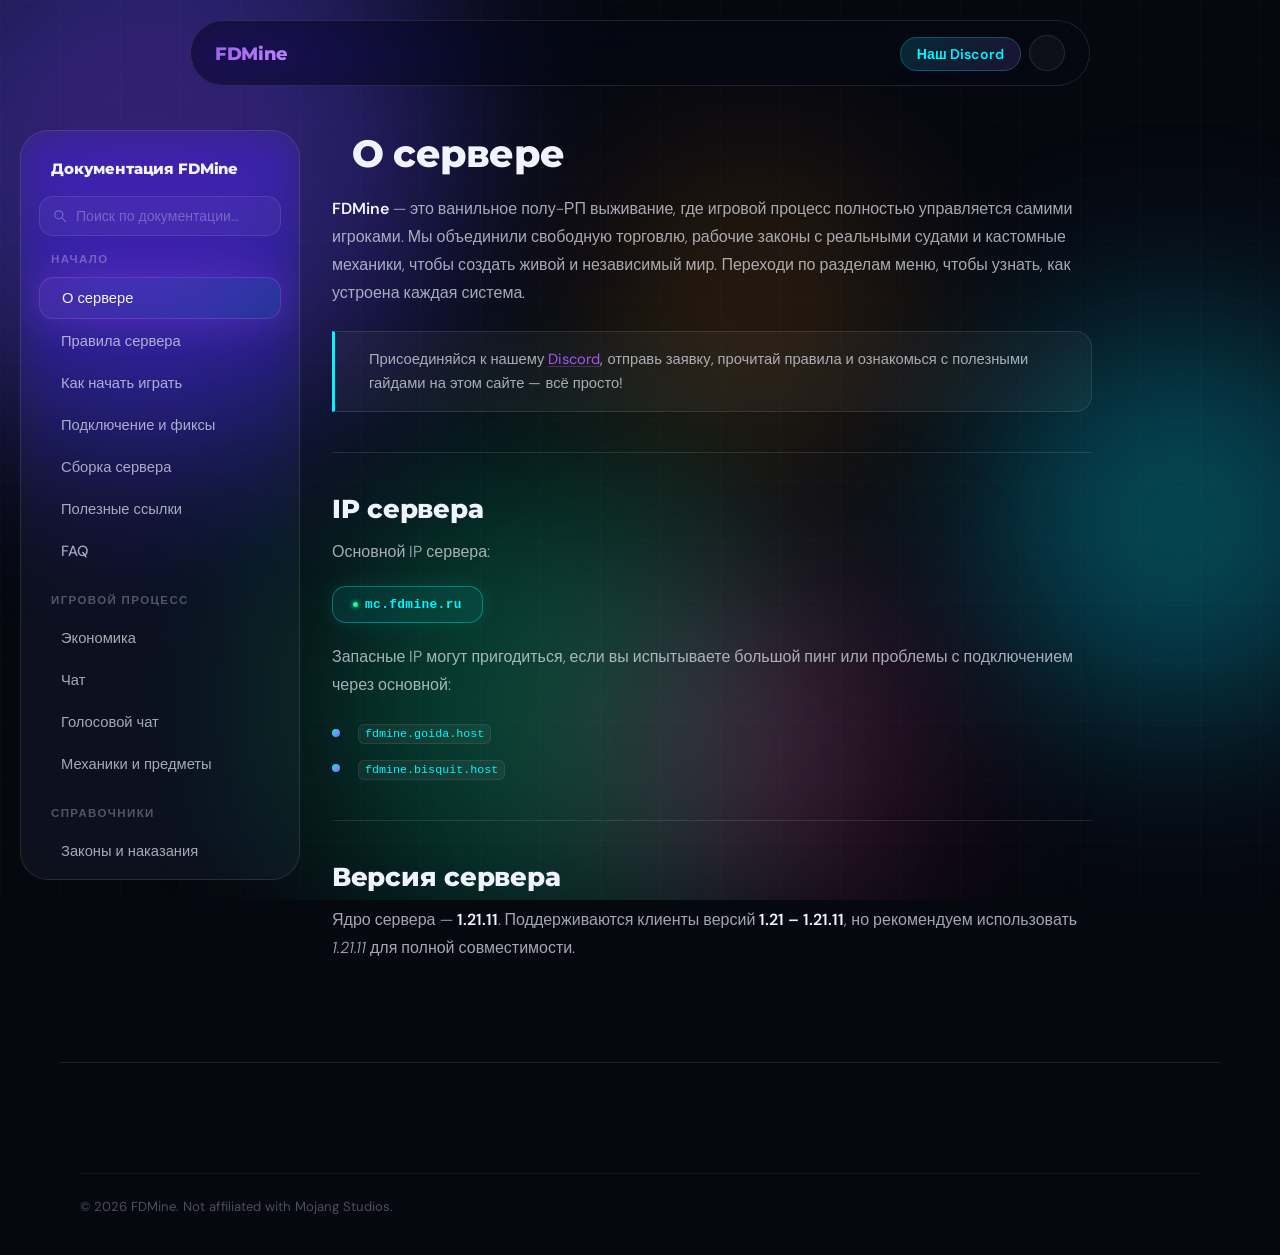
==== commit e397c352: "updated ips" ====
--- a/docs/index.html
+++ b/docs/index.html
@@ -181,8 +181,8 @@
       </p>
       <p class="doc-text">Запасные IP могут пригодиться, если вы испытываете большой пинг или проблемы с подключением через основной:</p>
       <ul class="doc-list">
-        <li><code>play.fdmine.ru</code></li>
-        <li><code>game.fdmine.ru</code></li>
+        <li><code>fdmine.goida.host</code></li>
+        <li><code>fdmine.bisquit.host</code></li>
       </ul>
 
       <hr class="doc-divider">
@@ -1160,17 +1160,17 @@
           <strong>Открой .bat-файл стратегии</strong> в любом текстовом редакторе — Блокнот, Notepad++ и т.д.
         </li>
         <li>
-          <strong>Найди строку</strong> начинающуюся с <code>--wf-tcp=</code> и добавь порт <code>10516</code> в конец списка:
+          <strong>Найди строку</strong> начинающуюся с <code>--wf-tcp=</code> и добавь порт <code>25760</code> в конец списка:
           <br><br>
           <em>Было:</em><br>
           <code>--wf-tcp=80,443,2053,2083,2087,2096,8443,</code><br><br>
           <em>Стало:</em><br>
-          <code>--wf-tcp=80,443,2053,2083,2087,2096,8443,<strong>10516,</strong></code>
+          <code>--wf-tcp=80,443,2053,2083,2087,2096,8443,<strong>25760,</strong></code>
         </li>
         <li>
           <strong>После этой строки добавь новую строку</strong> (перед следующим <code>--filter-tcp</code> или в конце блока):
           <div style="margin-top: 10px; background: rgba(152,99,231,0.08); border: 1px solid rgba(152,99,231,0.25); border-radius: 10px; padding: 14px 16px; font-family: monospace; font-size: 13px; line-height: 1.7; word-break: break-all;">
-            --filter-tcp=10516 --ipset-exclude="%LISTS%ipset-exclude.txt" --dpi-desync-any-protocol=1 --dpi-desync-cutoff=n5 --dpi-desync=multisplit --dpi-desync-split-seqovl=582 --dpi-desync-split-pos=1 --dpi-desync-split-seqovl-pattern="%BIN%tls_clienthello_4pda_to.bin" --new ^
+            --filter-tcp=25760 --ipset-exclude="%LISTS%ipset-exclude.txt" --dpi-desync-any-protocol=1 --dpi-desync-cutoff=n5 --dpi-desync=multisplit --dpi-desync-split-seqovl=582 --dpi-desync-split-pos=1 --dpi-desync-split-seqovl-pattern="%BIN%tls_clienthello_4pda_to.bin" --new ^
           </div>
         </li>
         <li>
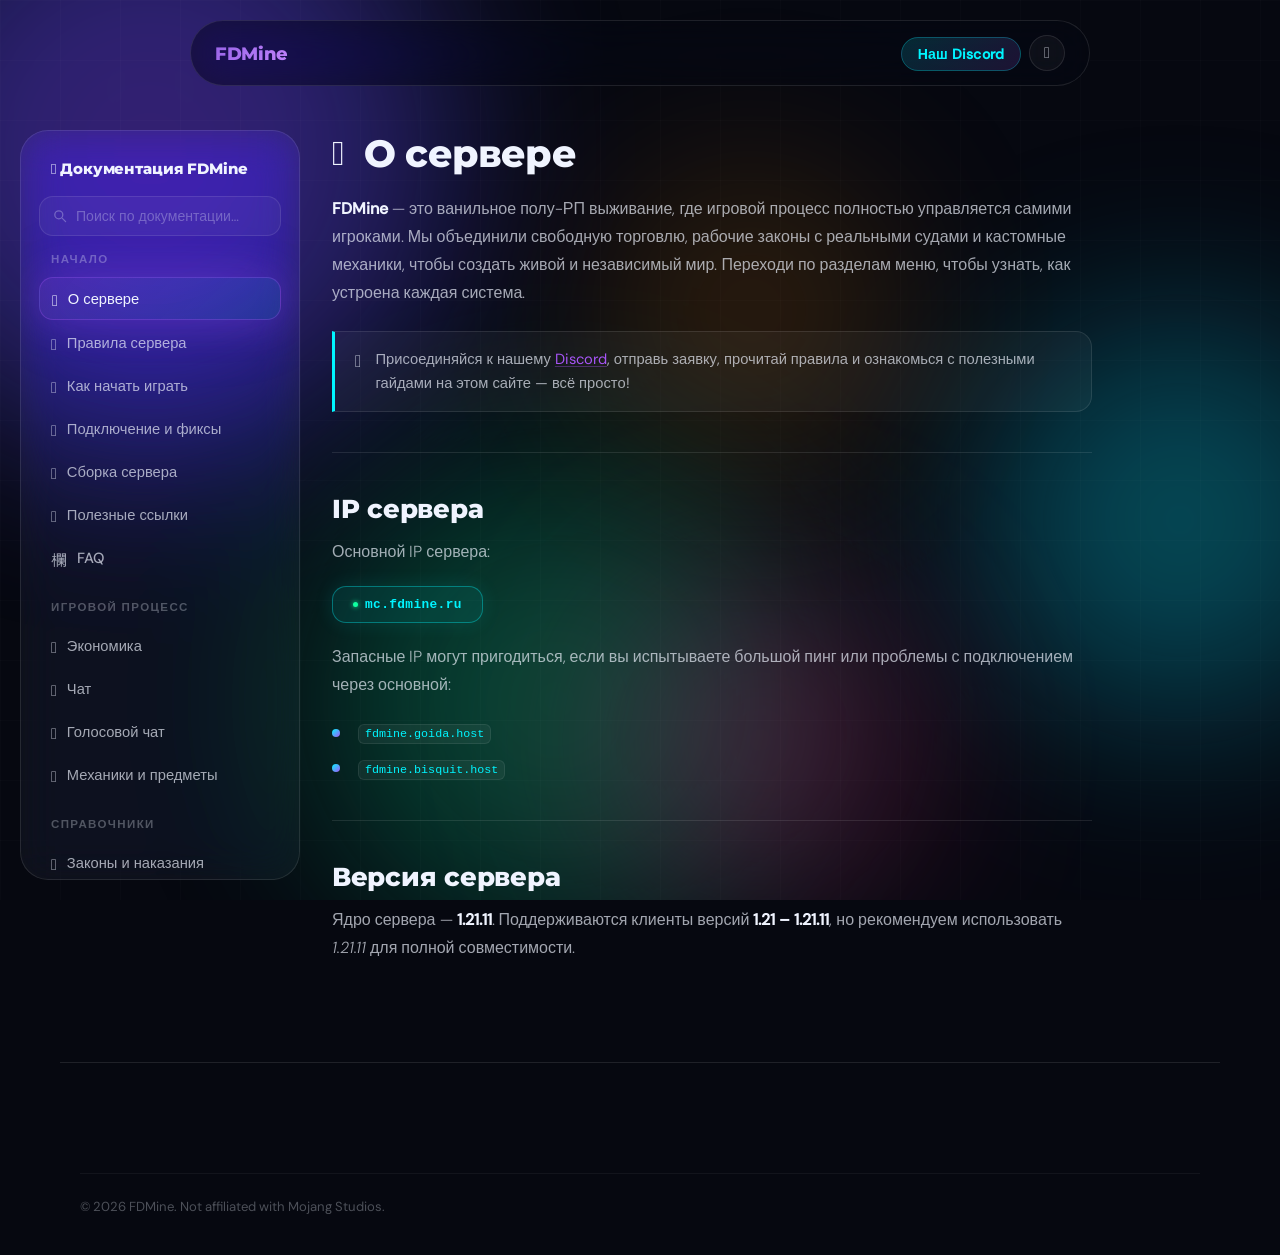
==== commit f6ae08c4: "Added new rule, new blocks and optimize" ====
--- a/docs/index.html
+++ b/docs/index.html
@@ -1,7 +1,7 @@
 <!DOCTYPE html>
 <html lang="ru" data-theme="dark">
 <head>
-<script src="../theme-toggle.js"></script>
+<script src="../theme-toggle.js" defer></script>
 <meta charset="UTF-8">
 <meta name="viewport" content="width=device-width, initial-scale=1.0">
 <title>Документация — FDMine | Minecraft сервер Vanilla + RP</title>
@@ -23,11 +23,9 @@
 <meta name="twitter:title" content="Документация — FDMine">
 <meta name="twitter:description" content="Полная документация сервера FDMine: механики, экономика, роли, команды и многое другое.">
 <link rel="icon" type="image/png" href="../favicon.png">
-<link rel="preconnect" href="https://fonts.googleapis.com">
-<link href="https://fonts.googleapis.com/css2?family=Montserrat:wght@400;600;700;800&family=DM+Sans:ital,opsz,wght@0,9..40,300;0,9..40,400;0,9..40,500;1,9..40,300&display=swap&font-display=swap" rel="stylesheet">
 <link rel="stylesheet" href="../style.css">
 <link rel="stylesheet" href="docs.css">
-<link rel="stylesheet" href="https://cdn.jsdelivr.net/npm/@tabler/icons-webfont@latest/tabler-icons.min.css">
+<link rel="stylesheet" href="../vendor/tabler-icons/tabler-icons.min.css">
 <style>
   .doc-nav-icon i { font-size: 1rem; line-height: 1; vertical-align: -2px; }
   .doc-note-icon i { font-size: 1.1rem; line-height: 1; }
@@ -423,6 +421,7 @@
         </div>
         <div class="rule-forbidden-list">
           <div class="rule-forbidden-item"><i class="ti ti-mood-angry"></i><span>Угрозы, оскорбления, клевета в адрес игроков, Администрации и их близких</span></div>
+          <div class="rule-forbidden-item"><i class="ti ti-heart-off"></i><span>Оскорбительные и деструктивные высказывания в адрес сервера</span></div>
           <div class="rule-forbidden-item"><i class="ti ti-heart-off"></i><span>Разжигание ненависти по признакам пола, расы, национальности, языка, религии или сексуальной ориентации</span></div>
         </div>
         <div class="rule-verdict">
@@ -985,7 +984,7 @@
 
       <h1 class="doc-title"><i class="ti ti-tool"></i> Механики и предметы</h1>
       <p class="doc-text">
-        Кастомные крафты, особые механики и персональные настройки — всё уникальное в одном месте.
+        Кастомные крафты, особые механики, торговля с жителями и персональные настройки — всё уникальное в одном месте.
       </p>
 
       <!-- ── БЛОК: КРАФТЫ ── -->
@@ -1007,6 +1006,44 @@
           <img src="https://aszane.github.io/fdmine-assets/img/ender.png" alt="Крафт ока эндера" style="max-width: 80%; border-radius: 10px; display: block; margin-top: 10px;">
         </div>
 
+      </div>
+
+      <hr class="doc-divider">
+
+      <!-- ── БЛОК: ТОРГОВЛЯ С ЖИТЕЛЯМИ ── -->
+      <div class="doc-h2"><i class="ti ti-friends"></i> Торговля с жителями</div>
+      <p class="doc-text">
+        Ванильные трейды с жителями на сервере немного пересмотрены — это сделано, чтобы самые сильные зачарования и снаряжение оставались ценностью, а не разменной монетой у первого встречного жителя.
+      </p>
+
+      <div class="doc-subtitle"><i class="ti ti-books"></i> Библиотекарь</div>
+      <p class="doc-text">
+        Выторговать книгу с зачарованием выше <strong>II уровня</strong> больше не получится — это касается любых зачарований, у которых в ваниле максимум выше первого уровня. Например, «Остроту» библиотекарь предложит максимум <strong>Остротой II</strong>, а не III или выше.
+      </p>
+      <div class="doc-note">
+        <span class="doc-note-icon"><i class="ti ti-sparkles"></i></span>
+        <div>На <strong>максимальном (мастер) уровне</strong> у библиотекаря гарантированно появляется книга <strong>«Починка»</strong>. Стоит она недёшево — <strong>20 глубинносланцевой изумрудной руды</strong> — зато шанса на неё ждать не нужно.</div>
+      </div>
+
+      <div class="doc-subtitle"><i class="ti ti-sword"></i> Оружейник</div>
+      <p class="doc-text">
+        Алмазное снаряжение больше нельзя купить просто за изумрудную руду — оружейник дополнительно попросит доплатить <strong>алмазами</strong>. Простой обмен работает только для снаряжения из более дешёвых материалов.
+      </p>
+      <div class="doc-note">
+        <span class="doc-note-icon"><i class="ti ti-diamond"></i></span>
+        <div>Держи под рукой не только валюту, но и запас алмазов — без них сделка за алмазное снаряжение просто не состоится.</div>
+      </div>
+
+      <hr class="doc-divider">
+
+      <!-- ── БЛОК: ГОЛОВЫ ИГРОКОВ ── -->
+      <div class="doc-h2"><i class="ti ti-mood-smile"></i> Головы игроков</div>
+      <p class="doc-text">
+        При гибели игрока с небольшим шансом выпадает его голова — приятный трофей для коллекции, украшения дома или просто на память. Это чисто косметическая механика для атмосферы, а не приглашение поохотиться на других.
+      </p>
+      <div class="doc-note">
+        <span class="doc-note-icon"><i class="ti ti-heart"></i></span>
+        <div>Специально фармить головы, убивая игроков без причины, не нужно — это по-прежнему нарушение правил RP. Если голова выпала — это приятный бонус, а не повод для охоты.</div>
       </div>
 
       <hr class="doc-divider">
--- a/style.css
+++ b/style.css
@@ -1,3 +1,223 @@
+/* === Montserrat (self-hosted, replaces fonts.googleapis.com) === */
+
+@font-face {
+  font-family: 'Montserrat';
+  font-style: normal;
+  font-display: swap;
+  font-weight: 400;
+  src: url('fonts/montserrat-cyrillic-ext-400-normal.woff2') format('woff2');
+  unicode-range: U+0460-052F,U+1C80-1C8A,U+20B4,U+2DE0-2DFF,U+A640-A69F,U+FE2E-FE2F;
+}
+
+@font-face {
+  font-family: 'Montserrat';
+  font-style: normal;
+  font-display: swap;
+  font-weight: 400;
+  src: url('fonts/montserrat-cyrillic-400-normal.woff2') format('woff2');
+  unicode-range: U+0301,U+0400-045F,U+0490-0491,U+04B0-04B1,U+2116;
+}
+
+@font-face {
+  font-family: 'Montserrat';
+  font-style: normal;
+  font-display: swap;
+  font-weight: 400;
+  src: url('fonts/montserrat-latin-ext-400-normal.woff2') format('woff2');
+  unicode-range: U+0100-02BA,U+02BD-02C5,U+02C7-02CC,U+02CE-02D7,U+02DD-02FF,U+0304,U+0308,U+0329,U+1D00-1DBF,U+1E00-1E9F,U+1EF2-1EFF,U+2020,U+20A0-20AB,U+20AD-20C0,U+2113,U+2C60-2C7F,U+A720-A7FF;
+}
+
+@font-face {
+  font-family: 'Montserrat';
+  font-style: normal;
+  font-display: swap;
+  font-weight: 400;
+  src: url('fonts/montserrat-latin-400-normal.woff2') format('woff2');
+  unicode-range: U+0000-00FF,U+0131,U+0152-0153,U+02BB-02BC,U+02C6,U+02DA,U+02DC,U+0304,U+0308,U+0329,U+2000-206F,U+20AC,U+2122,U+2191,U+2193,U+2212,U+2215,U+FEFF,U+FFFD;
+}
+
+@font-face {
+  font-family: 'Montserrat';
+  font-style: normal;
+  font-display: swap;
+  font-weight: 600;
+  src: url('fonts/montserrat-cyrillic-ext-600-normal.woff2') format('woff2');
+  unicode-range: U+0460-052F,U+1C80-1C8A,U+20B4,U+2DE0-2DFF,U+A640-A69F,U+FE2E-FE2F;
+}
+
+@font-face {
+  font-family: 'Montserrat';
+  font-style: normal;
+  font-display: swap;
+  font-weight: 600;
+  src: url('fonts/montserrat-cyrillic-600-normal.woff2') format('woff2');
+  unicode-range: U+0301,U+0400-045F,U+0490-0491,U+04B0-04B1,U+2116;
+}
+
+@font-face {
+  font-family: 'Montserrat';
+  font-style: normal;
+  font-display: swap;
+  font-weight: 600;
+  src: url('fonts/montserrat-latin-ext-600-normal.woff2') format('woff2');
+  unicode-range: U+0100-02BA,U+02BD-02C5,U+02C7-02CC,U+02CE-02D7,U+02DD-02FF,U+0304,U+0308,U+0329,U+1D00-1DBF,U+1E00-1E9F,U+1EF2-1EFF,U+2020,U+20A0-20AB,U+20AD-20C0,U+2113,U+2C60-2C7F,U+A720-A7FF;
+}
+
+@font-face {
+  font-family: 'Montserrat';
+  font-style: normal;
+  font-display: swap;
+  font-weight: 600;
+  src: url('fonts/montserrat-latin-600-normal.woff2') format('woff2');
+  unicode-range: U+0000-00FF,U+0131,U+0152-0153,U+02BB-02BC,U+02C6,U+02DA,U+02DC,U+0304,U+0308,U+0329,U+2000-206F,U+20AC,U+2122,U+2191,U+2193,U+2212,U+2215,U+FEFF,U+FFFD;
+}
+
+@font-face {
+  font-family: 'Montserrat';
+  font-style: normal;
+  font-display: swap;
+  font-weight: 700;
+  src: url('fonts/montserrat-cyrillic-ext-700-normal.woff2') format('woff2');
+  unicode-range: U+0460-052F,U+1C80-1C8A,U+20B4,U+2DE0-2DFF,U+A640-A69F,U+FE2E-FE2F;
+}
+
+@font-face {
+  font-family: 'Montserrat';
+  font-style: normal;
+  font-display: swap;
+  font-weight: 700;
+  src: url('fonts/montserrat-cyrillic-700-normal.woff2') format('woff2');
+  unicode-range: U+0301,U+0400-045F,U+0490-0491,U+04B0-04B1,U+2116;
+}
+
+@font-face {
+  font-family: 'Montserrat';
+  font-style: normal;
+  font-display: swap;
+  font-weight: 700;
+  src: url('fonts/montserrat-latin-ext-700-normal.woff2') format('woff2');
+  unicode-range: U+0100-02BA,U+02BD-02C5,U+02C7-02CC,U+02CE-02D7,U+02DD-02FF,U+0304,U+0308,U+0329,U+1D00-1DBF,U+1E00-1E9F,U+1EF2-1EFF,U+2020,U+20A0-20AB,U+20AD-20C0,U+2113,U+2C60-2C7F,U+A720-A7FF;
+}
+
+@font-face {
+  font-family: 'Montserrat';
+  font-style: normal;
+  font-display: swap;
+  font-weight: 700;
+  src: url('fonts/montserrat-latin-700-normal.woff2') format('woff2');
+  unicode-range: U+0000-00FF,U+0131,U+0152-0153,U+02BB-02BC,U+02C6,U+02DA,U+02DC,U+0304,U+0308,U+0329,U+2000-206F,U+20AC,U+2122,U+2191,U+2193,U+2212,U+2215,U+FEFF,U+FFFD;
+}
+
+@font-face {
+  font-family: 'Montserrat';
+  font-style: normal;
+  font-display: swap;
+  font-weight: 800;
+  src: url('fonts/montserrat-cyrillic-ext-800-normal.woff2') format('woff2');
+  unicode-range: U+0460-052F,U+1C80-1C8A,U+20B4,U+2DE0-2DFF,U+A640-A69F,U+FE2E-FE2F;
+}
+
+@font-face {
+  font-family: 'Montserrat';
+  font-style: normal;
+  font-display: swap;
+  font-weight: 800;
+  src: url('fonts/montserrat-cyrillic-800-normal.woff2') format('woff2');
+  unicode-range: U+0301,U+0400-045F,U+0490-0491,U+04B0-04B1,U+2116;
+}
+
+@font-face {
+  font-family: 'Montserrat';
+  font-style: normal;
+  font-display: swap;
+  font-weight: 800;
+  src: url('fonts/montserrat-latin-ext-800-normal.woff2') format('woff2');
+  unicode-range: U+0100-02BA,U+02BD-02C5,U+02C7-02CC,U+02CE-02D7,U+02DD-02FF,U+0304,U+0308,U+0329,U+1D00-1DBF,U+1E00-1E9F,U+1EF2-1EFF,U+2020,U+20A0-20AB,U+20AD-20C0,U+2113,U+2C60-2C7F,U+A720-A7FF;
+}
+
+@font-face {
+  font-family: 'Montserrat';
+  font-style: normal;
+  font-display: swap;
+  font-weight: 800;
+  src: url('fonts/montserrat-latin-800-normal.woff2') format('woff2');
+  unicode-range: U+0000-00FF,U+0131,U+0152-0153,U+02BB-02BC,U+02C6,U+02DA,U+02DC,U+0304,U+0308,U+0329,U+2000-206F,U+20AC,U+2122,U+2191,U+2193,U+2212,U+2215,U+FEFF,U+FFFD;
+}
+
+/* === DM Sans (self-hosted) === */
+
+@font-face {
+  font-family: 'DM Sans';
+  font-style: normal;
+  font-display: swap;
+  font-weight: 300;
+  src: url('fonts/dm-sans-latin-ext-300-normal.woff2') format('woff2');
+  unicode-range: U+0100-02BA,U+02BD-02C5,U+02C7-02CC,U+02CE-02D7,U+02DD-02FF,U+0304,U+0308,U+0329,U+1D00-1DBF,U+1E00-1E9F,U+1EF2-1EFF,U+2020,U+20A0-20AB,U+20AD-20C0,U+2113,U+2C60-2C7F,U+A720-A7FF;
+}
+
+@font-face {
+  font-family: 'DM Sans';
+  font-style: normal;
+  font-display: swap;
+  font-weight: 300;
+  src: url('fonts/dm-sans-latin-300-normal.woff2') format('woff2');
+  unicode-range: U+0000-00FF,U+0131,U+0152-0153,U+02BB-02BC,U+02C6,U+02DA,U+02DC,U+0304,U+0308,U+0329,U+2000-206F,U+20AC,U+2122,U+2191,U+2193,U+2212,U+2215,U+FEFF,U+FFFD;
+}
+
+@font-face {
+  font-family: 'DM Sans';
+  font-style: normal;
+  font-display: swap;
+  font-weight: 400;
+  src: url('fonts/dm-sans-latin-ext-400-normal.woff2') format('woff2');
+  unicode-range: U+0100-02BA,U+02BD-02C5,U+02C7-02CC,U+02CE-02D7,U+02DD-02FF,U+0304,U+0308,U+0329,U+1D00-1DBF,U+1E00-1E9F,U+1EF2-1EFF,U+2020,U+20A0-20AB,U+20AD-20C0,U+2113,U+2C60-2C7F,U+A720-A7FF;
+}
+
+@font-face {
+  font-family: 'DM Sans';
+  font-style: normal;
+  font-display: swap;
+  font-weight: 400;
+  src: url('fonts/dm-sans-latin-400-normal.woff2') format('woff2');
+  unicode-range: U+0000-00FF,U+0131,U+0152-0153,U+02BB-02BC,U+02C6,U+02DA,U+02DC,U+0304,U+0308,U+0329,U+2000-206F,U+20AC,U+2122,U+2191,U+2193,U+2212,U+2215,U+FEFF,U+FFFD;
+}
+
+@font-face {
+  font-family: 'DM Sans';
+  font-style: normal;
+  font-display: swap;
+  font-weight: 500;
+  src: url('fonts/dm-sans-latin-ext-500-normal.woff2') format('woff2');
+  unicode-range: U+0100-02BA,U+02BD-02C5,U+02C7-02CC,U+02CE-02D7,U+02DD-02FF,U+0304,U+0308,U+0329,U+1D00-1DBF,U+1E00-1E9F,U+1EF2-1EFF,U+2020,U+20A0-20AB,U+20AD-20C0,U+2113,U+2C60-2C7F,U+A720-A7FF;
+}
+
+@font-face {
+  font-family: 'DM Sans';
+  font-style: normal;
+  font-display: swap;
+  font-weight: 500;
+  src: url('fonts/dm-sans-latin-500-normal.woff2') format('woff2');
+  unicode-range: U+0000-00FF,U+0131,U+0152-0153,U+02BB-02BC,U+02C6,U+02DA,U+02DC,U+0304,U+0308,U+0329,U+2000-206F,U+20AC,U+2122,U+2191,U+2193,U+2212,U+2215,U+FEFF,U+FFFD;
+}
+
+@font-face {
+  font-family: 'DM Sans';
+  font-style: italic;
+  font-display: swap;
+  font-weight: 300;
+  src: url('fonts/dm-sans-latin-ext-300-italic.woff2') format('woff2');
+  unicode-range: U+0100-02BA,U+02BD-02C5,U+02C7-02CC,U+02CE-02D7,U+02DD-02FF,U+0304,U+0308,U+0329,U+1D00-1DBF,U+1E00-1E9F,U+1EF2-1EFF,U+2020,U+20A0-20AB,U+20AD-20C0,U+2113,U+2C60-2C7F,U+A720-A7FF;
+}
+
+@font-face {
+  font-family: 'DM Sans';
+  font-style: italic;
+  font-display: swap;
+  font-weight: 300;
+  src: url('fonts/dm-sans-latin-300-italic.woff2') format('woff2');
+  unicode-range: U+0000-00FF,U+0131,U+0152-0153,U+02BB-02BC,U+02C6,U+02DA,U+02DC,U+0304,U+0308,U+0329,U+2000-206F,U+20AC,U+2122,U+2191,U+2193,U+2212,U+2215,U+FEFF,U+FFFD;
+}
+
 :root {
   --bg: #060810;
   --glass: rgba(255,255,255,0.04);
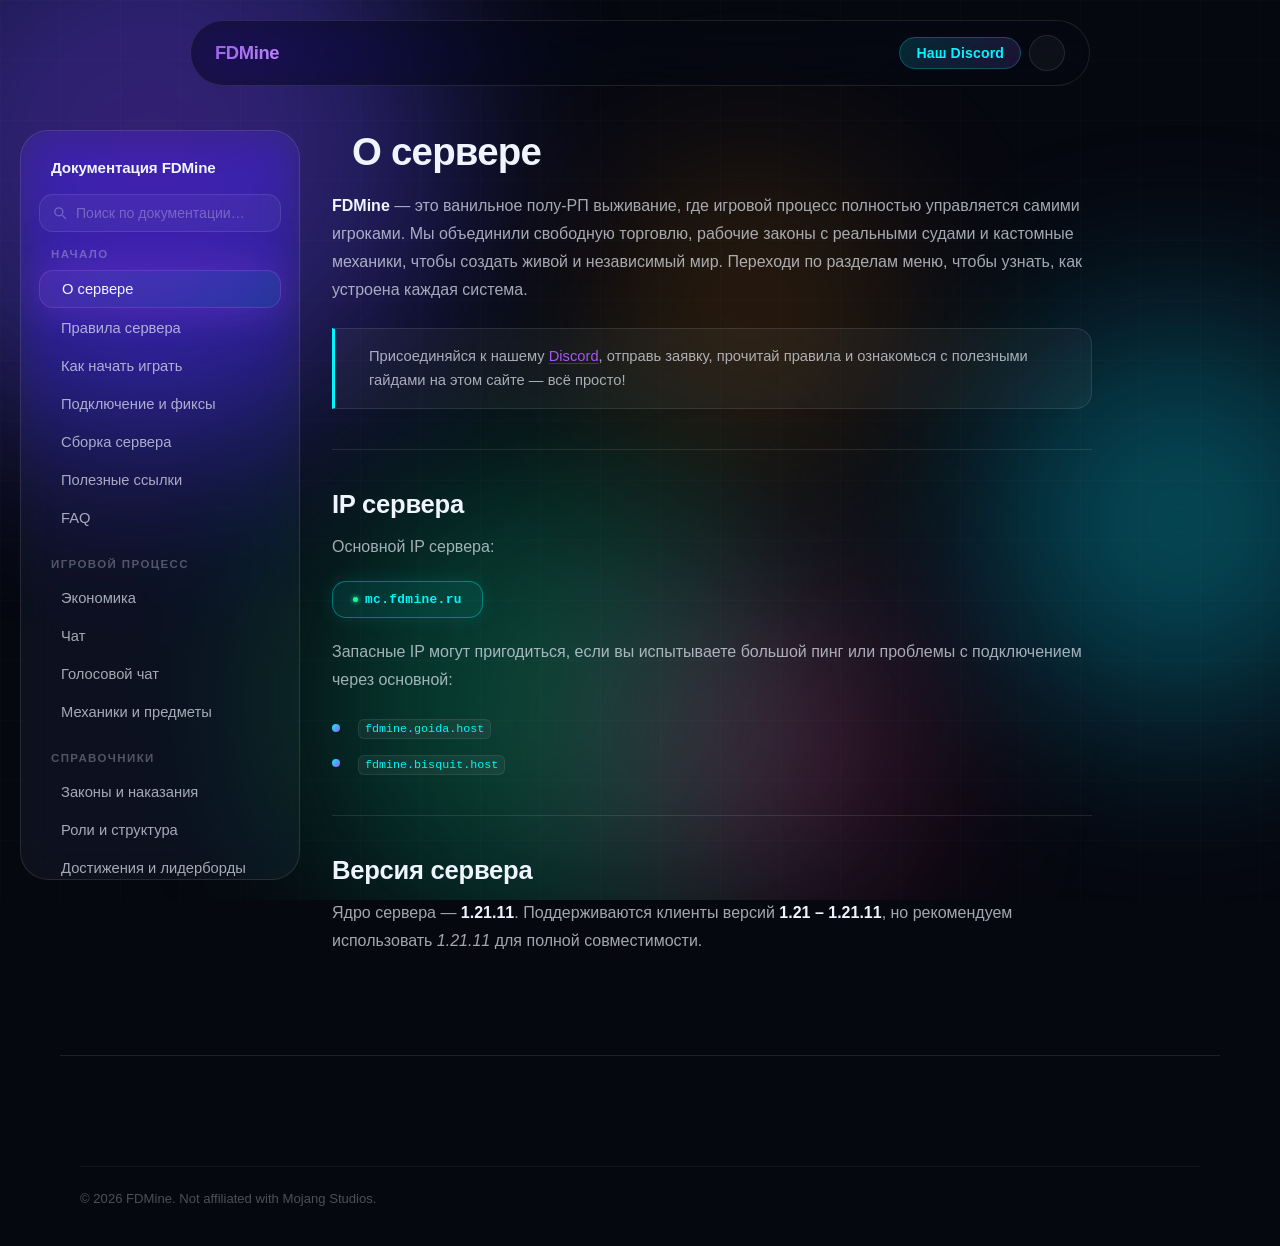
==== commit 6eb3ae79: "added new files #5" ====
--- a/docs/index.html
+++ b/docs/index.html
@@ -25,7 +25,6 @@
 <link rel="icon" type="image/png" href="../favicon.png">
 <link rel="stylesheet" href="../style.css">
 <link rel="stylesheet" href="docs.css">
-<link rel="stylesheet" href="../vendor/tabler-icons/tabler-icons.min.css">
 <style>
   .doc-nav-icon i { font-size: 1rem; line-height: 1; vertical-align: -2px; }
   .doc-note-icon i { font-size: 1.1rem; line-height: 1; }
--- a/style.css
+++ b/style.css
@@ -1,223 +1,3 @@
-/* === Montserrat (self-hosted, replaces fonts.googleapis.com) === */
-
-@font-face {
-  font-family: 'Montserrat';
-  font-style: normal;
-  font-display: swap;
-  font-weight: 400;
-  src: url('fonts/montserrat-cyrillic-ext-400-normal.woff2') format('woff2');
-  unicode-range: U+0460-052F,U+1C80-1C8A,U+20B4,U+2DE0-2DFF,U+A640-A69F,U+FE2E-FE2F;
-}
-
-@font-face {
-  font-family: 'Montserrat';
-  font-style: normal;
-  font-display: swap;
-  font-weight: 400;
-  src: url('fonts/montserrat-cyrillic-400-normal.woff2') format('woff2');
-  unicode-range: U+0301,U+0400-045F,U+0490-0491,U+04B0-04B1,U+2116;
-}
-
-@font-face {
-  font-family: 'Montserrat';
-  font-style: normal;
-  font-display: swap;
-  font-weight: 400;
-  src: url('fonts/montserrat-latin-ext-400-normal.woff2') format('woff2');
-  unicode-range: U+0100-02BA,U+02BD-02C5,U+02C7-02CC,U+02CE-02D7,U+02DD-02FF,U+0304,U+0308,U+0329,U+1D00-1DBF,U+1E00-1E9F,U+1EF2-1EFF,U+2020,U+20A0-20AB,U+20AD-20C0,U+2113,U+2C60-2C7F,U+A720-A7FF;
-}
-
-@font-face {
-  font-family: 'Montserrat';
-  font-style: normal;
-  font-display: swap;
-  font-weight: 400;
-  src: url('fonts/montserrat-latin-400-normal.woff2') format('woff2');
-  unicode-range: U+0000-00FF,U+0131,U+0152-0153,U+02BB-02BC,U+02C6,U+02DA,U+02DC,U+0304,U+0308,U+0329,U+2000-206F,U+20AC,U+2122,U+2191,U+2193,U+2212,U+2215,U+FEFF,U+FFFD;
-}
-
-@font-face {
-  font-family: 'Montserrat';
-  font-style: normal;
-  font-display: swap;
-  font-weight: 600;
-  src: url('fonts/montserrat-cyrillic-ext-600-normal.woff2') format('woff2');
-  unicode-range: U+0460-052F,U+1C80-1C8A,U+20B4,U+2DE0-2DFF,U+A640-A69F,U+FE2E-FE2F;
-}
-
-@font-face {
-  font-family: 'Montserrat';
-  font-style: normal;
-  font-display: swap;
-  font-weight: 600;
-  src: url('fonts/montserrat-cyrillic-600-normal.woff2') format('woff2');
-  unicode-range: U+0301,U+0400-045F,U+0490-0491,U+04B0-04B1,U+2116;
-}
-
-@font-face {
-  font-family: 'Montserrat';
-  font-style: normal;
-  font-display: swap;
-  font-weight: 600;
-  src: url('fonts/montserrat-latin-ext-600-normal.woff2') format('woff2');
-  unicode-range: U+0100-02BA,U+02BD-02C5,U+02C7-02CC,U+02CE-02D7,U+02DD-02FF,U+0304,U+0308,U+0329,U+1D00-1DBF,U+1E00-1E9F,U+1EF2-1EFF,U+2020,U+20A0-20AB,U+20AD-20C0,U+2113,U+2C60-2C7F,U+A720-A7FF;
-}
-
-@font-face {
-  font-family: 'Montserrat';
-  font-style: normal;
-  font-display: swap;
-  font-weight: 600;
-  src: url('fonts/montserrat-latin-600-normal.woff2') format('woff2');
-  unicode-range: U+0000-00FF,U+0131,U+0152-0153,U+02BB-02BC,U+02C6,U+02DA,U+02DC,U+0304,U+0308,U+0329,U+2000-206F,U+20AC,U+2122,U+2191,U+2193,U+2212,U+2215,U+FEFF,U+FFFD;
-}
-
-@font-face {
-  font-family: 'Montserrat';
-  font-style: normal;
-  font-display: swap;
-  font-weight: 700;
-  src: url('fonts/montserrat-cyrillic-ext-700-normal.woff2') format('woff2');
-  unicode-range: U+0460-052F,U+1C80-1C8A,U+20B4,U+2DE0-2DFF,U+A640-A69F,U+FE2E-FE2F;
-}
-
-@font-face {
-  font-family: 'Montserrat';
-  font-style: normal;
-  font-display: swap;
-  font-weight: 700;
-  src: url('fonts/montserrat-cyrillic-700-normal.woff2') format('woff2');
-  unicode-range: U+0301,U+0400-045F,U+0490-0491,U+04B0-04B1,U+2116;
-}
-
-@font-face {
-  font-family: 'Montserrat';
-  font-style: normal;
-  font-display: swap;
-  font-weight: 700;
-  src: url('fonts/montserrat-latin-ext-700-normal.woff2') format('woff2');
-  unicode-range: U+0100-02BA,U+02BD-02C5,U+02C7-02CC,U+02CE-02D7,U+02DD-02FF,U+0304,U+0308,U+0329,U+1D00-1DBF,U+1E00-1E9F,U+1EF2-1EFF,U+2020,U+20A0-20AB,U+20AD-20C0,U+2113,U+2C60-2C7F,U+A720-A7FF;
-}
-
-@font-face {
-  font-family: 'Montserrat';
-  font-style: normal;
-  font-display: swap;
-  font-weight: 700;
-  src: url('fonts/montserrat-latin-700-normal.woff2') format('woff2');
-  unicode-range: U+0000-00FF,U+0131,U+0152-0153,U+02BB-02BC,U+02C6,U+02DA,U+02DC,U+0304,U+0308,U+0329,U+2000-206F,U+20AC,U+2122,U+2191,U+2193,U+2212,U+2215,U+FEFF,U+FFFD;
-}
-
-@font-face {
-  font-family: 'Montserrat';
-  font-style: normal;
-  font-display: swap;
-  font-weight: 800;
-  src: url('fonts/montserrat-cyrillic-ext-800-normal.woff2') format('woff2');
-  unicode-range: U+0460-052F,U+1C80-1C8A,U+20B4,U+2DE0-2DFF,U+A640-A69F,U+FE2E-FE2F;
-}
-
-@font-face {
-  font-family: 'Montserrat';
-  font-style: normal;
-  font-display: swap;
-  font-weight: 800;
-  src: url('fonts/montserrat-cyrillic-800-normal.woff2') format('woff2');
-  unicode-range: U+0301,U+0400-045F,U+0490-0491,U+04B0-04B1,U+2116;
-}
-
-@font-face {
-  font-family: 'Montserrat';
-  font-style: normal;
-  font-display: swap;
-  font-weight: 800;
-  src: url('fonts/montserrat-latin-ext-800-normal.woff2') format('woff2');
-  unicode-range: U+0100-02BA,U+02BD-02C5,U+02C7-02CC,U+02CE-02D7,U+02DD-02FF,U+0304,U+0308,U+0329,U+1D00-1DBF,U+1E00-1E9F,U+1EF2-1EFF,U+2020,U+20A0-20AB,U+20AD-20C0,U+2113,U+2C60-2C7F,U+A720-A7FF;
-}
-
-@font-face {
-  font-family: 'Montserrat';
-  font-style: normal;
-  font-display: swap;
-  font-weight: 800;
-  src: url('fonts/montserrat-latin-800-normal.woff2') format('woff2');
-  unicode-range: U+0000-00FF,U+0131,U+0152-0153,U+02BB-02BC,U+02C6,U+02DA,U+02DC,U+0304,U+0308,U+0329,U+2000-206F,U+20AC,U+2122,U+2191,U+2193,U+2212,U+2215,U+FEFF,U+FFFD;
-}
-
-/* === DM Sans (self-hosted) === */
-
-@font-face {
-  font-family: 'DM Sans';
-  font-style: normal;
-  font-display: swap;
-  font-weight: 300;
-  src: url('fonts/dm-sans-latin-ext-300-normal.woff2') format('woff2');
-  unicode-range: U+0100-02BA,U+02BD-02C5,U+02C7-02CC,U+02CE-02D7,U+02DD-02FF,U+0304,U+0308,U+0329,U+1D00-1DBF,U+1E00-1E9F,U+1EF2-1EFF,U+2020,U+20A0-20AB,U+20AD-20C0,U+2113,U+2C60-2C7F,U+A720-A7FF;
-}
-
-@font-face {
-  font-family: 'DM Sans';
-  font-style: normal;
-  font-display: swap;
-  font-weight: 300;
-  src: url('fonts/dm-sans-latin-300-normal.woff2') format('woff2');
-  unicode-range: U+0000-00FF,U+0131,U+0152-0153,U+02BB-02BC,U+02C6,U+02DA,U+02DC,U+0304,U+0308,U+0329,U+2000-206F,U+20AC,U+2122,U+2191,U+2193,U+2212,U+2215,U+FEFF,U+FFFD;
-}
-
-@font-face {
-  font-family: 'DM Sans';
-  font-style: normal;
-  font-display: swap;
-  font-weight: 400;
-  src: url('fonts/dm-sans-latin-ext-400-normal.woff2') format('woff2');
-  unicode-range: U+0100-02BA,U+02BD-02C5,U+02C7-02CC,U+02CE-02D7,U+02DD-02FF,U+0304,U+0308,U+0329,U+1D00-1DBF,U+1E00-1E9F,U+1EF2-1EFF,U+2020,U+20A0-20AB,U+20AD-20C0,U+2113,U+2C60-2C7F,U+A720-A7FF;
-}
-
-@font-face {
-  font-family: 'DM Sans';
-  font-style: normal;
-  font-display: swap;
-  font-weight: 400;
-  src: url('fonts/dm-sans-latin-400-normal.woff2') format('woff2');
-  unicode-range: U+0000-00FF,U+0131,U+0152-0153,U+02BB-02BC,U+02C6,U+02DA,U+02DC,U+0304,U+0308,U+0329,U+2000-206F,U+20AC,U+2122,U+2191,U+2193,U+2212,U+2215,U+FEFF,U+FFFD;
-}
-
-@font-face {
-  font-family: 'DM Sans';
-  font-style: normal;
-  font-display: swap;
-  font-weight: 500;
-  src: url('fonts/dm-sans-latin-ext-500-normal.woff2') format('woff2');
-  unicode-range: U+0100-02BA,U+02BD-02C5,U+02C7-02CC,U+02CE-02D7,U+02DD-02FF,U+0304,U+0308,U+0329,U+1D00-1DBF,U+1E00-1E9F,U+1EF2-1EFF,U+2020,U+20A0-20AB,U+20AD-20C0,U+2113,U+2C60-2C7F,U+A720-A7FF;
-}
-
-@font-face {
-  font-family: 'DM Sans';
-  font-style: normal;
-  font-display: swap;
-  font-weight: 500;
-  src: url('fonts/dm-sans-latin-500-normal.woff2') format('woff2');
-  unicode-range: U+0000-00FF,U+0131,U+0152-0153,U+02BB-02BC,U+02C6,U+02DA,U+02DC,U+0304,U+0308,U+0329,U+2000-206F,U+20AC,U+2122,U+2191,U+2193,U+2212,U+2215,U+FEFF,U+FFFD;
-}
-
-@font-face {
-  font-family: 'DM Sans';
-  font-style: italic;
-  font-display: swap;
-  font-weight: 300;
-  src: url('fonts/dm-sans-latin-ext-300-italic.woff2') format('woff2');
-  unicode-range: U+0100-02BA,U+02BD-02C5,U+02C7-02CC,U+02CE-02D7,U+02DD-02FF,U+0304,U+0308,U+0329,U+1D00-1DBF,U+1E00-1E9F,U+1EF2-1EFF,U+2020,U+20A0-20AB,U+20AD-20C0,U+2113,U+2C60-2C7F,U+A720-A7FF;
-}
-
-@font-face {
-  font-family: 'DM Sans';
-  font-style: italic;
-  font-display: swap;
-  font-weight: 300;
-  src: url('fonts/dm-sans-latin-300-italic.woff2') format('woff2');
-  unicode-range: U+0000-00FF,U+0131,U+0152-0153,U+02BB-02BC,U+02C6,U+02DA,U+02DC,U+0304,U+0308,U+0329,U+2000-206F,U+20AC,U+2122,U+2191,U+2193,U+2212,U+2215,U+FEFF,U+FFFD;
-}
-
 :root {
   --bg: #060810;
   --glass: rgba(255,255,255,0.04);
@@ -235,8 +15,8 @@
   --radius-lg: 28px;
   --radius-xl: 40px;
   --blur: blur(20px) saturate(180%);
-  --font-display: 'Montserrat', sans-serif;
-  --font-body: 'DM Sans', sans-serif;
+  --font-display: -apple-system, BlinkMacSystemFont, 'Segoe UI', Roboto, 'Helvetica Neue', Arial, sans-serif;
+  --font-body: -apple-system, BlinkMacSystemFont, 'Segoe UI', Roboto, 'Helvetica Neue', Arial, sans-serif;
 }
 
 *, *::before, *::after { box-sizing: border-box; margin: 0; padding: 0; }
--- a/docs/docs.css
+++ b/docs/docs.css
@@ -564,7 +564,7 @@
   padding: 6px 16px !important;     
   border-radius: 100px;
   
-  font-family: 'Montserrat', sans-serif !important; 
+  font-family: -apple-system, BlinkMacSystemFont, 'Segoe UI', Roboto, 'Helvetica Neue', Arial, sans-serif !important; 
   font-size: 0.85rem !important;
   font-weight: 600 !important;      
   color: var(--text-primary) !important;
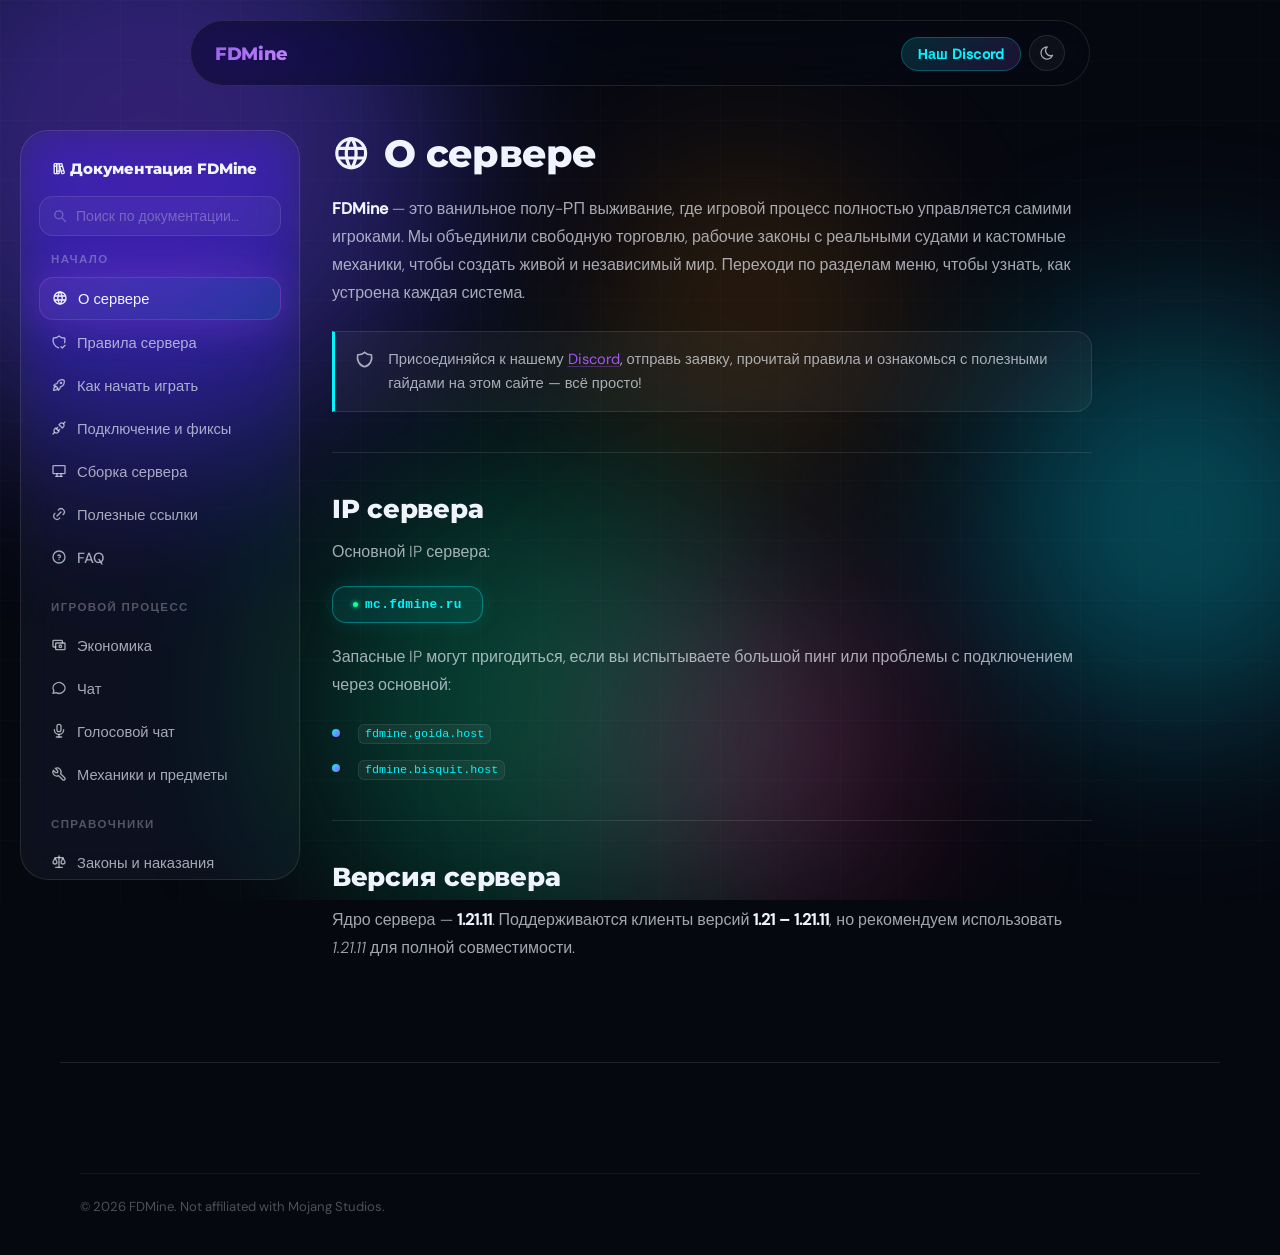
==== commit 943649e5: ":(" ====
--- a/docs/index.html
+++ b/docs/index.html
@@ -89,8 +89,8 @@
     <span></span><span></span><span></span>
   </div>
   <button class="theme-toggle" onclick="toggleTheme()" aria-label="Переключить тему">
-    <i class="ti ti-moon icon-dark" aria-hidden="true"></i>
-    <i class="ti ti-sun icon-light" aria-hidden="true"></i>
+    <svg class="icon icon-dark" width="1em" height="1em" aria-hidden="true"><use href="../icons.svg#ti-moon"></use></svg>
+    <svg class="icon icon-light" width="1em" height="1em" aria-hidden="true"><use href="../icons.svg#ti-sun"></use></svg>
   </button>
 </nav>
 
@@ -99,12 +99,12 @@
 
   <!-- ─── SIDEBAR ─── -->
   <button class="doc-sidebar-toggle" id="doc-sidebar-toggle" onclick="toggleDocSidebar()">
-    <span><i class="ti ti-books"></i> Разделы документации</span>
+    <span><svg class="icon" width="1em" height="1em"><use href="../icons.svg#ti-books"></use></svg> Разделы документации</span>
     <svg class="doc-toggle-arrow" viewBox="0 0 20 20" fill="none"><path d="M5 7.5L10 12.5L15 7.5" stroke="currentColor" stroke-width="1.8" stroke-linecap="round" stroke-linejoin="round"/></svg>
   </button>
 
   <aside class="doc-sidebar" id="doc-sidebar">
-    <div class="doc-sidebar-title"><i class="ti ti-books"></i> Документация FDMine</div>
+    <div class="doc-sidebar-title"><svg class="icon" width="1em" height="1em"><use href="../icons.svg#ti-books"></use></svg> Документация FDMine</div>
 
     <!-- ─── ПОИСК ─── -->
     <div class="doc-search-wrap">
@@ -116,35 +116,35 @@
 
     <div class="doc-nav-group">
       <div class="doc-nav-group-title">Начало</div>
-      <a href="#info" class="doc-nav-link" data-page="info"><span class="doc-nav-icon"><i class="ti ti-world"></i></span>О сервере</a>
-      <a href="#rules" class="doc-nav-link" data-page="rules"><span class="doc-nav-icon"><i class="ti ti-shield-check"></i></span>Правила сервера</a>
-      <a href="#start" class="doc-nav-link" data-page="start"><span class="doc-nav-icon"><i class="ti ti-rocket"></i></span>Как начать играть</a>
-      <a href="#connect" class="doc-nav-link" data-page="connect"><span class="doc-nav-icon"><i class="ti ti-plug-connected"></i></span>Подключение и фиксы</a>
-      <a href="#modpack" class="doc-nav-link" data-page="modpack"><span class="doc-nav-icon"><i class="ti ti-device-desktop"></i></span>Сборка сервера</a>
-      <a href="#links" class="doc-nav-link" data-page="links"><span class="doc-nav-icon"><i class="ti ti-link"></i></span>Полезные ссылки</a>
-      <a href="#faq" class="doc-nav-link" data-page="faq"><span class="doc-nav-icon"><i class="ti ti-help-circle"></i></span>FAQ</a>
+      <a href="#info" class="doc-nav-link" data-page="info"><span class="doc-nav-icon"><svg class="icon" width="1em" height="1em"><use href="../icons.svg#ti-world"></use></svg></span>О сервере</a>
+      <a href="#rules" class="doc-nav-link" data-page="rules"><span class="doc-nav-icon"><svg class="icon" width="1em" height="1em"><use href="../icons.svg#ti-shield-check"></use></svg></span>Правила сервера</a>
+      <a href="#start" class="doc-nav-link" data-page="start"><span class="doc-nav-icon"><svg class="icon" width="1em" height="1em"><use href="../icons.svg#ti-rocket"></use></svg></span>Как начать играть</a>
+      <a href="#connect" class="doc-nav-link" data-page="connect"><span class="doc-nav-icon"><svg class="icon" width="1em" height="1em"><use href="../icons.svg#ti-plug-connected"></use></svg></span>Подключение и фиксы</a>
+      <a href="#modpack" class="doc-nav-link" data-page="modpack"><span class="doc-nav-icon"><svg class="icon" width="1em" height="1em"><use href="../icons.svg#ti-device-desktop"></use></svg></span>Сборка сервера</a>
+      <a href="#links" class="doc-nav-link" data-page="links"><span class="doc-nav-icon"><svg class="icon" width="1em" height="1em"><use href="../icons.svg#ti-link"></use></svg></span>Полезные ссылки</a>
+      <a href="#faq" class="doc-nav-link" data-page="faq"><span class="doc-nav-icon"><svg class="icon" width="1em" height="1em"><use href="../icons.svg#ti-help-circle"></use></svg></span>FAQ</a>
     </div>
 
     <div class="doc-nav-group">
       <div class="doc-nav-group-title">Игровой процесс</div>
-      <a href="#economy" class="doc-nav-link" data-page="economy"><span class="doc-nav-icon"><i class="ti ti-cash"></i></span>Экономика</a>
-      <a href="#chat" class="doc-nav-link" data-page="chat"><span class="doc-nav-icon"><i class="ti ti-message-circle"></i></span>Чат</a>
-      <a href="#voice" class="doc-nav-link" data-page="voice"><span class="doc-nav-icon"><i class="ti ti-microphone"></i></span>Голосовой чат</a>
-      <a href="#mechanics" class="doc-nav-link" data-page="mechanics"><span class="doc-nav-icon"><i class="ti ti-tool"></i></span>Механики и предметы</a>
+      <a href="#economy" class="doc-nav-link" data-page="economy"><span class="doc-nav-icon"><svg class="icon" width="1em" height="1em"><use href="../icons.svg#ti-cash"></use></svg></span>Экономика</a>
+      <a href="#chat" class="doc-nav-link" data-page="chat"><span class="doc-nav-icon"><svg class="icon" width="1em" height="1em"><use href="../icons.svg#ti-message-circle"></use></svg></span>Чат</a>
+      <a href="#voice" class="doc-nav-link" data-page="voice"><span class="doc-nav-icon"><svg class="icon" width="1em" height="1em"><use href="../icons.svg#ti-microphone"></use></svg></span>Голосовой чат</a>
+      <a href="#mechanics" class="doc-nav-link" data-page="mechanics"><span class="doc-nav-icon"><svg class="icon" width="1em" height="1em"><use href="../icons.svg#ti-tool"></use></svg></span>Механики и предметы</a>
     </div>
 
     <div class="doc-nav-group">
       <div class="doc-nav-group-title">Справочники</div>
-      <a href="#laws" class="doc-nav-link" data-page="laws"><span class="doc-nav-icon"><i class="ti ti-scale"></i></span>Законы и наказания</a>
-      <a href="#roles" class="doc-nav-link" data-page="roles"><span class="doc-nav-icon"><i class="ti ti-crown"></i></span>Роли и структура</a>
-      <a href="#achievements" class="doc-nav-link" data-page="achievements"><span class="doc-nav-icon"><i class="ti ti-trophy"></i></span>Достижения и лидерборды</a>
-      <a href="#commands" class="doc-nav-link" data-page="commands"><span class="doc-nav-icon"><i class="ti ti-list"></i></span>Команды</a>
+      <a href="#laws" class="doc-nav-link" data-page="laws"><span class="doc-nav-icon"><svg class="icon" width="1em" height="1em"><use href="../icons.svg#ti-scale"></use></svg></span>Законы и наказания</a>
+      <a href="#roles" class="doc-nav-link" data-page="roles"><span class="doc-nav-icon"><svg class="icon" width="1em" height="1em"><use href="../icons.svg#ti-crown"></use></svg></span>Роли и структура</a>
+      <a href="#achievements" class="doc-nav-link" data-page="achievements"><span class="doc-nav-icon"><svg class="icon" width="1em" height="1em"><use href="../icons.svg#ti-trophy"></use></svg></span>Достижения и лидерборды</a>
+      <a href="#commands" class="doc-nav-link" data-page="commands"><span class="doc-nav-icon"><svg class="icon" width="1em" height="1em"><use href="../icons.svg#ti-list"></use></svg></span>Команды</a>
     </div>
 
     <div class="doc-nav-group">
       <div class="doc-nav-group-title">Косметика и бонусы</div>
-      <a href="#coins" class="doc-nav-link" data-page="coins"><span class="doc-nav-icon"><i class="ti ti-coin"></i></span>Коины</a>
-      <a href="#premium" class="doc-nav-link" data-page="premium"><span class="doc-nav-icon"><i class="ti ti-star"></i></span>Premium</a>
+      <a href="#coins" class="doc-nav-link" data-page="coins"><span class="doc-nav-icon"><svg class="icon" width="1em" height="1em"><use href="../icons.svg#ti-coin"></use></svg></span>Коины</a>
+      <a href="#premium" class="doc-nav-link" data-page="premium"><span class="doc-nav-icon"><svg class="icon" width="1em" height="1em"><use href="../icons.svg#ti-star"></use></svg></span>Premium</a>
     </div>
   </aside>
 
@@ -156,13 +156,13 @@
 <!-- ОБ СЕРВЕРЕ -->
     <div class="doc-page" id="page-info">
 
-      <h1 class="doc-title"><i class="ti ti-world"></i> О сервере</h1>
+      <h1 class="doc-title"><svg class="icon" width="1em" height="1em"><use href="../icons.svg#ti-world"></use></svg> О сервере</h1>
       <p class="doc-text">
         <strong>FDMine</strong> — это ванильное полу-РП выживание, где игровой процесс полностью управляется самими игроками. Мы объединили свободную торговлю, рабочие законы с реальными судами и кастомные механики, чтобы создать живой и независимый мир. Переходи по разделам меню, чтобы узнать, как устроена каждая система.
       </p>
 
       <div class="doc-note">
-        <span class="doc-note-icon"><i class="ti ti-shield"></i></span>
+        <span class="doc-note-icon"><svg class="icon" width="1em" height="1em"><use href="../icons.svg#ti-shield"></use></svg></span>
         <div>
           Присоединяйся к нашему <a href="https://discord.gg/EhXRK4qqzs" target="_blank" rel="noopener noreferrer">Discord</a>, отправь заявку, прочитай правила и ознакомься с полезными гайдами на этом сайте — всё просто!
         </div>
@@ -191,7 +191,7 @@
 
     <!-- КАК НАЧАТЬ ИГРАТЬ -->
     <div class="doc-page" id="page-start">
-      <h1 class="doc-title"><i class="ti ti-rocket"></i> Как начать играть</h1>
+      <h1 class="doc-title"><svg class="icon" width="1em" height="1em"><use href="../icons.svg#ti-rocket"></use></svg> Как начать играть</h1>
       <p class="doc-text">
         Готов начать? Вот всё, что нужно сделать перед первым входом.
       </p>
@@ -201,7 +201,7 @@
         <li><strong>Начни играть!</strong> Приятной игры (˶ᵔ ᵕ ᵔ˶)</li>
       </ol>
       <div class="doc-note warn">
-        <span class="doc-note-icon"><i class="ti ti-alert-triangle"></i></span>
+        <span class="doc-note-icon"><svg class="icon" width="1em" height="1em"><use href="../icons.svg#ti-alert-triangle"></use></svg></span>
         <div>Загриферили?! - Заходи в наш <a href="https://discord.com/channels/950455724562075668/1509143397619728434" target="_blank" rel="noopener noreferrer">Discord</a>, напиши заявление, мы разберемся с грифером и все восстановим</div>
       </div>
     </div>
@@ -209,21 +209,21 @@
     <!-- ПРАВИЛА СЕРВЕРА -->
     <div class="doc-page" id="page-rules">
 
-      <h1 class="doc-title"><i class="ti ti-shield-check"></i> Правила сервера</h1>
+      <h1 class="doc-title"><svg class="icon" width="1em" height="1em"><use href="../icons.svg#ti-shield-check"></use></svg> Правила сервера</h1>
       <p class="doc-text">
         Присоединяясь к FDMine, вы соглашаетесь с настоящими правилами. Они распространяются на всех участников — независимо от роли и статуса. Незнание правил не освобождает от ответственности.
       </p>
 
       <!-- Быстрая навигация -->
       <div class="rules-nav">
-        <a href="#" onclick="event.preventDefault(); document.getElementById('rule-1').scrollIntoView({behavior:'smooth'})" class="rules-nav-item"><i class="ti ti-info-circle"></i> Основные положения</a>
-        <a href="#" onclick="event.preventDefault(); document.getElementById('rule-2').scrollIntoView({behavior:'smooth'})" class="rules-nav-item"><i class="ti ti-user"></i> Игровой аккаунт</a>
-        <a href="#" onclick="event.preventDefault(); document.getElementById('rule-3').scrollIntoView({behavior:'smooth'})" class="rules-nav-item"><i class="ti ti-sword"></i> Нечестная игра</a>
-        <a href="#" onclick="event.preventDefault(); document.getElementById('rule-4').scrollIntoView({behavior:'smooth'})" class="rules-nav-item"><i class="ti ti-alert-triangle"></i> Помехи игровому процессу</a>
-        <a href="#" onclick="event.preventDefault(); document.getElementById('rule-5').scrollIntoView({behavior:'smooth'})" class="rules-nav-item"><i class="ti ti-heart-broken"></i> Вред сообществу</a>
-        <a href="#" onclick="event.preventDefault(); document.getElementById('rule-6').scrollIntoView({behavior:'smooth'})" class="rules-nav-item"><i class="ti ti-message-x"></i> Неуважительное общение</a>
-        <a href="#" onclick="event.preventDefault(); document.getElementById('rule-7').scrollIntoView({behavior:'smooth'})" class="rules-nav-item"><i class="ti ti-speakerphone"></i> Реклама</a>
-        <a href="#" onclick="event.preventDefault(); document.getElementById('rule-8').scrollIntoView({behavior:'smooth'})" class="rules-nav-item"><i class="ti ti-message-off"></i> Нежелательные сообщения</a>
+        <a href="#" onclick="event.preventDefault(); document.getElementById('rule-1').scrollIntoView({behavior:'smooth'})" class="rules-nav-item"><svg class="icon" width="1em" height="1em"><use href="../icons.svg#ti-info-circle"></use></svg> Основные положения</a>
+        <a href="#" onclick="event.preventDefault(); document.getElementById('rule-2').scrollIntoView({behavior:'smooth'})" class="rules-nav-item"><svg class="icon" width="1em" height="1em"><use href="../icons.svg#ti-user"></use></svg> Игровой аккаунт</a>
+        <a href="#" onclick="event.preventDefault(); document.getElementById('rule-3').scrollIntoView({behavior:'smooth'})" class="rules-nav-item"><svg class="icon" width="1em" height="1em"><use href="../icons.svg#ti-sword"></use></svg> Нечестная игра</a>
+        <a href="#" onclick="event.preventDefault(); document.getElementById('rule-4').scrollIntoView({behavior:'smooth'})" class="rules-nav-item"><svg class="icon" width="1em" height="1em"><use href="../icons.svg#ti-alert-triangle"></use></svg> Помехи игровому процессу</a>
+        <a href="#" onclick="event.preventDefault(); document.getElementById('rule-5').scrollIntoView({behavior:'smooth'})" class="rules-nav-item"><svg class="icon" width="1em" height="1em"><use href="../icons.svg#ti-heart-broken"></use></svg> Вред сообществу</a>
+        <a href="#" onclick="event.preventDefault(); document.getElementById('rule-6').scrollIntoView({behavior:'smooth'})" class="rules-nav-item"><svg class="icon" width="1em" height="1em"><use href="../icons.svg#ti-message-x"></use></svg> Неуважительное общение</a>
+        <a href="#" onclick="event.preventDefault(); document.getElementById('rule-7').scrollIntoView({behavior:'smooth'})" class="rules-nav-item"><svg class="icon" width="1em" height="1em"><use href="../icons.svg#ti-speakerphone"></use></svg> Реклама</a>
+        <a href="#" onclick="event.preventDefault(); document.getElementById('rule-8').scrollIntoView({behavior:'smooth'})" class="rules-nav-item"><svg class="icon" width="1em" height="1em"><use href="../icons.svg#ti-message-off"></use></svg> Нежелательные сообщения</a>
       </div>
 
       <hr class="doc-divider">
@@ -239,28 +239,28 @@
         </div>
         <div class="rule-cards">
           <div class="rule-card">
-            <div class="rule-card-icon"><i class="ti ti-writing"></i></div>
+            <div class="rule-card-icon"><svg class="icon" width="1em" height="1em"><use href="../icons.svg#ti-writing"></use></svg></div>
             <div class="rule-card-body">
               <div class="rule-card-title">Согласие с правилами</div>
               <div class="rule-card-text">Присоединяясь к серверу, вы автоматически принимаете все действующие правила. Незнание правил не освобождает от ответственности.</div>
             </div>
           </div>
           <div class="rule-card">
-            <div class="rule-card-icon"><i class="ti ti-refresh"></i></div>
+            <div class="rule-card-icon"><svg class="icon" width="1em" height="1em"><use href="../icons.svg#ti-refresh"></use></svg></div>
             <div class="rule-card-body">
               <div class="rule-card-title">Изменение правил</div>
               <div class="rule-card-text">Правила могут быть изменены в любой момент без предварительного уведомления. Следите за актуальной версией.</div>
             </div>
           </div>
           <div class="rule-card">
-            <div class="rule-card-icon"><i class="ti ti-clipboard-check"></i></div>
+            <div class="rule-card-icon"><svg class="icon" width="1em" height="1em"><use href="../icons.svg#ti-clipboard-check"></use></svg></div>
             <div class="rule-card-body">
               <div class="rule-card-title">Рассмотрение заявок</div>
               <div class="rule-card-text">Администрация вправе отказать в доступе к серверу на этапе заявки, если она заполнена некорректно или по другим объективным причинам.</div>
             </div>
           </div>
           <div class="rule-card">
-            <div class="rule-card-icon"><i class="ti ti-cash-off"></i></div>
+            <div class="rule-card-icon"><svg class="icon" width="1em" height="1em"><use href="../icons.svg#ti-cash-off"></use></svg></div>
             <div class="rule-card-body">
               <div class="rule-card-title">Возврат средств</div>
               <div class="rule-card-text">Возврат средств за покупку Premium или иных услуг не производится.</div>
@@ -268,13 +268,13 @@
           </div>
         </div>
         <div class="rule-punishments">
-          <div class="rule-punishments-label"><i class="ti ti-gavel"></i> Возможные наказания за нарушения правил</div>
+          <div class="rule-punishments-label"><svg class="icon" width="1em" height="1em"><use href="../icons.svg#ti-gavel"></use></svg> Возможные наказания за нарушения правил</div>
           <div class="rule-punishment-list">
-            <div class="rule-punishment-item rp-warn"><i class="ti ti-alert-circle"></i> Предупреждение</div>
-            <div class="rule-punishment-item rp-confiscate"><i class="ti ti-package-off"></i> Изъятие предметов</div>
-            <div class="rule-punishment-item rp-annul"><i class="ti ti-star-off"></i> Аннулирование привилегий</div>
-            <div class="rule-punishment-item rp-mute"><i class="ti ti-microphone-off"></i> Мут</div>
-            <div class="rule-punishment-item rp-ban"><i class="ti ti-ban"></i> Бан</div>
+            <div class="rule-punishment-item rp-warn"><svg class="icon" width="1em" height="1em"><use href="../icons.svg#ti-alert-circle"></use></svg> Предупреждение</div>
+            <div class="rule-punishment-item rp-confiscate"><svg class="icon" width="1em" height="1em"><use href="../icons.svg#ti-package-off"></use></svg> Изъятие предметов</div>
+            <div class="rule-punishment-item rp-annul"><svg class="icon" width="1em" height="1em"><use href="../icons.svg#ti-star-off"></use></svg> Аннулирование привилегий</div>
+            <div class="rule-punishment-item rp-mute"><svg class="icon" width="1em" height="1em"><use href="../icons.svg#ti-microphone-off"></use></svg> Мут</div>
+            <div class="rule-punishment-item rp-ban"><svg class="icon" width="1em" height="1em"><use href="../icons.svg#ti-ban"></use></svg> Бан</div>
           </div>
           <p class="doc-text" style="margin-top:12px; margin-bottom:0; font-size:0.88rem;">Наказание может быть смягчено в зависимости от конкретных обстоятельств нарушения.</p>
         </div>
@@ -293,14 +293,14 @@
         </div>
         <p class="doc-text">Никому не передавайте данные от своего аккаунта. Вы несёте полную ответственность за все действия, совершённые под вашим именем.</p>
         <div class="rule-forbidden-list">
-          <div class="rule-forbidden-item"><i class="ti ti-transfer"></i><span>Передача аккаунта третьим лицам</span></div>
-          <div class="rule-forbidden-item"><i class="ti ti-currency-dollar-off"></i><span>Покупка, продажа или обмен аккаунтов, предметов и услуг за внеигровые ценности</span></div>
-          <div class="rule-forbidden-item"><i class="ti ti-users-group"></i><span>Использование дополнительных аккаунтов, в том числе для обхода ограничений или получения преимуществ</span></div>
-          <div class="rule-forbidden-item"><i class="ti ti-face-id-error"></i><span>Оскорбительные никнеймы, провокационные скины, символика экстремистских организаций</span></div>
-          <div class="rule-forbidden-item"><i class="ti ti-copy-off"></i><span>Полное или частичное копирование никнеймов или скинов других игроков и Администрации с целью ввести в заблуждение</span></div>
+          <div class="rule-forbidden-item"><svg class="icon" width="1em" height="1em"><use href="../icons.svg#ti-transfer"></use></svg><span>Передача аккаунта третьим лицам</span></div>
+          <div class="rule-forbidden-item"><svg class="icon" width="1em" height="1em"><use href="../icons.svg#ti-currency-dollar-off"></use></svg><span>Покупка, продажа или обмен аккаунтов, предметов и услуг за внеигровые ценности</span></div>
+          <div class="rule-forbidden-item"><svg class="icon" width="1em" height="1em"><use href="../icons.svg#ti-users-group"></use></svg><span>Использование дополнительных аккаунтов, в том числе для обхода ограничений или получения преимуществ</span></div>
+          <div class="rule-forbidden-item"><svg class="icon" width="1em" height="1em"><use href="../icons.svg#ti-face-id-error"></use></svg><span>Оскорбительные никнеймы, провокационные скины, символика экстремистских организаций</span></div>
+          <div class="rule-forbidden-item"><svg class="icon" width="1em" height="1em"><use href="../icons.svg#ti-copy-off"></use></svg><span>Полное или частичное копирование никнеймов или скинов других игроков и Администрации с целью ввести в заблуждение</span></div>
         </div>
         <div class="rule-verdict">
-          <div class="rule-verdict-icon rp-ban"><i class="ti ti-ban"></i></div>
+          <div class="rule-verdict-icon rp-ban"><svg class="icon" width="1em" height="1em"><use href="../icons.svg#ti-ban"></use></svg></div>
           <div>
             <div class="rule-verdict-label">Наказание</div>
             <div class="rule-verdict-value">Предупреждение → Бан от 1 дня до постоянного</div>
@@ -321,16 +321,16 @@
         </div>
         <p class="doc-text">Запрещено использование и распространение любых модификаций, программ или уязвимостей, дающих нечестное преимущество.</p>
         <div class="rule-forbidden-list">
-          <div class="rule-forbidden-item"><i class="ti ti-code"></i><span>Использование или распространение читов, макросов, скриптов, дюпов, багов</span></div>
-          <div class="rule-forbidden-item"><i class="ti ti-map-pin"></i><span>Мини-карты с отображением пещер, точек смерти и сущностей</span></div>
-          <div class="rule-forbidden-item"><i class="ti ti-clock-off"></i><span>Механизмы и модификации для AFK-рыбалки</span></div>
+          <div class="rule-forbidden-item"><svg class="icon" width="1em" height="1em"><use href="../icons.svg#ti-code"></use></svg><span>Использование или распространение читов, макросов, скриптов, дюпов, багов</span></div>
+          <div class="rule-forbidden-item"><svg class="icon" width="1em" height="1em"><use href="../icons.svg#ti-map-pin"></use></svg><span>Мини-карты с отображением пещер, точек смерти и сущностей</span></div>
+          <div class="rule-forbidden-item"><svg class="icon" width="1em" height="1em"><use href="../icons.svg#ti-clock-off"></use></svg><span>Механизмы и модификации для AFK-рыбалки</span></div>
         </div>
         <div class="doc-note" style="max-width:760px;">
-          <span class="doc-note-icon"><i class="ti ti-check"></i></span>
+          <span class="doc-note-icon"><svg class="icon" width="1em" height="1em"><use href="../icons.svg#ti-check"></use></svg></span>
           <div><strong>Исключения:</strong> дюп динамита и ковров разрешён. Если обнаружили баг или уязвимость — сообщите Администрации, не используйте в своих целях.</div>
         </div>
         <div class="rule-verdict">
-          <div class="rule-verdict-icon rp-ban"><i class="ti ti-ban"></i></div>
+          <div class="rule-verdict-icon rp-ban"><svg class="icon" width="1em" height="1em"><use href="../icons.svg#ti-ban"></use></svg></div>
           <div>
             <div class="rule-verdict-label">Наказание</div>
             <div class="rule-verdict-value">Предупреждение → Изъятие → Бан от 1 дня до постоянного</div>
@@ -351,11 +351,11 @@
         </div>
         <p class="doc-text">Запрещены любые действия, причиняющие вред игрокам, их имуществу или общественной инфраструктуре.</p>
         <div class="rule-forbidden-list">
-          <div class="rule-forbidden-item"><i class="ti ti-building-fortress"></i><span>Уничтожение или повреждение чужого имущества</span></div>
-          <div class="rule-forbidden-item"><i class="ti ti-package-import"></i><span>Кража чужого имущества</span></div>
-          <div class="rule-forbidden-item"><i class="ti ti-sword"></i><span>Нападение на игроков или убийство без оснований</span></div>
+          <div class="rule-forbidden-item"><svg class="icon" width="1em" height="1em"><use href="../icons.svg#ti-building-fortress"></use></svg><span>Уничтожение или повреждение чужого имущества</span></div>
+          <div class="rule-forbidden-item"><svg class="icon" width="1em" height="1em"><use href="../icons.svg#ti-package-import"></use></svg><span>Кража чужого имущества</span></div>
+          <div class="rule-forbidden-item"><svg class="icon" width="1em" height="1em"><use href="../icons.svg#ti-sword"></use></svg><span>Нападение на игроков или убийство без оснований</span></div>
           <div class="rule-forbidden-item">
-            <i class="ti ti-barrier-block"></i>
+            <svg class="icon" width="1em" height="1em"><use href="../icons.svg#ti-barrier-block"></use></svg>
             <div class="rule-forbidden-body">
               <span>Совершение действий на чужой территории, а также рядом с её границами, создающих помеху её владельцу, игнорируя требования прекратить такие действия</span>
               <div class="rule-forbidden-examples">
@@ -367,11 +367,11 @@
           </div>
         </div>
         <div class="doc-note" style="max-width:760px;">
-          <span class="doc-note-icon"><i class="ti ti-check"></i></span>
+          <span class="doc-note-icon"><svg class="icon" width="1em" height="1em"><use href="../icons.svg#ti-check"></use></svg></span>
           <div><strong>Исключения для ПВП:</strong> самооборона, защита своего имущества, договорённость между игроками.</div>
         </div>
         <div class="rule-verdict">
-          <div class="rule-verdict-icon rp-ban"><i class="ti ti-ban"></i></div>
+          <div class="rule-verdict-icon rp-ban"><svg class="icon" width="1em" height="1em"><use href="../icons.svg#ti-ban"></use></svg></div>
           <div>
             <div class="rule-verdict-label">Наказание</div>
             <div class="rule-verdict-value">УК FDMine → Бан от 1 дня до постоянного</div>
@@ -392,14 +392,14 @@
         </div>
         <p class="doc-text">Категорически запрещены действия, способные причинить реальный вред игрокам, Администрации или серверу.</p>
         <div class="rule-forbidden-list">
-          <div class="rule-forbidden-item"><i class="ti ti-link"></i><span>Распространение мошеннических или вредоносных ссылок</span></div>
-          <div class="rule-forbidden-item"><i class="ti ti-server-off"></i><span>Попытки нарушить работу сервера</span></div>
-          <div class="rule-forbidden-item"><i class="ti ti-lock-open"></i><span>Попытки взлома аккаунтов игроков или Администрации</span></div>
-          <div class="rule-forbidden-item"><i class="ti ti-id-off"></i><span>Сбор или распространение личных данных других людей без их согласия</span></div>
-          <div class="rule-forbidden-item"><i class="ti ti-flame"></i><span>Призывы к опасным, противозаконным действиям или нарушению правил</span></div>
+          <div class="rule-forbidden-item"><svg class="icon" width="1em" height="1em"><use href="../icons.svg#ti-link"></use></svg><span>Распространение мошеннических или вредоносных ссылок</span></div>
+          <div class="rule-forbidden-item"><svg class="icon" width="1em" height="1em"><use href="../icons.svg#ti-server-off"></use></svg><span>Попытки нарушить работу сервера</span></div>
+          <div class="rule-forbidden-item"><svg class="icon" width="1em" height="1em"><use href="../icons.svg#ti-lock-open"></use></svg><span>Попытки взлома аккаунтов игроков или Администрации</span></div>
+          <div class="rule-forbidden-item"><svg class="icon" width="1em" height="1em"><use href="../icons.svg#ti-id-off"></use></svg><span>Сбор или распространение личных данных других людей без их согласия</span></div>
+          <div class="rule-forbidden-item"><svg class="icon" width="1em" height="1em"><use href="../icons.svg#ti-flame"></use></svg><span>Призывы к опасным, противозаконным действиям или нарушению правил</span></div>
         </div>
         <div class="rule-verdict">
-          <div class="rule-verdict-icon rp-ban"><i class="ti ti-ban"></i></div>
+          <div class="rule-verdict-icon rp-ban"><svg class="icon" width="1em" height="1em"><use href="../icons.svg#ti-ban"></use></svg></div>
           <div>
             <div class="rule-verdict-label">Наказание</div>
             <div class="rule-verdict-value">Бан от 3 дней до постоянного</div>
@@ -419,12 +419,12 @@
           </div>
         </div>
         <div class="rule-forbidden-list">
-          <div class="rule-forbidden-item"><i class="ti ti-mood-angry"></i><span>Угрозы, оскорбления, клевета в адрес игроков, Администрации и их близких</span></div>
-          <div class="rule-forbidden-item"><i class="ti ti-heart-off"></i><span>Оскорбительные и деструктивные высказывания в адрес сервера</span></div>
-          <div class="rule-forbidden-item"><i class="ti ti-heart-off"></i><span>Разжигание ненависти по признакам пола, расы, национальности, языка, религии или сексуальной ориентации</span></div>
+          <div class="rule-forbidden-item"><svg class="icon" width="1em" height="1em"><use href="../icons.svg#ti-mood-angry"></use></svg><span>Угрозы, оскорбления, клевета в адрес игроков, Администрации и их близких</span></div>
+          <div class="rule-forbidden-item"><svg class="icon" width="1em" height="1em"><use href="../icons.svg#ti-heart-off"></use></svg><span>Оскорбительные и деструктивные высказывания в адрес сервера</span></div>
+          <div class="rule-forbidden-item"><svg class="icon" width="1em" height="1em"><use href="../icons.svg#ti-heart-off"></use></svg><span>Разжигание ненависти по признакам пола, расы, национальности, языка, религии или сексуальной ориентации</span></div>
         </div>
         <div class="rule-verdict">
-          <div class="rule-verdict-icon rp-mute"><i class="ti ti-microphone-off"></i></div>
+          <div class="rule-verdict-icon rp-mute"><svg class="icon" width="1em" height="1em"><use href="../icons.svg#ti-microphone-off"></use></svg></div>
           <div>
             <div class="rule-verdict-label">Наказание</div>
             <div class="rule-verdict-value">Предупреждение → Мут до 24 часов</div>
@@ -444,10 +444,10 @@
           </div>
         </div>
         <div class="rule-forbidden-list">
-          <div class="rule-forbidden-item"><i class="ti ti-speakerphone"></i><span>Продвижение любым способом сторонних серверов, чатов, каналов без согласования с Администрацией</span></div>
+          <div class="rule-forbidden-item"><svg class="icon" width="1em" height="1em"><use href="../icons.svg#ti-speakerphone"></use></svg><span>Продвижение любым способом сторонних серверов, чатов, каналов без согласования с Администрацией</span></div>
         </div>
         <div class="rule-verdict">
-          <div class="rule-verdict-icon rp-ban"><i class="ti ti-ban"></i></div>
+          <div class="rule-verdict-icon rp-ban"><svg class="icon" width="1em" height="1em"><use href="../icons.svg#ti-ban"></use></svg></div>
           <div>
             <div class="rule-verdict-label">Наказание</div>
             <div class="rule-verdict-value">Предупреждение → Бан до 30 дней</div>
@@ -467,12 +467,12 @@
           </div>
         </div>
         <div class="rule-forbidden-list">
-          <div class="rule-forbidden-item"><i class="ti ti-message-2-off"></i><span>Многократная отправка бессмысленных или повторяющихся сообщений (спам) в глобальном чате</span></div>
-          <div class="rule-forbidden-item"><i class="ti ti-letter-case-upper"></i><span>Злоупотребление написанием прописными буквами (капслок) в глобальном чате</span></div>
-          <div class="rule-forbidden-item"><i class="ti ti-hand"></i><span>Попрошайничество, в том числе просьбы о реальных деньгах</span></div>
+          <div class="rule-forbidden-item"><svg class="icon" width="1em" height="1em"><use href="../icons.svg#ti-message-2-off"></use></svg><span>Многократная отправка бессмысленных или повторяющихся сообщений (спам) в глобальном чате</span></div>
+          <div class="rule-forbidden-item"><svg class="icon" width="1em" height="1em"><use href="../icons.svg#ti-letter-case-upper"></use></svg><span>Злоупотребление написанием прописными буквами (капслок) в глобальном чате</span></div>
+          <div class="rule-forbidden-item"><svg class="icon" width="1em" height="1em"><use href="../icons.svg#ti-hand"></use></svg><span>Попрошайничество, в том числе просьбы о реальных деньгах</span></div>
         </div>
         <div class="rule-verdict">
-          <div class="rule-verdict-icon rp-mute"><i class="ti ti-microphone-off"></i></div>
+          <div class="rule-verdict-icon rp-mute"><svg class="icon" width="1em" height="1em"><use href="../icons.svg#ti-microphone-off"></use></svg></div>
           <div>
             <div class="rule-verdict-label">Наказание</div>
             <div class="rule-verdict-value">Предупреждение → Мут до 1 часа</div>
@@ -483,7 +483,7 @@
       <hr class="doc-divider">
 
       <div class="doc-note">
-        <span class="doc-note-icon"><i class="ti ti-message-question"></i></span>
+        <span class="doc-note-icon"><svg class="icon" width="1em" height="1em"><use href="../icons.svg#ti-message-question"></use></svg></span>
         <div>Возникли вопросы или столкнулись с нарушением? Обращайтесь в <a href="https://discord.gg/EhXRK4qqzs" target="_blank" rel="noopener noreferrer">службу поддержки Discord</a>.</div>
       </div>
 
@@ -491,13 +491,13 @@
 
     <!-- ПОЛЕЗНЫЕ ССЫЛКИ -->
     <div class="doc-page" id="page-links">
-      <h1 class="doc-title"><i class="ti ti-link"></i> Полезные ссылки</h1>
+      <h1 class="doc-title"><svg class="icon" width="1em" height="1em"><use href="../icons.svg#ti-link"></use></svg> Полезные ссылки</h1>
       <p class="doc-text">
         Все важные ссылки, советуем ознакомиться
       </p>
       <div class="doc-links-grid">
         <a href="https://discord.gg/EhXRK4qqzs" class="doc-link-card l-purple" target="_blank" rel="noopener noreferrer">
-          <div class="doc-link-icon"><i class="ti ti-brand-discord"></i></div>
+          <div class="doc-link-icon"><svg class="icon" width="1em" height="1em"><use href="../icons.svg#ti-brand-discord"></use></svg></div>
           <div class="doc-link-text">
             <div class="doc-link-title">Discord-сервер</div>
             <div class="doc-link-desc">Сообщество, заявки, поддержка и новости</div>
@@ -505,7 +505,7 @@
           <svg class="doc-link-arrow" viewBox="0 0 20 20" fill="none"><path d="M4 10H16M16 10L11 5M16 10L11 15" stroke="currentColor" stroke-width="1.8" stroke-linecap="round" stroke-linejoin="round"/></svg>
         </a>
         <a href="https://t.me/dargosh_channel" class="doc-link-card l-cyan" target="_blank" rel="noopener noreferrer">
-          <div class="doc-link-icon"><i class="ti ti-brand-telegram"></i></div>
+          <div class="doc-link-icon"><svg class="icon" width="1em" height="1em"><use href="../icons.svg#ti-brand-telegram"></use></svg></div>
           <div class="doc-link-text">
             <div class="doc-link-title">Telegram-канал</div>
             <div class="doc-link-desc">Оповещения о стримах, новости</div>
@@ -513,7 +513,7 @@
           <svg class="doc-link-arrow" viewBox="0 0 20 20" fill="none"><path d="M4 10H16M16 10L11 5M16 10L11 15" stroke="currentColor" stroke-width="1.8" stroke-linecap="round" stroke-linejoin="round"/></svg>
         </a>
         <a href="https://discord.gg/VRJH3CRjt4" class="doc-link-card l-emerald" target="_blank" rel="noopener noreferrer">
-          <div class="doc-link-icon"><i class="ti ti-shopping-bag"></i></div>
+          <div class="doc-link-icon"><svg class="icon" width="1em" height="1em"><use href="../icons.svg#ti-shopping-bag"></use></svg></div>
           <div class="doc-link-text">
             <div class="doc-link-title">Магазин</div>
             <div class="doc-link-desc">Premium-подписка и вся информация о командах</div>
@@ -521,7 +521,7 @@
           <svg class="doc-link-arrow" viewBox="0 0 20 20" fill="none"><path d="M4 10H16M16 10L11 5M16 10L11 15" stroke="currentColor" stroke-width="1.8" stroke-linecap="round" stroke-linejoin="round"/></svg>
         </a>
         <a href="https://twitch.tv/dargosh_" class="doc-link-card l-pink" target="_blank" rel="noopener noreferrer">
-          <div class="doc-link-icon"><i class="ti ti-brand-twitch"></i></div>
+          <div class="doc-link-icon"><svg class="icon" width="1em" height="1em"><use href="../icons.svg#ti-brand-twitch"></use></svg></div>
           <div class="doc-link-text">
             <div class="doc-link-title">Twitch</div>
             <div class="doc-link-desc">Стримы по серверу</div>
@@ -534,13 +534,13 @@
 
       <div class="doc-page" id="page-modpack">
 
-      <h1 class="doc-title"><i class="ti ti-device-desktop"></i> Сборка сервера</h1>
+      <h1 class="doc-title"><svg class="icon" width="1em" height="1em"><use href="../icons.svg#ti-device-desktop"></use></svg> Сборка сервера</h1>
       <p class="doc-text">
         <strong>FDMPack</strong> — официальная сборка для игры на сервере FDMine. Лёгкая, оптимизированная, близкая к ванили — с плавным FPS, улучшенной картинкой и голосовым чатом прямо из коробки.
       </p>
 
       <a href="https://modrinth.com/modpack/fdmpack" class="doc-link-card l-emerald" target="_blank" style="max-width:440px; margin-bottom: 32px;">
-        <div class="doc-link-icon"><i class="ti ti-package"></i></div>
+        <div class="doc-link-icon"><svg class="icon" width="1em" height="1em"><use href="../icons.svg#ti-package"></use></svg></div>
         <div class="doc-link-text">
           <div class="doc-link-title">FDMPack на Modrinth</div>
           <div class="doc-link-desc">Скачать последнюю версию сборки</div>
@@ -554,17 +554,17 @@
 
       <div class="doc-grid" style="margin-top: 16px; grid-template-columns: repeat(2, minmax(220px, 340px));">
         <div class="doc-item-card">
-          <span class="doc-item-icon"><i class="ti ti-bolt"></i></span>
+          <span class="doc-item-icon"><svg class="icon" width="1em" height="1em"><use href="../icons.svg#ti-bolt"></use></svg></span>
           <div class="doc-item-name">Оптимизация</div>
           <div class="doc-item-desc">Sodium и другие перформанс-моды — стабильный FPS даже на слабых ПК</div>
         </div>
         <div class="doc-item-card">
-          <span class="doc-item-icon"><i class="ti ti-palette"></i></span>
+          <span class="doc-item-icon"><svg class="icon" width="1em" height="1em"><use href="../icons.svg#ti-palette"></use></svg></span>
           <div class="doc-item-name">Ресурспак KSEPSP</div>
           <div class="doc-item-desc">Улучшенная графика в ванильном стиле без ущерба для производительности</div>
         </div>
         <div class="doc-item-card">
-          <span class="doc-item-icon"><i class="ti ti-microphone"></i></span>
+          <span class="doc-item-icon"><svg class="icon" width="1em" height="1em"><use href="../icons.svg#ti-microphone"></use></svg></span>
           <div class="doc-item-name">PlasmoVoice</div>
           <div class="doc-item-desc">Голосовой чат с другими игроками прямо в игре — без сторонних программ</div>
         </div>
@@ -580,7 +580,7 @@
       <div class="doc-h2">Как установить</div>
 
       <div class="doc-note">
-        <span class="doc-note-icon"><i class="ti ti-bulb"></i></span>
+        <span class="doc-note-icon"><svg class="icon" width="1em" height="1em"><use href="../icons.svg#ti-bulb"></use></svg></span>
         <div>Для установки сборки понадобится <strong>Modrinth App</strong> — бесплатный лаунчер, который сам скачает все моды и настроит профиль.</div>
       </div>
 
@@ -592,7 +592,7 @@
       </ol>
 
       <div class="doc-note warn">
-        <span class="doc-note-icon"><i class="ti ti-alert-triangle"></i></span>
+        <span class="doc-note-icon"><svg class="icon" width="1em" height="1em"><use href="../icons.svg#ti-alert-triangle"></use></svg></span>
         <div>Сборка работает на <strong>Minecraft: Java Edition 1.21.11</strong>. Другие версии (Bedrock, PE) не поддерживаются.</div>
       </div>
 
@@ -601,7 +601,7 @@
     <!-- ЭКОНОМИКА -->
     <div class="doc-page" id="page-economy">
 
-      <h1 class="doc-title"><i class="ti ti-cash"></i> Экономика</h1>
+      <h1 class="doc-title"><svg class="icon" width="1em" height="1em"><use href="../icons.svg#ti-cash"></use></svg> Экономика</h1>
       <p class="doc-text">
         Цены на FDMine формируют сами игроки. Рынок полностью свободен и зависит только от реального спроса, предложения и твоих навыков торговли.
       </p>
@@ -613,17 +613,17 @@
 
       <div class="doc-grid" style="margin-top: 16px; grid-template-columns: repeat(2, minmax(220px, 340px));">
         <div class="doc-item-card">
-          <span class="doc-item-icon"><i class="ti ti-pickaxe"></i></span>
+          <span class="doc-item-icon"><svg class="icon" width="1em" height="1em"><use href="../icons.svg#ti-pickaxe"></use></svg></span>
           <div class="doc-item-name">Майнинг</div>
           <div class="doc-item-desc">Добывай АР в шахтах — самый простой способ получить валюту</div>
         </div>
         <div class="doc-item-card">
-          <span class="doc-item-icon"><i class="ti ti-handshake"></i></span>
+          <span class="doc-item-icon"><svg class="icon" width="1em" height="1em"><use href="../icons.svg#ti-handshake"></use></svg></span>
           <div class="doc-item-name">Торговля</div>
           <div class="doc-item-desc">Продавай ресурсы и предметы другим игрокам</div>
         </div>
         <div class="doc-item-card">
-          <span class="doc-item-icon"><i class="ti ti-building-community"></i></span>
+          <span class="doc-item-icon"><svg class="icon" width="1em" height="1em"><use href="../icons.svg#ti-building-community"></use></svg></span>
           <div class="doc-item-name">Гос. зарплата</div>
           <div class="doc-item-desc">Сотрудники государственных структур получают АР за работу</div>
         </div>
@@ -638,27 +638,27 @@
 
       <hr class="doc-divider">
 
-      <div class="doc-subtitle"><i class="ti ti-building-bank"></i> Банк — <code>/bank</code></div>
+      <div class="doc-subtitle"><svg class="icon" width="1em" height="1em"><use href="../icons.svg#ti-building-bank"></use></svg> Банк — <code>/bank</code></div>
       <p class="doc-text">Безопасное хранение АР, переводы и история операций.</p>
 
       <div class="doc-grid" style="margin-top: 16px; grid-template-columns: repeat(2, minmax(220px, 340px));">
         <div class="doc-item-card">
-          <span class="doc-item-icon"><i class="ti ti-credit-card"></i></span>
+          <span class="doc-item-icon"><svg class="icon" width="1em" height="1em"><use href="../icons.svg#ti-credit-card"></use></svg></span>
           <div class="doc-item-name">Пополнение и снятие</div>
           <div class="doc-item-desc">Клади АР на личный счёт для безопасности или забирай обратно в инвентарь.</div>
         </div>
         <div class="doc-item-card">
-          <span class="doc-item-icon"><i class="ti ti-send"></i></span>
+          <span class="doc-item-icon"><svg class="icon" width="1em" height="1em"><use href="../icons.svg#ti-send"></use></svg></span>
           <div class="doc-item-name">Переводы</div>
           <div class="doc-item-desc">Отправляй средства на счета других игроков по никнейму за пару кликов.</div>
         </div>
         <div class="doc-item-card">
-          <span class="doc-item-icon"><i class="ti ti-clipboard-list"></i></span>
+          <span class="doc-item-icon"><svg class="icon" width="1em" height="1em"><use href="../icons.svg#ti-clipboard-list"></use></svg></span>
           <div class="doc-item-name">История транзакций</div>
           <div class="doc-item-desc">Отслеживай все свои операции: сколько, когда и кому ты перевёл.</div>
         </div>
         <div class="doc-item-card">
-          <span class="doc-item-icon"><i class="ti ti-scale"></i></span>
+          <span class="doc-item-icon"><svg class="icon" width="1em" height="1em"><use href="../icons.svg#ti-scale"></use></svg></span>
           <div class="doc-item-name">Оплата штрафов</div>
           <div class="doc-item-desc">Штрафы, назначенные судом, оплачиваются прямо через банк</div>
         </div>
@@ -666,29 +666,29 @@
 
       <hr class="doc-divider">
 
-      <div class="doc-subtitle"><i class="ti ti-calculator"></i> Подсчёт АР — <code>/ar</code></div>
+      <div class="doc-subtitle"><svg class="icon" width="1em" height="1em"><use href="../icons.svg#ti-calculator"></use></svg> Подсчёт АР — <code>/ar</code></div>
       <p class="doc-text">Команда <code>/ar</code> мгновенно считает, сколько АР у тебя есть в разных местах.</p>
 
       <div class="doc-grid" style="margin-top: 16px; grid-template-columns: repeat(2, minmax(220px, 340px));">
         <div class="doc-item-card">
-          <span class="doc-item-icon"><i class="ti ti-backpack"></i></span>
+          <span class="doc-item-icon"><svg class="icon" width="1em" height="1em"><use href="../icons.svg#ti-backpack"></use></svg></span>
           <div class="doc-item-name">Инвентарь</div>
           <div class="doc-item-desc">Считает АР в твоём текущем инвентаре</div>
         </div>
         <div class="doc-item-card">
-          <span class="doc-item-icon"><i class="ti ti-package"></i></span>
+          <span class="doc-item-icon"><svg class="icon" width="1em" height="1em"><use href="../icons.svg#ti-package"></use></svg></span>
           <div class="doc-item-name">Контейнер</div>
           <div class="doc-item-desc">Смотри на сундук или другой контейнер — команда считает АР внутри</div>
         </div>
         <div class="doc-item-card">
-          <span class="doc-item-icon"><i class="ti ti-box"></i></span>
+          <span class="doc-item-icon"><svg class="icon" width="1em" height="1em"><use href="../icons.svg#ti-box"></use></svg></span>
           <div class="doc-item-name">Эндер-сундук</div>
           <div class="doc-item-desc">Показывает АР в твоём личном эндер-сундуке</div>
         </div>
       </div>
 
       <div class="doc-note">
-        <span class="doc-note-icon"><i class="ti ti-briefcase"></i></span>
+        <span class="doc-note-icon"><svg class="icon" width="1em" height="1em"><use href="../icons.svg#ti-briefcase"></use></svg></span>
         <div>За экономикой следит <strong>Министр экономики</strong> — Должность одного из игроков. Все вопросы по зарплатам, установленным ценам, спорам — к нему в Discord или в игре.</div>
       </div>
 
@@ -697,34 +697,34 @@
     <!-- ЗАКОНЫ -->
     <div class="doc-page" id="page-laws">
 
-      <h1 class="doc-title"><i class="ti ti-scale"></i> Законы и наказания</h1>
+      <h1 class="doc-title"><svg class="icon" width="1em" height="1em"><use href="../icons.svg#ti-scale"></use></svg> Законы и наказания</h1>
       <p class="doc-text">
         На FDMine действует внутренняя правовая система. За нарушение правил и законов игрок может получить штраф от <strong>Судьи</strong> или <strong>Совета мира</strong>.
       </p>
 
       <hr class="doc-divider">
 
-      <div class="doc-subtitle"><i class="ti ti-receipt"></i> Система штрафов</div>
+      <div class="doc-subtitle"><svg class="icon" width="1em" height="1em"><use href="../icons.svg#ti-receipt"></use></svg> Система штрафов</div>
       <p class="doc-text">Каждый штраф имеет уникальный номер в формате <code>#0001</code>, <code>#0002</code> и так далее. Оплата производится валютой сервера — АР.</p>
 
       <div class="doc-grid" style="margin-top: 16px; grid-template-columns: repeat(2, minmax(220px, 340px));">
         <div class="doc-item-card">
-          <span class="doc-item-icon"><i class="ti ti-hash"></i></span>
+          <span class="doc-item-icon"><svg class="icon" width="1em" height="1em"><use href="../icons.svg#ti-hash"></use></svg></span>
           <div class="doc-item-name">Нумерация</div>
           <div class="doc-item-desc">Каждому штрафу присваивается уникальный номер — удобно для обжалования</div>
         </div>
         <div class="doc-item-card">
-          <span class="doc-item-icon"><i class="ti ti-archive"></i></span>
+          <span class="doc-item-icon"><svg class="icon" width="1em" height="1em"><use href="../icons.svg#ti-archive"></use></svg></span>
           <div class="doc-item-name">Хранение</div>
           <div class="doc-item-desc">После оплаты штраф хранится ещё 14 дней, затем автоматически удаляется</div>
         </div>
         <div class="doc-item-card">
-          <span class="doc-item-icon"><i class="ti ti-clock"></i></span>
+          <span class="doc-item-icon"><svg class="icon" width="1em" height="1em"><use href="../icons.svg#ti-clock"></use></svg></span>
           <div class="doc-item-name">Просрочка</div>
           <div class="doc-item-desc">При просрочке штраф удваивается, срок продлевается на 3 дня</div>
         </div>
         <div class="doc-item-card">
-          <span class="doc-item-icon"><i class="ti ti-gavel"></i></span>
+          <span class="doc-item-icon"><svg class="icon" width="1em" height="1em"><use href="../icons.svg#ti-gavel"></use></svg></span>
           <div class="doc-item-name">Повторная просрочка</div>
           <div class="doc-item-desc">Дело передаётся на рассмотрение реальному Судье</div>
         </div>
@@ -749,7 +749,7 @@
       </div>
 
       <div class="doc-note warn">
-        <span class="doc-note-icon"><i class="ti ti-alert-triangle"></i></span>
+        <span class="doc-note-icon"><svg class="icon" width="1em" height="1em"><use href="../icons.svg#ti-alert-triangle"></use></svg></span>
         <div>Загриферили?! - Заходи в наш <a href="https://discord.com/channels/950455724562075668/1509143397619728434" target="_blank" rel="noopener noreferrer">Discord</a>, напиши заявление, мы разберемся с грифером и все восстановим</div>
       </div>
 
@@ -781,13 +781,13 @@
       </div>
 
       <div class="doc-note">
-        <span class="doc-note-icon"><i class="ti ti-bulb"></i></span>
+        <span class="doc-note-icon"><svg class="icon" width="1em" height="1em"><use href="../icons.svg#ti-bulb"></use></svg></span>
         <div>Пример: <code>/fine aszane 32 3d Оскорбление судьи</code> — выпишет штраф 32 АР на 3 дня с указанной причиной.</div>
       </div>
 
       <hr class="doc-divider">
 
-      <div class="doc-subtitle"><i class="ti ti-shield-star"></i> Полицейский</div>
+      <div class="doc-subtitle"><svg class="icon" width="1em" height="1em"><use href="../icons.svg#ti-shield-star"></use></svg> Полицейский</div>
       <p class="doc-text">
         Полицейские — уполномоченные игроки, которые следят за порядком и расследуют нарушения. В их распоряжении инструменты <strong>логи блоков</strong> — серверная система записи всех взаимодействий с миром.
       </p>
@@ -815,7 +815,7 @@
       </div>
 
       <div class="doc-note">
-        <span class="doc-note-icon"><i class="ti ti-search"></i></span>
+        <span class="doc-note-icon"><svg class="icon" width="1em" height="1em"><use href="../icons.svg#ti-search"></use></svg></span>
         <div>логи блоков фиксирует все действия: установку и ломание блоков, открытие сундуков, перенос предметов. Эти данные — основное доказательство при расследовании краж и гриферства.</div>
       </div>
 
@@ -824,17 +824,17 @@
     <!-- ЧАТ -->
     <div class="doc-page" id="page-chat">
 
-      <h1 class="doc-title"><i class="ti ti-message-circle"></i> Чат</h1>
+      <h1 class="doc-title"><svg class="icon" width="1em" height="1em"><use href="../icons.svg#ti-message-circle"></use></svg> Чат</h1>
       <p class="doc-text">На FDMine есть два режима чата и множество удобных инструментов для общения.</p>
 
       <div class="doc-grid" style="margin-top: 16px; grid-template-columns: repeat(2, minmax(220px, 340px));">
         <div class="doc-item-card">
-          <span class="doc-item-icon"><i class="ti ti-map-pin"></i></span>
+          <span class="doc-item-icon"><svg class="icon" width="1em" height="1em"><use href="../icons.svg#ti-map-pin"></use></svg></span>
           <div class="doc-item-name">Локальный чат</div>
           <div class="doc-item-desc">Сообщения видны только игрокам в радиусе <strong>100 блоков</strong>. Используется по умолчанию</div>
         </div>
         <div class="doc-item-card">
-          <span class="doc-item-icon"><i class="ti ti-world"></i></span>
+          <span class="doc-item-icon"><svg class="icon" width="1em" height="1em"><use href="../icons.svg#ti-world"></use></svg></span>
           <div class="doc-item-name">Глобальный чат</div>
           <div class="doc-item-desc">Виден всем на сервере. Начни сообщение с <code>!</code> — например, <code>!Привет всем</code></div>
         </div>
@@ -862,22 +862,22 @@
 
       <div class="doc-grid" style="margin-top: 16px; grid-template-columns: repeat(2, minmax(220px, 340px));">
         <div class="doc-item-card">
-          <span class="doc-item-icon"><i class="ti ti-sword"></i></span>
+          <span class="doc-item-icon"><svg class="icon" width="1em" height="1em"><use href="../icons.svg#ti-sword"></use></svg></span>
           <div class="doc-item-name"><code>[item]</code></div>
           <div class="doc-item-desc">Показывает предмет, который держишь в руке</div>
         </div>
         <div class="doc-item-card">
-          <span class="doc-item-icon"><i class="ti ti-map"></i></span>
+          <span class="doc-item-icon"><svg class="icon" width="1em" height="1em"><use href="../icons.svg#ti-map"></use></svg></span>
           <div class="doc-item-name"><code>[pos]</code></div>
           <div class="doc-item-desc">Отображает твои текущие координаты</div>
         </div>
         <div class="doc-item-card">
-          <span class="doc-item-icon"><i class="ti ti-trophy"></i></span>
+          <span class="doc-item-icon"><svg class="icon" width="1em" height="1em"><use href="../icons.svg#ti-trophy"></use></svg></span>
           <div class="doc-item-name"><code>[adv]</code></div>
           <div class="doc-item-desc">Показывает количество твоих достижений</div>
         </div>
         <div class="doc-item-card">
-          <span class="doc-item-icon"><i class="ti ti-stopwatch"></i></span>
+          <span class="doc-item-icon"><svg class="icon" width="1em" height="1em"><use href="../icons.svg#ti-stopwatch"></use></svg></span>
           <div class="doc-item-name"><code>[pt]</code></div>
           <div class="doc-item-desc">Отображает наигранное время в часах</div>
         </div>
@@ -893,32 +893,32 @@
       <div class="doc-subtitle">Эмодзи — <code>/emojis</code></div>
       <p class="doc-text">Введи <code>/emojis</code>, чтобы увидеть все доступные кастомные эмодзи. Их можно вставлять в чат, на наковальне и на табличках.</p>
       <div class="doc-note">
-        <span class="doc-note-icon"><i class="ti ti-star"></i></span>
+        <span class="doc-note-icon"><svg class="icon" width="1em" height="1em"><use href="../icons.svg#ti-star"></use></svg></span>
         <div>Игроки с подпиской <strong>Premium</strong> могут использовать эмодзи в сообщениях о входе и выходе с сервера.</div>
       </div>
 
       <hr class="doc-divider">
 
-      <div class="doc-subtitle"><i class="ti ti-brand-discord"></i> Интеграция с Discord</div>
+      <div class="doc-subtitle"><svg class="icon" width="1em" height="1em"><use href="../icons.svg#ti-brand-discord"></use></svg> Интеграция с Discord</div>
       <p class="doc-text">
         Глобальный чат сервера связан с каналом <strong>#чат</strong> в нашем Discord — можно общаться с игроками прямо оттуда, не заходя в игру.
       </p>
 
       <div class="doc-grid" style="margin-top: 16px; grid-template-columns: repeat(2, minmax(220px, 340px));">
         <div class="doc-item-card">
-          <span class="doc-item-icon"><i class="ti ti-upload"></i></span>
+          <span class="doc-item-icon"><svg class="icon" width="1em" height="1em"><use href="../icons.svg#ti-upload"></use></svg></span>
           <div class="doc-item-name">Из игры в Discord</div>
           <div class="doc-item-desc">Начни сообщение с <code>!</code> — оно автоматически отправится в #чат Discord</div>
         </div>
         <div class="doc-item-card">
-          <span class="doc-item-icon"><i class="ti ti-download"></i></span>
+          <span class="doc-item-icon"><svg class="icon" width="1em" height="1em"><use href="../icons.svg#ti-download"></use></svg></span>
           <div class="doc-item-name">Из Discord в игру</div>
           <div class="doc-item-desc">Сообщения из канала #чат отображаются в глобальном чате Minecraft</div>
         </div>
       </div>
 
       <div class="doc-note">
-        <span class="doc-note-icon"><i class="ti ti-settings"></i></span>
+        <span class="doc-note-icon"><svg class="icon" width="1em" height="1em"><use href="../icons.svg#ti-settings"></use></svg></span>
         <div>Не хочешь видеть сообщения из Discord в чате? Отключи их в <code>/cfg</code> → «Сообщения из Discord».</div>
       </div>
 
@@ -927,44 +927,44 @@
     <!-- ГОЛОСОВОЙ ЧАТ -->
     <div class="doc-page" id="page-voice">
 
-      <h1 class="doc-title"><i class="ti ti-microphone"></i> Голосовой чат</h1>
+      <h1 class="doc-title"><svg class="icon" width="1em" height="1em"><use href="../icons.svg#ti-microphone"></use></svg> Голосовой чат</h1>
       <p class="doc-text">
         На сервере установлен мод <strong>PlasmoVoice</strong> — голосовой чат прямо в игре, без сторонних программ. Входит в официальную сборку <a href="#modpack">FDMPack</a>.
       </p>
 
       <div class="doc-grid" style="margin-top: 16px; grid-template-columns: repeat(2, minmax(220px, 340px));">
         <div class="doc-item-card">
-          <span class="doc-item-icon"><i class="ti ti-microphone"></i></span>
+          <span class="doc-item-icon"><svg class="icon" width="1em" height="1em"><use href="../icons.svg#ti-microphone"></use></svg></span>
           <div class="doc-item-name">Близость</div>
           <div class="doc-item-desc">Голос слышен только игрокам рядом — чем дальше, тем тише</div>
         </div>
         <div class="doc-item-card">
-          <span class="doc-item-icon"><i class="ti ti-speakerphone"></i></span>
+          <span class="doc-item-icon"><svg class="icon" width="1em" height="1em"><use href="../icons.svg#ti-speakerphone"></use></svg></span>
           <div class="doc-item-name">Без программ</div>
           <div class="doc-item-desc">Не нужен Discord или TeamSpeak — всё работает внутри Minecraft</div>
         </div>
       </div>
 
       <div class="doc-note">
-        <span class="doc-note-icon"><i class="ti ti-bulb"></i></span>
+        <span class="doc-note-icon"><svg class="icon" width="1em" height="1em"><use href="../icons.svg#ti-bulb"></use></svg></span>
         <div>PlasmoVoice уже включён в <strong>FDMPack</strong>. Если используешь другую сборку — установи мод вручную с <a href="https://modrinth.com/plugin/plasmo-voice" target="_blank" rel="noopener noreferrer">Modrinth</a>.</div>
       </div>
 
       <hr class="doc-divider">
 
-      <div class="doc-subtitle"><i class="ti ti-vinyl"></i> Выжигание пластинок</div>
+      <div class="doc-subtitle"><svg class="icon" width="1em" height="1em"><use href="../icons.svg#ti-vinyl"></use></svg> Выжигание пластинок</div>
       <p class="doc-text">
         Аддон для PlasmoVoice, который позволяет записывать музыку с <strong>Youtube, SoundCloud</strong> на музыкальные пластинки прямо в игре. Проженную пластинку можно вставить в проигрыватель — другие игроки услышат музыку.
       </p>
 
       <div class="doc-grid" style="margin-top: 16px; grid-template-columns: repeat(2, minmax(220px, 340px));">
         <div class="doc-item-card">
-          <span class="doc-item-icon"><i class="ti ti-record-mail"></i></span>
+          <span class="doc-item-icon"><svg class="icon" width="1em" height="1em"><use href="../icons.svg#ti-record-mail"></use></svg></span>
           <div class="doc-item-name">Выжигание</div>
           <div class="doc-item-desc">Держи пластинку в руке и введи команду /disc burn — музыка запишется на диск</div>
         </div>
         <div class="doc-item-card">
-          <span class="doc-item-icon"><i class="ti ti-music"></i></span>
+          <span class="doc-item-icon"><svg class="icon" width="1em" height="1em"><use href="../icons.svg#ti-music"></use></svg></span>
           <div class="doc-item-name">Воспроизведение</div>
           <div class="doc-item-desc">Вставь проженную пластинку в проигрыватель — окружающие услышат музыку</div>
         </div>
@@ -981,13 +981,13 @@
     <!-- МЕХАНИКИ И ПРЕДМЕТЫ -->
     <div class="doc-page" id="page-mechanics">
 
-      <h1 class="doc-title"><i class="ti ti-tool"></i> Механики и предметы</h1>
+      <h1 class="doc-title"><svg class="icon" width="1em" height="1em"><use href="../icons.svg#ti-tool"></use></svg> Механики и предметы</h1>
       <p class="doc-text">
         Кастомные крафты, особые механики, торговля с жителями и персональные настройки — всё уникальное в одном месте.
       </p>
 
       <!-- ── БЛОК: КРАФТЫ ── -->
-      <div class="doc-h2"><i class="ti ti-layout-grid"></i> Кастомные крафты</div>
+      <div class="doc-h2"><svg class="icon" width="1em" height="1em"><use href="../icons.svg#ti-layout-grid"></use></svg> Кастомные крафты</div>
 
       <div class="doc-grid" style="margin-top: 20px; grid-template-columns: repeat(2, minmax(220px, 1fr)); gap: 20px; align-items: start;">
 
@@ -1010,51 +1010,51 @@
       <hr class="doc-divider">
 
       <!-- ── БЛОК: ТОРГОВЛЯ С ЖИТЕЛЯМИ ── -->
-      <div class="doc-h2"><i class="ti ti-friends"></i> Торговля с жителями</div>
+      <div class="doc-h2"><svg class="icon" width="1em" height="1em"><use href="../icons.svg#ti-friends"></use></svg> Торговля с жителями</div>
       <p class="doc-text">
         Ванильные трейды с жителями на сервере немного пересмотрены — это сделано, чтобы самые сильные зачарования и снаряжение оставались ценностью, а не разменной монетой у первого встречного жителя.
       </p>
 
-      <div class="doc-subtitle"><i class="ti ti-books"></i> Библиотекарь</div>
+      <div class="doc-subtitle"><svg class="icon" width="1em" height="1em"><use href="../icons.svg#ti-books"></use></svg> Библиотекарь</div>
       <p class="doc-text">
         Выторговать книгу с зачарованием выше <strong>II уровня</strong> больше не получится — это касается любых зачарований, у которых в ваниле максимум выше первого уровня. Например, «Остроту» библиотекарь предложит максимум <strong>Остротой II</strong>, а не III или выше.
       </p>
       <div class="doc-note">
-        <span class="doc-note-icon"><i class="ti ti-sparkles"></i></span>
+        <span class="doc-note-icon"><svg class="icon" width="1em" height="1em"><use href="../icons.svg#ti-sparkles"></use></svg></span>
         <div>На <strong>максимальном (мастер) уровне</strong> у библиотекаря гарантированно появляется книга <strong>«Починка»</strong>. Стоит она недёшево — <strong>20 глубинносланцевой изумрудной руды</strong> — зато шанса на неё ждать не нужно.</div>
       </div>
 
-      <div class="doc-subtitle"><i class="ti ti-sword"></i> Оружейник</div>
+      <div class="doc-subtitle"><svg class="icon" width="1em" height="1em"><use href="../icons.svg#ti-sword"></use></svg> Оружейник</div>
       <p class="doc-text">
         Алмазное снаряжение больше нельзя купить просто за изумрудную руду — оружейник дополнительно попросит доплатить <strong>алмазами</strong>. Простой обмен работает только для снаряжения из более дешёвых материалов.
       </p>
       <div class="doc-note">
-        <span class="doc-note-icon"><i class="ti ti-diamond"></i></span>
+        <span class="doc-note-icon"><svg class="icon" width="1em" height="1em"><use href="../icons.svg#ti-diamond"></use></svg></span>
         <div>Держи под рукой не только валюту, но и запас алмазов — без них сделка за алмазное снаряжение просто не состоится.</div>
       </div>
 
       <hr class="doc-divider">
 
       <!-- ── БЛОК: ГОЛОВЫ ИГРОКОВ ── -->
-      <div class="doc-h2"><i class="ti ti-mood-smile"></i> Головы игроков</div>
+      <div class="doc-h2"><svg class="icon" width="1em" height="1em"><use href="../icons.svg#ti-mood-smile"></use></svg> Головы игроков</div>
       <p class="doc-text">
         При гибели игрока с небольшим шансом выпадает его голова — приятный трофей для коллекции, украшения дома или просто на память. Это чисто косметическая механика для атмосферы, а не приглашение поохотиться на других.
       </p>
       <div class="doc-note">
-        <span class="doc-note-icon"><i class="ti ti-heart"></i></span>
+        <span class="doc-note-icon"><svg class="icon" width="1em" height="1em"><use href="../icons.svg#ti-heart"></use></svg></span>
         <div>Специально фармить головы, убивая игроков без причины, не нужно — это по-прежнему нарушение правил RP. Если голова выпала — это приятный бонус, а не повод для охоты.</div>
       </div>
 
       <hr class="doc-divider">
 
       <!-- ── БЛОК: МЕХАНИКИ ── -->
-      <div class="doc-h2"><i class="ti ti-settings-2"></i> Механики</div>
+      <div class="doc-h2"><svg class="icon" width="1em" height="1em"><use href="../icons.svg#ti-settings-2"></use></svg> Механики</div>
 
       <!-- Невидимые рамки -->
-      <div class="doc-subtitle"><i class="ti ti-photo"></i> Невидимые рамки</div>
+      <div class="doc-subtitle"><svg class="icon" width="1em" height="1em"><use href="../icons.svg#ti-photo"></use></svg> Невидимые рамки</div>
       <p class="doc-text">Рамка становится невидимой, а сам предмет эстетично парит в воздухе.</p>
       <div class="doc-note">
-        <span class="doc-note-icon"><i class="ti ti-scissors"></i></span>
+        <span class="doc-note-icon"><svg class="icon" width="1em" height="1em"><use href="../icons.svg#ti-scissors"></use></svg></span>
         <div>Нажми <strong>ПКМ ножницами по рамке с предметом</strong> — рамка станет невидимой.</div>
       </div>
       <div style="margin: 12px 0 28px;">
@@ -1064,10 +1064,10 @@
       </div>
 
       <!-- Защита карт -->
-      <div class="doc-subtitle"><i class="ti ti-shield-lock"></i> Защита карт и шаблонов — <code>/anticopy</code></div>
+      <div class="doc-subtitle"><svg class="icon" width="1em" height="1em"><use href="../icons.svg#ti-shield-lock"></use></svg> Защита карт и шаблонов — <code>/anticopy</code></div>
       <p class="doc-text">Держи в руках нарисованную карту или заполненный шаблон и введи <code>/anticopy</code> — никто не сможет их скопировать.</p>
       <div class="doc-note">
-        <span class="doc-note-icon"><i class="ti ti-shield"></i></span>
+        <span class="doc-note-icon"><svg class="icon" width="1em" height="1em"><use href="../icons.svg#ti-shield"></use></svg></span>
         <div>Особенно полезно для <strong>мапартов</strong> — защити свои работы от копирования одной командой.</div>
       </div>
       <div style="margin: 12px 0 28px;">
@@ -1077,33 +1077,33 @@
       </div>
 
       <!-- Подпись -->
-      <div class="doc-subtitle"><i class="ti ti-writing"></i> Подпись на предмете — <code>/sign</code></div>
+      <div class="doc-subtitle"><svg class="icon" width="1em" height="1em"><use href="../icons.svg#ti-writing"></use></svg> Подпись на предмете — <code>/sign</code></div>
       <p class="doc-text">Держи предмет в руке и введи <code>/sign</code> — добавь личную подпись, которая отображается в описании предмета.</p>
 
       <hr class="doc-divider">
 
       <!-- ── БЛОК: ПОЗЫ ── -->
-      <div class="doc-h2"><i class="ti ti-user-circle"></i> Позы и анимации — GSit</div>
+      <div class="doc-h2"><svg class="icon" width="1em" height="1em"><use href="../icons.svg#ti-user-circle"></use></svg> Позы и анимации — GSit</div>
       <p class="doc-text">Принимай разные позы прямо в игре — другие игроки видят их в реальном времени.</p>
 
 <div class="doc-grid" style="margin-top: 16px; grid-template-columns: repeat(5, minmax(160px, 1fr));">
           <div class="doc-item-card">
-          <span class="doc-item-icon"><i class="ti ti-armchair"></i></span>
+          <span class="doc-item-icon"><svg class="icon" width="1em" height="1em"><use href="../icons.svg#ti-armchair"></use></svg></span>
           <div class="doc-item-name"><code>/sit</code></div>
           <div class="doc-item-desc">Сесть на блок</div>
         </div>
         <div class="doc-item-card">
-          <span class="doc-item-icon"><i class="ti ti-zzz"></i></span>
+          <span class="doc-item-icon"><svg class="icon" width="1em" height="1em"><use href="../icons.svg#ti-zzz"></use></svg></span>
           <div class="doc-item-name"><code>/lay</code></div>
           <div class="doc-item-desc">Лечь на землю</div>
         </div>
         <div class="doc-item-card">
-          <span class="doc-item-icon"><i class="ti ti-arrows-diagonal-minimize"></i></span>
+          <span class="doc-item-icon"><svg class="icon" width="1em" height="1em"><use href="../icons.svg#ti-arrows-diagonal-minimize"></use></svg></span>
           <div class="doc-item-name"><code>/crawl</code></div>
           <div class="doc-item-desc">Ползти</div>
         </div>
         <div class="doc-item-card">
-          <span class="doc-item-icon"><i class="ti ti-rotate-clockwise"></i></span>
+          <span class="doc-item-icon"><svg class="icon" width="1em" height="1em"><use href="../icons.svg#ti-rotate-clockwise"></use></svg></span>
           <div class="doc-item-name"><code>/spin</code></div>
           <div class="doc-item-desc">Крутиться на месте</div>
         </div>
@@ -1116,7 +1116,7 @@
       <hr class="doc-divider">
 
       <!-- ── БЛОК: НАСТРОЙКИ ИГРОКА ── -->
-      <div class="doc-h2"><i class="ti ti-adjustments"></i> Настройки игрока — <code>/cfg</code></div>
+      <div class="doc-h2"><svg class="icon" width="1em" height="1em"><use href="../icons.svg#ti-adjustments"></use></svg> Настройки игрока — <code>/cfg</code></div>
       <p class="doc-text">Введи <code>/cfg</code>, чтобы открыть меню персональных переключателей. Каждый параметр включается и выключается независимо.</p>
 
       <div class="doc-table-wrap">
@@ -1138,7 +1138,7 @@
     <!-- ПОДКЛЮЧЕНИЕ И ФИКСЫ -->
     <div class="doc-page" id="page-connect">
 
-      <h1 class="doc-title"><i class="ti ti-plug-connected"></i> Подключение и фиксы</h1>
+      <h1 class="doc-title"><svg class="icon" width="1em" height="1em"><use href="../icons.svg#ti-plug-connected"></use></svg> Подключение и фиксы</h1>
       <p class="doc-text">
         Полезные вещи, которые могут понадобиться при входе на сервер — смена статуса аккаунта и обход РКН-блокировок.
       </p>
@@ -1146,26 +1146,26 @@
       <hr class="doc-divider">
 
       <!-- /premium -->
-      <div class="doc-subtitle"><i class="ti ti-star"></i> Лицензионный аккаунт — <code>/premium</code></div>
+      <div class="doc-subtitle"><svg class="icon" width="1em" height="1em"><use href="../icons.svg#ti-star"></use></svg> Лицензионный аккаунт — <code>/premium</code></div>
       <p class="doc-text">
         FDMine работает в режиме offline — войти можно как с пиратской, так и с лицензионной копией игры. Если у тебя лицензия, команда <code>/premium</code> переключает твой аккаунт в лицензионный режим: авторизация через Mojang, вход без ввода пароля через <code>/login</code> и прямое подключение на основной сервер.
       </p>
 
       <div class="doc-grid" style="margin-top: 16px; grid-template-columns: repeat(2, minmax(220px, 340px));">
         <div class="doc-item-card">
-          <span class="doc-item-icon"><i class="ti ti-lock-open"></i></span>
+          <span class="doc-item-icon"><svg class="icon" width="1em" height="1em"><use href="../icons.svg#ti-lock-open"></use></svg></span>
           <div class="doc-item-name">Без /login</div>
           <div class="doc-item-desc">Больше не нужно вводить пароль — авторизация происходит автоматически через серверы Mojang</div>
         </div>
         <div class="doc-item-card">
-          <span class="doc-item-icon"><i class="ti ti-bolt"></i></span>
+          <span class="doc-item-icon"><svg class="icon" width="1em" height="1em"><use href="../icons.svg#ti-bolt"></use></svg></span>
           <div class="doc-item-name">Прямой вход</div>
           <div class="doc-item-desc">Сразу попадаешь на игровой сервер, минуя экран авторизации</div>
         </div>
       </div>
 
       <div class="doc-note warn">
-        <span class="doc-note-icon"><i class="ti ti-alert-triangle"></i></span>
+        <span class="doc-note-icon"><svg class="icon" width="1em" height="1em"><use href="../icons.svg#ti-alert-triangle"></use></svg></span>
         <div>Команда работает только если ник в игре совпадает с ником лицензионного аккаунта Mojang. Иначе вход будет заблокирован.</div>
       </div>
 
@@ -1181,13 +1181,13 @@
       <hr class="doc-divider">
 
       <!-- РКН фикс -->
-      <div class="doc-subtitle"><i class="ti ti-shield-check"></i> Не можешь подключиться? Фикс для zapret</div>
+      <div class="doc-subtitle"><svg class="icon" width="1em" height="1em"><use href="../icons.svg#ti-shield-check"></use></svg> Не можешь подключиться? Фикс для zapret</div>
       <p class="doc-text">
         Из-за РКН-блокировок некоторые игроки не могут подключиться к серверу напрямую. Если ты используешь <strong>zapret</strong> (zapret-discord-youtube или аналог) — нужно добавить порт сервера в стратегию вручную.
       </p>
 
       <div class="doc-note">
-        <span class="doc-note-icon"><i class="ti ti-bulb"></i></span>
+        <span class="doc-note-icon"><svg class="icon" width="1em" height="1em"><use href="../icons.svg#ti-bulb"></use></svg></span>
         <div>Это одноразовая настройка. После правки всё работает автоматически — больше ничего менять не нужно.</div>
       </div>
 
@@ -1215,7 +1215,7 @@
       </ol>
 
       <div class="doc-note warn">
-        <span class="doc-note-icon"><i class="ti ti-alert-triangle"></i></span>
+        <span class="doc-note-icon"><svg class="icon" width="1em" height="1em"><use href="../icons.svg#ti-alert-triangle"></use></svg></span>
         <div>Фикс актуален только для пользователей <strong>Windows</strong> с zapret. Если ты используешь другой обход блокировок — обратись за помощью в <a href="https://discord.gg/EhXRK4qqzs" target="_blank" rel="noopener noreferrer">Discord</a>.</div>
       </div>
 
@@ -1223,17 +1223,17 @@
 
     <div class="doc-page" id="page-coins">
 
-      <h1 class="doc-title"><i class="ti ti-coin"></i> Коины</h1>
+      <h1 class="doc-title"><svg class="icon" width="1em" height="1em"><use href="../icons.svg#ti-coin"></use></svg> Коины</h1>
       <p class="doc-text">Коины — внутренняя валюта для косметики. За них покупаются <strong>плевки с кастомными эффектами</strong>.</p>
 
       <div class="doc-grid" style="margin-top: 16px; grid-template-columns: repeat(2, minmax(220px, 340px));">
         <div class="doc-item-card">
-          <span class="doc-item-icon"><i class="ti ti-droplet"></i></span>
+          <span class="doc-item-icon"><svg class="icon" width="1em" height="1em"><use href="../icons.svg#ti-droplet"></use></svg></span>
           <div class="doc-item-name"><code>/spit</code></div>
           <div class="doc-item-desc">Плюнуть с активным эффектом</div>
         </div>
         <div class="doc-item-card">
-          <span class="doc-item-icon"><i class="ti ti-clipboard-list"></i></span>
+          <span class="doc-item-icon"><svg class="icon" width="1em" height="1em"><use href="../icons.svg#ti-clipboard-list"></use></svg></span>
           <div class="doc-item-name"><code>/spitlist</code></div>
           <div class="doc-item-desc">Посмотреть все доступные эффекты и их стоимость в коинах</div>
         </div>
@@ -1244,24 +1244,24 @@
       <div class="doc-subtitle">Как получить коины</div>
       <div class="doc-grid" style="margin-top: 16px; grid-template-columns: repeat(2, minmax(220px, 340px));">
         <div class="doc-item-card">
-          <span class="doc-item-icon"><i class="ti ti-device-gamepad"></i></span>
+          <span class="doc-item-icon"><svg class="icon" width="1em" height="1em"><use href="../icons.svg#ti-device-gamepad"></use></svg></span>
           <div class="doc-item-name">Активная игра</div>
           <div class="doc-item-desc">Каждый час онлайна приносит <strong>3 коина</strong> автоматически</div>
         </div>
         <div class="doc-item-card">
-          <span class="doc-item-icon"><i class="ti ti-users"></i></span>
+          <span class="doc-item-icon"><svg class="icon" width="1em" height="1em"><use href="../icons.svg#ti-users"></use></svg></span>
           <div class="doc-item-name">Реферальная система</div>
           <div class="doc-item-desc">Укажи игрока, который тебя пригласил — оба получат коины</div>
         </div>
         <div class="doc-item-card">
-          <span class="doc-item-icon"><i class="ti ti-ticket"></i></span>
+          <span class="doc-item-icon"><svg class="icon" width="1em" height="1em"><use href="../icons.svg#ti-ticket"></use></svg></span>
           <div class="doc-item-name">Промокоды</div>
           <div class="doc-item-desc">Используй промокоды от администрации командой <code>/promo use &lt;код&gt;</code></div>
         </div>
       </div>
 
       <div class="doc-note">
-        <span class="doc-note-icon"><i class="ti ti-star"></i></span>
+        <span class="doc-note-icon"><svg class="icon" width="1em" height="1em"><use href="../icons.svg#ti-star"></use></svg></span>
         <div>Игроки с подпиской <strong>Premium</strong> получают коины за активность в <strong>двойном размере</strong> — 6 коинов в час.</div>
       </div>
 
@@ -1270,13 +1270,13 @@
     <!-- PREMIUM -->
     <div class="doc-page" id="page-premium">
 
-      <h1 class="doc-title"><i class="ti ti-star"></i> Premium</h1>
+      <h1 class="doc-title"><svg class="icon" width="1em" height="1em"><use href="../icons.svg#ti-star"></use></svg> Premium</h1>
       <p class="doc-text">
         Premium-подписка открывает набор эксклюзивных команд, двойное начисление коинов и уникальный титул в чате и табе.
       </p>
 
       <div class="doc-note">
-        <span class="doc-note-icon"><i class="ti ti-credit-card"></i></span>
+        <span class="doc-note-icon"><svg class="icon" width="1em" height="1em"><use href="../icons.svg#ti-credit-card"></use></svg></span>
         <div>Стоимость подписки — <strong>189 руб/месяц</strong>. Оформить можно через <a href="https://discord.gg/VRJH3CRjt4" target="_blank" rel="noopener noreferrer">магазин в Discord</a>.</div>
       </div>
 
@@ -1286,22 +1286,22 @@
 
       <div class="doc-grid" style="margin-top: 16px; grid-template-columns: repeat(2, minmax(220px, 340px));">
         <div class="doc-item-card">
-          <span class="doc-item-icon"><i class="ti ti-coin"></i></span>
+          <span class="doc-item-icon"><svg class="icon" width="1em" height="1em"><use href="../icons.svg#ti-coin"></use></svg></span>
           <div class="doc-item-name">Коины ×2</div>
           <div class="doc-item-desc">Удвоенное начисление коинов за активную игру — 6 вместо 3 в час</div>
         </div>
         <div class="doc-item-card">
-          <span class="doc-item-icon"><i class="ti ti-sparkles"></i></span>
+          <span class="doc-item-icon"><svg class="icon" width="1em" height="1em"><use href="../icons.svg#ti-sparkles"></use></svg></span>
           <div class="doc-item-name">Титул «Звезды»</div>
           <div class="doc-item-desc">Эксклюзивный титул отображается в чате и в табе рядом с ником</div>
         </div>
         <div class="doc-item-card">
-          <span class="doc-item-icon"><i class="ti ti-mood-smile"></i></span>
+          <span class="doc-item-icon"><svg class="icon" width="1em" height="1em"><use href="../icons.svg#ti-mood-smile"></use></svg></span>
           <div class="doc-item-name">Эмодзи в сообщениях</div>
           <div class="doc-item-desc">Кастомные эмодзи можно ставить в сообщения при входе и выходе с сервера</div>
         </div>
         <div class="doc-item-card">
-          <span class="doc-item-icon"><i class="ti ti-settings"></i></span>
+          <span class="doc-item-icon"><svg class="icon" width="1em" height="1em"><use href="../icons.svg#ti-settings"></use></svg></span>
           <div class="doc-item-name">Эксклюзивные команды</div>
           <div class="doc-item-desc">Полный список доступных команд — в таблице ниже</div>
         </div>
@@ -1332,55 +1332,55 @@
       <hr class="doc-divider">
 
       <!-- /sub и /sub info -->
-      <div class="doc-subtitle"><i class="ti ti-id-badge"></i> Личный кабинет — <code>/sub</code></div>
+      <div class="doc-subtitle"><svg class="icon" width="1em" height="1em"><use href="../icons.svg#ti-id-badge"></use></svg> Личный кабинет — <code>/sub</code></div>
       <p class="doc-text">
         Команда <code>/sub</code> открывает твой личный кабинет Premium. Здесь отображается актуальная информация о подписке.
       </p>
 
       <div class="doc-grid" style="margin-top: 16px; grid-template-columns: repeat(2, minmax(220px, 340px));">
         <div class="doc-item-card">
-          <span class="doc-item-icon"><i class="ti ti-circle-check"></i></span>
+          <span class="doc-item-icon"><svg class="icon" width="1em" height="1em"><use href="../icons.svg#ti-circle-check"></use></svg></span>
           <div class="doc-item-name">Статус подписки</div>
           <div class="doc-item-desc">Показывает, активна подписка или нет — <strong>Активно</strong> / <strong>Неактивно</strong></div>
         </div>
         <div class="doc-item-card">
-          <span class="doc-item-icon"><i class="ti ti-calendar"></i></span>
+          <span class="doc-item-icon"><svg class="icon" width="1em" height="1em"><use href="../icons.svg#ti-calendar"></use></svg></span>
           <div class="doc-item-name">Дата истечения</div>
           <div class="doc-item-desc">Отображает, до какого числа действует текущая подписка</div>
         </div>
         <div class="doc-item-card">
-          <span class="doc-item-icon"><i class="ti ti-bell"></i></span>
+          <span class="doc-item-icon"><svg class="icon" width="1em" height="1em"><use href="../icons.svg#ti-bell"></use></svg></span>
           <div class="doc-item-name">Звук уведомлений</div>
           <div class="doc-item-desc">Переключатель для включения или отключения звука системных уведомлений</div>
         </div>
       </div>
 
       <div class="doc-note">
-        <span class="doc-note-icon"><i class="ti ti-bulb"></i></span>
+        <span class="doc-note-icon"><svg class="icon" width="1em" height="1em"><use href="../icons.svg#ti-bulb"></use></svg></span>
         <div>Если Premium не оформлен, в личном кабинете будет отображаться только статус <strong>«Неактивно»</strong>. Оформить подписку можно через <a href="https://discord.gg/VRJH3CRjt4" target="_blank" rel="noopener noreferrer">магазин в Discord</a>.</div>
       </div>
 
       <hr class="doc-divider">
 
-      <div class="doc-subtitle"><i class="ti ti-list"></i> Список Premium-команд — <code>/sub info</code></div>
+      <div class="doc-subtitle"><svg class="icon" width="1em" height="1em"><use href="../icons.svg#ti-list"></use></svg> Список Premium-команд — <code>/sub info</code></div>
       <p class="doc-text">
         Команда <code>/sub info</code> выводит прямо в игре полный список команд, доступных обладателям Premium. Удобно, чтобы не заходить в документацию — всё под рукой.
       </p>
       <div class="doc-note">
-        <span class="doc-note-icon"><i class="ti ti-star"></i></span>
+        <span class="doc-note-icon"><svg class="icon" width="1em" height="1em"><use href="../icons.svg#ti-star"></use></svg></span>
         <div>Команды <code>/sub</code> и <code>/sub info</code> доступны <strong>всем игрокам</strong> — даже без подписки. Проверить статус или узнать, что даёт Premium, можно в любой момент.</div>
       </div>
 
       <hr class="doc-divider">
 
-      <div class="doc-subtitle"><i class="ti ti-palette"></i> Цветной ник — <code>/color</code></div>
+      <div class="doc-subtitle"><svg class="icon" width="1em" height="1em"><use href="../icons.svg#ti-palette"></use></svg> Цветной ник — <code>/color</code></div>
       <p class="doc-text">
         Введи <code>/color</code> и выбери цвет для своего ника — он будет виден всем в чате и табе. Доступны как одноцветные, так и градиентные варианты.
       </p>
 
       <hr class="doc-divider">
 
-      <div class="doc-subtitle"><i class="ti ti-pencil"></i> Переименование предметов — <code>/rename</code></div>
+      <div class="doc-subtitle"><svg class="icon" width="1em" height="1em"><use href="../icons.svg#ti-pencil"></use></svg> Переименование предметов — <code>/rename</code></div>
       <p class="doc-text">
         Держи предмет в руке и введи <code>/rename &lt;название&gt;</code>. Стоимость — 10 уровней опыта.
       </p>
@@ -1409,7 +1409,7 @@
     <!-- КОМАНДЫ -->
     <div class="doc-page" id="page-commands">
 
-      <h1 class="doc-title"><i class="ti ti-terminal"></i> Команды</h1>
+      <h1 class="doc-title"><svg class="icon" width="1em" height="1em"><use href="../icons.svg#ti-terminal"></use></svg> Команды</h1>
       <p class="doc-text">Полный справочник команд, доступных игрокам на FDMine.</p>
 
       <hr class="doc-divider">
@@ -1551,7 +1551,7 @@
 <!-- РОЛИ И СТРУКТУРА -->
 <div class="doc-page" id="page-roles">
 
-  <h1 class="doc-title"><i class="ti ti-crown"></i> Роли и структура</h1>
+  <h1 class="doc-title"><svg class="icon" width="1em" height="1em"><use href="../icons.svg#ti-crown"></use></svg> Роли и структура</h1>
   <p class="doc-text">
     На FDMine выстроена живая иерархия. Игроки занимают реальные посты с уникальными обязанностями и возможностями. Каждая роль получается по-своему — одни назначаются, другие выбираются голосованием.
   </p>
@@ -1559,18 +1559,18 @@
   <hr class="doc-divider">
 
   <!-- ПРЕЗИДЕНТ -->
-  <div class="doc-subtitle"><i class="ti ti-award"></i> Президент</div>
+  <div class="doc-subtitle"><svg class="icon" width="1em" height="1em"><use href="../icons.svg#ti-award"></use></svg> Президент</div>
   <p class="doc-text">
     Глава государства и бессменный руководитель игрового процесса. Координирует развитие сервера из сезона в сезон, формирует команду и утверждает все ключевые назначения.
   </p>
   <div class="doc-grid" style="margin-top: 16px; grid-template-columns: repeat(2, minmax(220px, 340px));">
     <div class="doc-item-card">
-      <span class="doc-item-icon"><i class="ti ti-user"></i></span>
+      <span class="doc-item-icon"><svg class="icon" width="1em" height="1em"><use href="../icons.svg#ti-user"></use></svg></span>
       <div class="doc-item-name">Постоянный статус</div>
       <div class="doc-item-desc">Пост не меняется и не разыгрывается на выборах — Президент один во всех сезонах</div>
     </div>
     <div class="doc-item-card">
-      <span class="doc-item-icon"><i class="ti ti-scale"></i></span>
+      <span class="doc-item-icon"><svg class="icon" width="1em" height="1em"><use href="../icons.svg#ti-scale"></use></svg></span>
       <div class="doc-item-name">Управление командой</div>
       <div class="doc-item-desc">Назначает Судей, Полицию и Министра экономики. Утверждает победителей выборов в Советы миров</div>
     </div>
@@ -1579,27 +1579,27 @@
   <hr class="doc-divider">
 
   <!-- СОВЕТЫ МИРОВ -->
-  <div class="doc-subtitle"><i class="ti ti-world"></i> Советы миров <span style="font-size:0.75em; opacity:0.5; font-weight:400;">— выборная должность</span></div>
+  <div class="doc-subtitle"><svg class="icon" width="1em" height="1em"><use href="../icons.svg#ti-world"></use></svg> Советы миров <span style="font-size:0.75em; opacity:0.5; font-weight:400;">— выборная должность</span></div>
   <p class="doc-text">
     Локальное руководство, разделённое по измерениям: Верхний мир, Ад и Энд. Участники советов следят за порядком в своих регионах и могут штрафовать нарушителей. <strong>Единственная роль на сервере, которая определяется всеобщим голосованием жителей.</strong>
   </p>
   <div class="doc-note" style="margin-bottom: 20px;">
-    <span class="doc-note-icon"><i class="ti ti-info-circle"></i></span>
+    <span class="doc-note-icon"><svg class="icon" width="1em" height="1em"><use href="../icons.svg#ti-info-circle"></use></svg></span>
     <div>Как попасть: следи за анонсами в Discord — когда откроется набор, подай заявку. Лучшие кандидаты выходят на общее голосование.</div>
   </div>
     <div class="doc-grid" style="margin-top: 16px; grid-template-columns: repeat(4, minmax(220px, 340px));">
     <div class="doc-item-card">
-      <span class="doc-item-icon"><i class="ti ti-trees"></i></span>
+      <span class="doc-item-icon"><svg class="icon" width="1em" height="1em"><use href="../icons.svg#ti-trees"></use></svg></span>
       <div class="doc-item-name">Верхний мир</div>
       <div class="doc-item-desc">Контроль территорий и городов в основном измерении</div>
     </div>
     <div class="doc-item-card">
-      <span class="doc-item-icon"><i class="ti ti-flame"></i></span>
+      <span class="doc-item-icon"><svg class="icon" width="1em" height="1em"><use href="../icons.svg#ti-flame"></use></svg></span>
       <div class="doc-item-name">Ад</div>
       <div class="doc-item-desc">Следят за порядком на территории Нижнего мира</div>
     </div>
     <div class="doc-item-card">
-      <span class="doc-item-icon"><i class="ti ti-moon-stars"></i></span>
+      <span class="doc-item-icon"><svg class="icon" width="1em" height="1em"><use href="../icons.svg#ti-moon-stars"></use></svg></span>
       <div class="doc-item-name">Энд</div>
       <div class="doc-item-desc">Регулируют активность и застройку в Крае</div>
     </div>
@@ -1618,7 +1618,7 @@
   <hr class="doc-divider">
 
   <!-- СУДЬЯ -->
-  <div class="doc-subtitle"><i class="ti ti-gavel"></i> Судья <span style="font-size:0.75em; opacity:0.5; font-weight:400;">— назначается Президентом</span></div>
+  <div class="doc-subtitle"><svg class="icon" width="1em" height="1em"><use href="../icons.svg#ti-gavel"></use></svg> Судья <span style="font-size:0.75em; opacity:0.5; font-weight:400;">— назначается Президентом</span></div>
   <p class="doc-text">
     Ведёт судебные процессы, разбирает иски от пострадавших игроков, выносит приговоры и контролирует исполнение наказаний. Назначается лично Президентом — не через выборы.
   </p>
@@ -1636,7 +1636,7 @@
   <hr class="doc-divider">
 
   <!-- ПОЛИЦЕЙСКИЙ -->
-  <div class="doc-subtitle"><i class="ti ti-shield-star"></i> Полицейский <span style="font-size:0.75em; opacity:0.5; font-weight:400;">— назначается Президентом</span></div>
+  <div class="doc-subtitle"><svg class="icon" width="1em" height="1em"><use href="../icons.svg#ti-shield-star"></use></svg> Полицейский <span style="font-size:0.75em; opacity:0.5; font-weight:400;">— назначается Президентом</span></div>
   <p class="doc-text">
     Занимается патрулированием, принимает жалобы на кражи, собирает улики через логи блоков и передаёт готовые материалы дел в суд. Набор открывается по необходимости — следи за анонсами в Discord.
   </p>
@@ -1654,18 +1654,18 @@
   <hr class="doc-divider">
 
   <!-- МИНИСТР ЭКОНОМИКИ -->
-  <div class="doc-subtitle"><i class="ti ti-briefcase"></i> Министр экономики <span style="font-size:0.75em; opacity:0.5; font-weight:400;">— назначается Президентом</span></div>
+  <div class="doc-subtitle"><svg class="icon" width="1em" height="1em"><use href="../icons.svg#ti-briefcase"></use></svg> Министр экономики <span style="font-size:0.75em; opacity:0.5; font-weight:400;">— назначается Президентом</span></div>
   <p class="doc-text">
     Отвечает за общую стабильность рынка, отслеживает актуальные цены и помогает решать финансовые конфликты. Пост требует высокого доверия — министра выбирает лично Президент.
   </p>
   <div class="doc-grid" style="margin-top: 16px; grid-template-columns: repeat(2, minmax(220px, 340px));">
     <div class="doc-item-card">
-      <span class="doc-item-icon"><i class="ti ti-chart-bar"></i></span>
+      <span class="doc-item-icon"><svg class="icon" width="1em" height="1em"><use href="../icons.svg#ti-chart-bar"></use></svg></span>
       <div class="doc-item-name">Стабильность рынка</div>
       <div class="doc-item-desc">Корректирует актуальные цены, чтобы экономика оставалась честной для всех</div>
     </div>
     <div class="doc-item-card">
-      <span class="doc-item-icon"><i class="ti ti-handshake"></i></span>
+      <span class="doc-item-icon"><svg class="icon" width="1em" height="1em"><use href="../icons.svg#ti-handshake"></use></svg></span>
       <div class="doc-item-name">Разбор споров</div>
       <div class="doc-item-desc">Помогает разрешать коммерческие конфликты между игроками</div>
     </div>
@@ -1674,7 +1674,7 @@
   <hr class="doc-divider">
 
   <div class="doc-note">
-    <span class="doc-note-icon"><i class="ti ti-bulb"></i></span>
+    <span class="doc-note-icon"><svg class="icon" width="1em" height="1em"><use href="../icons.svg#ti-bulb"></use></svg></span>
     <div>Хочешь попробовать себя в роли госслужащего? Включай уведомления в Discord — набор в Советы миров проходит через выборы, остальные должности открываются по объявлению.</div>
   </div>
 
@@ -1683,13 +1683,13 @@
     <!-- ДОСТИЖЕНИЯ -->
     <div class="doc-page" id="page-achievements">
 
-      <h1 class="doc-title"><i class="ti ti-trophy"></i> Достижения и лидерборды</h1>
+      <h1 class="doc-title"><svg class="icon" width="1em" height="1em"><use href="../icons.svg#ti-trophy"></use></svg> Достижения и лидерборды</h1>
       <p class="doc-text">
         На сервере установлен датапак <strong>BlazeAndCave</strong> — более 1000 дополнительных достижений поверх стандартных. Выполняй цели, соревнуйся с другими и попади в топ.
       </p>
 
       <div class="doc-note">
-        <span class="doc-note-icon"><i class="ti ti-trophy"></i></span>
+        <span class="doc-note-icon"><svg class="icon" width="1em" height="1em"><use href="../icons.svg#ti-trophy"></use></svg></span>
         <div>Введи <code>/adv</code> — тебе выдаст количество выполненных достижений.</div>
       </div>
 
@@ -1700,17 +1700,17 @@
 
       <div class="doc-grid" style="margin-top: 16px; grid-template-columns: repeat(2, minmax(220px, 340px));">
         <div class="doc-item-card">
-          <span class="doc-item-icon"><i class="ti ti-medal"></i></span>
+          <span class="doc-item-icon"><svg class="icon" width="1em" height="1em"><use href="../icons.svg#ti-medal"></use></svg></span>
           <div class="doc-item-name">Топ по достижениям</div>
           <div class="doc-item-desc">Кто выполнил больше всего достижений за сезон</div>
         </div>
         <div class="doc-item-card">
-          <span class="doc-item-icon"><i class="ti ti-stopwatch"></i></span>
+          <span class="doc-item-icon"><svg class="icon" width="1em" height="1em"><use href="../icons.svg#ti-stopwatch"></use></svg></span>
           <div class="doc-item-name">Топ по времени</div>
           <div class="doc-item-desc">Самые активные игроки по наигранным часам</div>
         </div>
         <div class="doc-item-card">
-          <span class="doc-item-icon"><i class="ti ti-coin"></i></span>
+          <span class="doc-item-icon"><svg class="icon" width="1em" height="1em"><use href="../icons.svg#ti-coin"></use></svg></span>
           <div class="doc-item-name">Топ по коинам</div>
           <div class="doc-item-desc">Игроки с наибольшим количеством накопленных коинов</div>
         </div>
@@ -1727,7 +1727,7 @@
 
     <!-- НОВОВВЕДЕНИЯ -->
     <div class="doc-page" id="page-changelog">
-      <h1 class="doc-title"><i class="ti ti-sparkles"></i> Нововведения сезона</h1>
+      <h1 class="doc-title"><svg class="icon" width="1em" height="1em"><use href="../icons.svg#ti-sparkles"></use></svg> Нововведения сезона</h1>
       <p class="doc-text">
         Список изменений текущего сезона — новые механики, балансные правки, новые регионы и плагины.
       </p>
@@ -1736,14 +1736,14 @@
         <li>Информация появится после старта сезона — следи за анонсами в <a href="https://discord.gg/EhXRK4qqzs" target="_blank" rel="noopener noreferrer">Discord</a>.</li>
       </ul>
       <div class="doc-note">
-        <span class="doc-note-icon"><i class="ti ti-bulb"></i></span>
+        <span class="doc-note-icon"><svg class="icon" width="1em" height="1em"><use href="../icons.svg#ti-bulb"></use></svg></span>
         <div>Все крупные обновления и патчноуты публикуются в Discord в канале анонсов.</div>
       </div>
     </div>
 
     <!-- FAQ -->
     <div class="doc-page" id="page-faq">
-      <h1 class="doc-title"><i class="ti ti-help-circle"></i> FAQ</h1>
+      <h1 class="doc-title"><svg class="icon" width="1em" height="1em"><use href="../icons.svg#ti-help-circle"></use></svg> FAQ</h1>
       <p class="doc-text">
         Частые вопросы от новичков — ответы на самое важное.
       </p>
--- a/style.css
+++ b/style.css
@@ -1,3 +1,242 @@
+/* montserrat-cyrillic-ext-400-normal */
+@font-face {
+  font-family: 'Montserrat';
+  font-style: normal;
+  font-display: swap;
+  font-weight: 400;
+  src: url(fonts/montserrat-cyrillic-ext-400-normal.woff2) format('woff2');
+  unicode-range: U+0460-052F,U+1C80-1C8A,U+20B4,U+2DE0-2DFF,U+A640-A69F,U+FE2E-FE2F;
+}
+
+/* montserrat-cyrillic-400-normal */
+@font-face {
+  font-family: 'Montserrat';
+  font-style: normal;
+  font-display: swap;
+  font-weight: 400;
+  src: url(fonts/montserrat-cyrillic-400-normal.woff2) format('woff2');
+  unicode-range: U+0301,U+0400-045F,U+0490-0491,U+04B0-04B1,U+2116;
+}
+
+/* montserrat-latin-ext-400-normal */
+@font-face {
+  font-family: 'Montserrat';
+  font-style: normal;
+  font-display: swap;
+  font-weight: 400;
+  src: url(fonts/montserrat-latin-ext-400-normal.woff2) format('woff2');
+  unicode-range: U+0100-02BA,U+02BD-02C5,U+02C7-02CC,U+02CE-02D7,U+02DD-02FF,U+0304,U+0308,U+0329,U+1D00-1DBF,U+1E00-1E9F,U+1EF2-1EFF,U+2020,U+20A0-20AB,U+20AD-20C0,U+2113,U+2C60-2C7F,U+A720-A7FF;
+}
+
+/* montserrat-latin-400-normal */
+@font-face {
+  font-family: 'Montserrat';
+  font-style: normal;
+  font-display: swap;
+  font-weight: 400;
+  src: url(fonts/montserrat-latin-400-normal.woff2) format('woff2');
+  unicode-range: U+0000-00FF,U+0131,U+0152-0153,U+02BB-02BC,U+02C6,U+02DA,U+02DC,U+0304,U+0308,U+0329,U+2000-206F,U+20AC,U+2122,U+2191,U+2193,U+2212,U+2215,U+FEFF,U+FFFD;
+}
+
+/* montserrat-cyrillic-ext-600-normal */
+@font-face {
+  font-family: 'Montserrat';
+  font-style: normal;
+  font-display: swap;
+  font-weight: 600;
+  src: url(fonts/montserrat-cyrillic-ext-600-normal.woff2) format('woff2');
+  unicode-range: U+0460-052F,U+1C80-1C8A,U+20B4,U+2DE0-2DFF,U+A640-A69F,U+FE2E-FE2F;
+}
+
+/* montserrat-cyrillic-600-normal */
+@font-face {
+  font-family: 'Montserrat';
+  font-style: normal;
+  font-display: swap;
+  font-weight: 600;
+  src: url(fonts/montserrat-cyrillic-600-normal.woff2) format('woff2');
+  unicode-range: U+0301,U+0400-045F,U+0490-0491,U+04B0-04B1,U+2116;
+}
+
+/* montserrat-latin-ext-600-normal */
+@font-face {
+  font-family: 'Montserrat';
+  font-style: normal;
+  font-display: swap;
+  font-weight: 600;
+  src: url(fonts/montserrat-latin-ext-600-normal.woff2) format('woff2');
+  unicode-range: U+0100-02BA,U+02BD-02C5,U+02C7-02CC,U+02CE-02D7,U+02DD-02FF,U+0304,U+0308,U+0329,U+1D00-1DBF,U+1E00-1E9F,U+1EF2-1EFF,U+2020,U+20A0-20AB,U+20AD-20C0,U+2113,U+2C60-2C7F,U+A720-A7FF;
+}
+
+/* montserrat-latin-600-normal */
+@font-face {
+  font-family: 'Montserrat';
+  font-style: normal;
+  font-display: swap;
+  font-weight: 600;
+  src: url(fonts/montserrat-latin-600-normal.woff2) format('woff2');
+  unicode-range: U+0000-00FF,U+0131,U+0152-0153,U+02BB-02BC,U+02C6,U+02DA,U+02DC,U+0304,U+0308,U+0329,U+2000-206F,U+20AC,U+2122,U+2191,U+2193,U+2212,U+2215,U+FEFF,U+FFFD;
+}
+
+/* montserrat-cyrillic-ext-700-normal */
+@font-face {
+  font-family: 'Montserrat';
+  font-style: normal;
+  font-display: swap;
+  font-weight: 700;
+  src: url(fonts/montserrat-cyrillic-ext-700-normal.woff2) format('woff2');
+  unicode-range: U+0460-052F,U+1C80-1C8A,U+20B4,U+2DE0-2DFF,U+A640-A69F,U+FE2E-FE2F;
+}
+
+/* montserrat-cyrillic-700-normal */
+@font-face {
+  font-family: 'Montserrat';
+  font-style: normal;
+  font-display: swap;
+  font-weight: 700;
+  src: url(fonts/montserrat-cyrillic-700-normal.woff2) format('woff2');
+  unicode-range: U+0301,U+0400-045F,U+0490-0491,U+04B0-04B1,U+2116;
+}
+
+/* montserrat-latin-ext-700-normal */
+@font-face {
+  font-family: 'Montserrat';
+  font-style: normal;
+  font-display: swap;
+  font-weight: 700;
+  src: url(fonts/montserrat-latin-ext-700-normal.woff2) format('woff2');
+  unicode-range: U+0100-02BA,U+02BD-02C5,U+02C7-02CC,U+02CE-02D7,U+02DD-02FF,U+0304,U+0308,U+0329,U+1D00-1DBF,U+1E00-1E9F,U+1EF2-1EFF,U+2020,U+20A0-20AB,U+20AD-20C0,U+2113,U+2C60-2C7F,U+A720-A7FF;
+}
+
+/* montserrat-latin-700-normal */
+@font-face {
+  font-family: 'Montserrat';
+  font-style: normal;
+  font-display: swap;
+  font-weight: 700;
+  src: url(fonts/montserrat-latin-700-normal.woff2) format('woff2');
+  unicode-range: U+0000-00FF,U+0131,U+0152-0153,U+02BB-02BC,U+02C6,U+02DA,U+02DC,U+0304,U+0308,U+0329,U+2000-206F,U+20AC,U+2122,U+2191,U+2193,U+2212,U+2215,U+FEFF,U+FFFD;
+}
+
+/* montserrat-cyrillic-ext-800-normal */
+@font-face {
+  font-family: 'Montserrat';
+  font-style: normal;
+  font-display: swap;
+  font-weight: 800;
+  src: url(fonts/montserrat-cyrillic-ext-800-normal.woff2) format('woff2');
+  unicode-range: U+0460-052F,U+1C80-1C8A,U+20B4,U+2DE0-2DFF,U+A640-A69F,U+FE2E-FE2F;
+}
+
+/* montserrat-cyrillic-800-normal */
+@font-face {
+  font-family: 'Montserrat';
+  font-style: normal;
+  font-display: swap;
+  font-weight: 800;
+  src: url(fonts/montserrat-cyrillic-800-normal.woff2) format('woff2');
+  unicode-range: U+0301,U+0400-045F,U+0490-0491,U+04B0-04B1,U+2116;
+}
+
+/* montserrat-latin-ext-800-normal */
+@font-face {
+  font-family: 'Montserrat';
+  font-style: normal;
+  font-display: swap;
+  font-weight: 800;
+  src: url(fonts/montserrat-latin-ext-800-normal.woff2) format('woff2');
+  unicode-range: U+0100-02BA,U+02BD-02C5,U+02C7-02CC,U+02CE-02D7,U+02DD-02FF,U+0304,U+0308,U+0329,U+1D00-1DBF,U+1E00-1E9F,U+1EF2-1EFF,U+2020,U+20A0-20AB,U+20AD-20C0,U+2113,U+2C60-2C7F,U+A720-A7FF;
+}
+
+/* montserrat-latin-800-normal */
+@font-face {
+  font-family: 'Montserrat';
+  font-style: normal;
+  font-display: swap;
+  font-weight: 800;
+  src: url(fonts/montserrat-latin-800-normal.woff2) format('woff2');
+  unicode-range: U+0000-00FF,U+0131,U+0152-0153,U+02BB-02BC,U+02C6,U+02DA,U+02DC,U+0304,U+0308,U+0329,U+2000-206F,U+20AC,U+2122,U+2191,U+2193,U+2212,U+2215,U+FEFF,U+FFFD;
+}
+/* dm-sans-latin-ext-300-normal */
+@font-face {
+  font-family: 'DM Sans';
+  font-style: normal;
+  font-display: swap;
+  font-weight: 300;
+  src: url(fonts/dm-sans-latin-ext-300-normal.woff2) format('woff2');
+  unicode-range: U+0100-02BA,U+02BD-02C5,U+02C7-02CC,U+02CE-02D7,U+02DD-02FF,U+0304,U+0308,U+0329,U+1D00-1DBF,U+1E00-1E9F,U+1EF2-1EFF,U+2020,U+20A0-20AB,U+20AD-20C0,U+2113,U+2C60-2C7F,U+A720-A7FF;
+}
+
+/* dm-sans-latin-300-normal */
+@font-face {
+  font-family: 'DM Sans';
+  font-style: normal;
+  font-display: swap;
+  font-weight: 300;
+  src: url(fonts/dm-sans-latin-300-normal.woff2) format('woff2');
+  unicode-range: U+0000-00FF,U+0131,U+0152-0153,U+02BB-02BC,U+02C6,U+02DA,U+02DC,U+0304,U+0308,U+0329,U+2000-206F,U+20AC,U+2122,U+2191,U+2193,U+2212,U+2215,U+FEFF,U+FFFD;
+}
+
+/* dm-sans-latin-ext-300-italic */
+@font-face {
+  font-family: 'DM Sans';
+  font-style: italic;
+  font-display: swap;
+  font-weight: 300;
+  src: url(fonts/dm-sans-latin-ext-300-italic.woff2) format('woff2');
+  unicode-range: U+0100-02BA,U+02BD-02C5,U+02C7-02CC,U+02CE-02D7,U+02DD-02FF,U+0304,U+0308,U+0329,U+1D00-1DBF,U+1E00-1E9F,U+1EF2-1EFF,U+2020,U+20A0-20AB,U+20AD-20C0,U+2113,U+2C60-2C7F,U+A720-A7FF;
+}
+
+/* dm-sans-latin-300-italic */
+@font-face {
+  font-family: 'DM Sans';
+  font-style: italic;
+  font-display: swap;
+  font-weight: 300;
+  src: url(fonts/dm-sans-latin-300-italic.woff2) format('woff2');
+  unicode-range: U+0000-00FF,U+0131,U+0152-0153,U+02BB-02BC,U+02C6,U+02DA,U+02DC,U+0304,U+0308,U+0329,U+2000-206F,U+20AC,U+2122,U+2191,U+2193,U+2212,U+2215,U+FEFF,U+FFFD;
+}
+
+/* dm-sans-latin-ext-400-normal */
+@font-face {
+  font-family: 'DM Sans';
+  font-style: normal;
+  font-display: swap;
+  font-weight: 400;
+  src: url(fonts/dm-sans-latin-ext-400-normal.woff2) format('woff2');
+  unicode-range: U+0100-02BA,U+02BD-02C5,U+02C7-02CC,U+02CE-02D7,U+02DD-02FF,U+0304,U+0308,U+0329,U+1D00-1DBF,U+1E00-1E9F,U+1EF2-1EFF,U+2020,U+20A0-20AB,U+20AD-20C0,U+2113,U+2C60-2C7F,U+A720-A7FF;
+}
+
+/* dm-sans-latin-400-normal */
+@font-face {
+  font-family: 'DM Sans';
+  font-style: normal;
+  font-display: swap;
+  font-weight: 400;
+  src: url(fonts/dm-sans-latin-400-normal.woff2) format('woff2');
+  unicode-range: U+0000-00FF,U+0131,U+0152-0153,U+02BB-02BC,U+02C6,U+02DA,U+02DC,U+0304,U+0308,U+0329,U+2000-206F,U+20AC,U+2122,U+2191,U+2193,U+2212,U+2215,U+FEFF,U+FFFD;
+}
+
+/* dm-sans-latin-ext-500-normal */
+@font-face {
+  font-family: 'DM Sans';
+  font-style: normal;
+  font-display: swap;
+  font-weight: 500;
+  src: url(fonts/dm-sans-latin-ext-500-normal.woff2) format('woff2');
+  unicode-range: U+0100-02BA,U+02BD-02C5,U+02C7-02CC,U+02CE-02D7,U+02DD-02FF,U+0304,U+0308,U+0329,U+1D00-1DBF,U+1E00-1E9F,U+1EF2-1EFF,U+2020,U+20A0-20AB,U+20AD-20C0,U+2113,U+2C60-2C7F,U+A720-A7FF;
+}
+
+/* dm-sans-latin-500-normal */
+@font-face {
+  font-family: 'DM Sans';
+  font-style: normal;
+  font-display: swap;
+  font-weight: 500;
+  src: url(fonts/dm-sans-latin-500-normal.woff2) format('woff2');
+  unicode-range: U+0000-00FF,U+0131,U+0152-0153,U+02BB-02BC,U+02C6,U+02DA,U+02DC,U+0304,U+0308,U+0329,U+2000-206F,U+20AC,U+2122,U+2191,U+2193,U+2212,U+2215,U+FEFF,U+FFFD;
+}
+
 :root {
   --bg: #060810;
   --glass: rgba(255,255,255,0.04);
@@ -15,8 +254,8 @@
   --radius-lg: 28px;
   --radius-xl: 40px;
   --blur: blur(20px) saturate(180%);
-  --font-display: -apple-system, BlinkMacSystemFont, 'Segoe UI', Roboto, 'Helvetica Neue', Arial, sans-serif;
-  --font-body: -apple-system, BlinkMacSystemFont, 'Segoe UI', Roboto, 'Helvetica Neue', Arial, sans-serif;
+  --font-display: 'Montserrat', -apple-system, BlinkMacSystemFont, 'Segoe UI', Roboto, 'Helvetica Neue', Arial, sans-serif;
+  --font-body: 'DM Sans', -apple-system, BlinkMacSystemFont, 'Segoe UI', Roboto, 'Helvetica Neue', Arial, sans-serif;
 }
 
 *, *::before, *::after { box-sizing: border-box; margin: 0; padding: 0; }
@@ -1620,7 +1859,7 @@
   color: var(--text-primary);
   border-color: rgba(168,85,247,0.35);
 }
-.theme-toggle i {
+.theme-toggle svg {
   transition: transform 0.4s cubic-bezier(0.34, 1.56, 0.64, 1), opacity 0.3s ease;
   position: absolute;
 }
@@ -1735,7 +1974,7 @@
   overflow: hidden;
   position: relative;
 }
-.theme-toggle i {
+.theme-toggle svg {
   transition: transform 0.4s cubic-bezier(0.34, 1.56, 0.64, 1), opacity 0.3s ease;
   display: block;
   position: absolute;
@@ -1758,4 +1997,17 @@
 }
 .nav-links .theme-toggle {
   margin-top: 7px;
-}+}
+/* ─── SVG-ИКОНКИ (селфхост-спрайт, замена icon-font) ─── */
+.icon {
+  display: inline-block;
+  width: 1em;
+  height: 1em;
+  vertical-align: -0.125em;
+  fill: none;
+  stroke: currentColor;
+  stroke-width: 2;
+  stroke-linecap: round;
+  stroke-linejoin: round;
+  overflow: visible;
+}
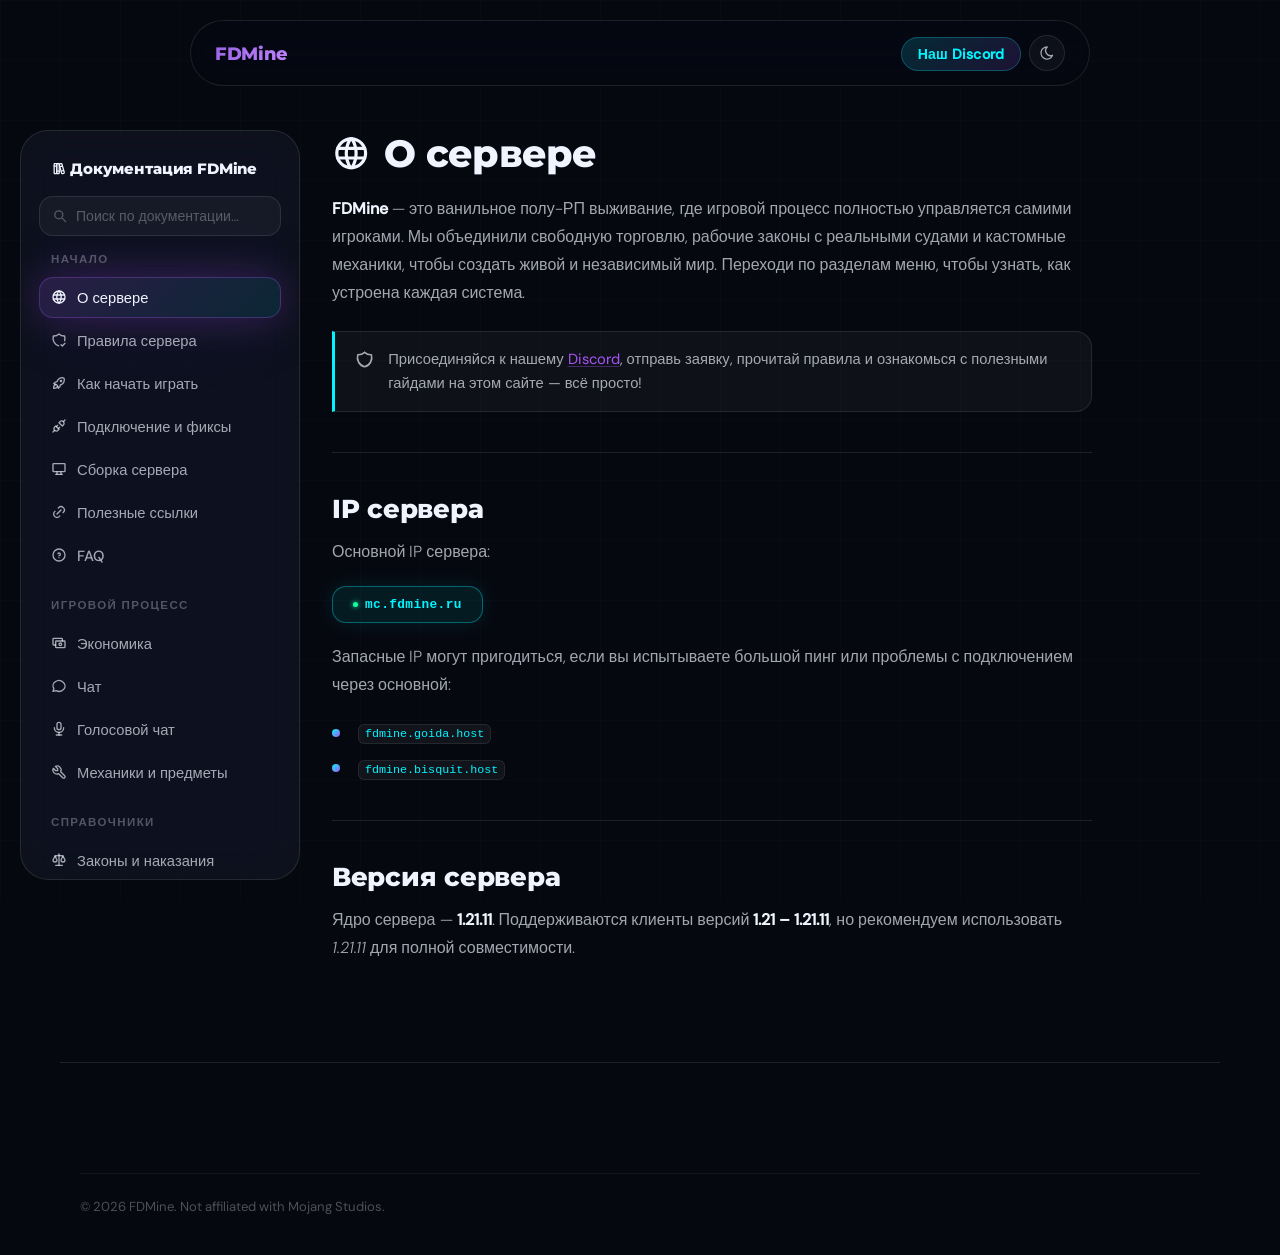
==== commit f371cdda: "updated #2" ====
--- a/docs/index.html
+++ b/docs/index.html
@@ -976,6 +976,44 @@
         </video>
       </div>
 
+      <hr class="doc-divider">
+
+      <div class="doc-subtitle"><svg class="icon" width="1em" height="1em"><use href="../icons.svg#ti-users"></use></svg> Группы</div>
+      <p class="doc-text">
+        Аддон для PlasmoVoice, который позволяет создавать голосовые группы — так удобнее общаться компанией, не отвлекаясь на близость и посторонних игроков рядом. Подробнее на <a href="https://modrinth.com/plugin/pv-addon-groups?version=1.21.11&loader=paper" target="_blank" rel="noopener noreferrer">Modrinth</a>.
+      </p>
+
+      <div class="doc-grid" style="margin-top: 16px; grid-template-columns: repeat(2, minmax(220px, 340px));">
+        <div class="doc-item-card">
+          <span class="doc-item-icon"><svg class="icon" width="1em" height="1em"><use href="../icons.svg#ti-users"></use></svg></span>
+          <div class="doc-item-name">Своя группа</div>
+          <div class="doc-item-desc">Создай группу и приглашай в неё друзей — общаться в ней можно вне зависимости от расстояния</div>
+        </div>
+        <div class="doc-item-card">
+          <span class="doc-item-icon"><svg class="icon" width="1em" height="1em"><use href="../icons.svg#ti-lock"></use></svg></span>
+          <div class="doc-item-name">Контроль участников</div>
+          <div class="doc-item-desc">Создатель группы может банить и кикать неугодных игроков</div>
+        </div>
+      </div>
+
+      <div class="doc-table-wrap" style="margin-top: 16px;">
+        <table class="doc-table">
+          <thead><tr><th>Команда</th><th>Описание</th></tr></thead>
+          <tbody>
+            <tr><td class="doc-cmd">/groups create</td><td>Создать новую голосовую группу</td></tr>
+            <tr><td class="doc-cmd">/groups delete</td><td>Удалить свою группу</td></tr>
+            <tr><td class="doc-cmd">/groups info</td><td>Информация о группе</td></tr>
+            <tr><td class="doc-cmd">/groups browse</td><td>Список доступных групп</td></tr>
+            <tr><td class="doc-cmd">/groups invite &lt;ник&gt;</td><td>Пригласить игрока в группу</td></tr>
+            <tr><td class="doc-cmd">/groups join</td><td>Вступить в группу по приглашению</td></tr>
+            <tr><td class="doc-cmd">/groups leave</td><td>Покинуть группу</td></tr>
+            <tr><td class="doc-cmd">/groups kick &lt;ник&gt;</td><td>Выгнать игрока из группы</td></tr>
+            <tr><td class="doc-cmd">/groups ban &lt;ник&gt;</td><td>Забанить игрока в группе</td></tr>
+            <tr><td class="doc-cmd">/groups unban &lt;ник&gt;</td><td>Разбанить игрока в группе</td></tr>
+          </tbody>
+        </table>
+      </div>
+
     </div>
 
     <!-- МЕХАНИКИ И ПРЕДМЕТЫ -->
--- a/style.css
+++ b/style.css
@@ -272,7 +272,7 @@
 }
 
 /* ─── ANIMATED BLOB BACKGROUND ─── */
-.blobs {
+.ambient-bg {
   position: fixed;
   inset: 0;
   z-index: 0;
@@ -280,80 +280,49 @@
   overflow: hidden;
 }
 
-.blob {
+/* мягкое цветное свечение фона — статичное, без анимации по кадрам */
+.ambient-glow {
   position: absolute;
   border-radius: 50%;
-  filter: blur(90px);
-  opacity: 0.45;
-  animation: blobFloat linear infinite;
-}
-
-.blob-1 {
+  filter: blur(110px);
+  animation: glowDrift linear infinite;
+}
+.ambient-glow-1 {
   width: 700px; height: 700px;
   background: radial-gradient(circle, #7c3aed 0%, #4f46e5 50%, transparent 70%);
-  top: -200px; left: -200px;
-  animation-duration: 28s;
-  animation-name: blobFloat1;
-}
-.blob-2 {
-  width: 500px; height: 500px;
+  top: -220px; left: -200px;
+  opacity: 0.28;
+  animation-duration: 40s;
+}
+.ambient-glow-2 {
+  width: 600px; height: 600px;
   background: radial-gradient(circle, #00f5ff 0%, #0891b2 50%, transparent 70%);
-  top: 30%; right: -150px;
-  animation-duration: 22s;
-  animation-name: blobFloat2;
-  opacity: 0.35;
-}
-.blob-3 {
-  width: 600px; height: 600px;
+  bottom: -180px; right: -160px;
+  opacity: 0.20;
+  animation-duration: 46s;
+  animation-direction: reverse;
+}
+.ambient-glow-3 {
+  width: 480px; height: 480px;
   background: radial-gradient(circle, #10ffa0 0%, #059669 50%, transparent 70%);
-  bottom: -100px; left: 20%;
-  animation-duration: 32s;
-  animation-name: blobFloat3;
-  opacity: 0.30;
-}
-.blob-4 {
-  width: 400px; height: 400px;
+  top: 40%; left: 40%;
+  opacity: 0.14;
+  animation-duration: 52s;
+}
+
+.ambient-glow-4 {
+  width: 380px; height: 380px;
   background: radial-gradient(circle, #ff3cac 0%, #be185d 50%, transparent 70%);
-  top: 60%; right: 25%;
-  animation-duration: 19s;
-  animation-name: blobFloat4;
-  opacity: 0.25;
-}
-.blob-5 {
-  width: 350px; height: 350px;
-  background: radial-gradient(circle, #f59e0b 0%, #d97706 50%, transparent 70%);
-  top: 15%; left: 45%;
-  animation-duration: 24s;
-  animation-name: blobFloat5;
-  opacity: 0.18;
-}
-
-@keyframes blobFloat1 {
-  0%   { transform: translate(0,0) scale(1); }
-  33%  { transform: translate(80px, 60px) scale(1.08); }
-  66%  { transform: translate(-40px, 100px) scale(0.95); }
-  100% { transform: translate(0,0) scale(1); }
-}
-@keyframes blobFloat2 {
-  0%   { transform: translate(0,0) scale(1); }
-  50%  { transform: translate(-70px, 80px) scale(1.12); }
-  100% { transform: translate(0,0) scale(1); }
-}
-@keyframes blobFloat3 {
-  0%   { transform: translate(0,0) scale(1); }
-  40%  { transform: translate(60px, -80px) scale(1.06); }
-  80%  { transform: translate(-80px, -40px) scale(0.92); }
-  100% { transform: translate(0,0) scale(1); }
-}
-@keyframes blobFloat4 {
-  0%   { transform: translate(0,0) scale(1); }
-  60%  { transform: translate(-60px, 50px) scale(1.10); }
-  100% { transform: translate(0,0) scale(1); }
-}
-@keyframes blobFloat5 {
-  0%   { transform: translate(0,0) scale(1); }
-  45%  { transform: translate(50px, -60px) scale(1.05); }
-  100% { transform: translate(0,0) scale(1); }
+  bottom: 10%; left: -100px;
+  opacity: 0.12;
+  animation-duration: 36s;
+  animation-direction: reverse;
+}
+
+@keyframes glowDrift {
+  0%   { transform: translate(0, 0) scale(1); }
+  50%  { transform: translate(40px, 30px) scale(1.06); }
+  100% { transform: translate(0, 0) scale(1); }
 }
 
 /* grid noise overlay */
@@ -1007,6 +976,13 @@
   gap: 6px;
 }
 .footer-badge span { color: var(--accent-emerald); }
+.footer-author {
+  color: var(--accent-purple);
+  font-weight: 600;
+  text-decoration: none;
+  transition: color 0.2s;
+}
+.footer-author:hover { color: var(--accent-cyan); }
 
 /* ─── TOAST ─── */
 .toast {
@@ -1600,7 +1576,12 @@
 }
 
 /* Блобы чуть тише */
-[data-theme="light"] .blob { opacity: 0.18; }
+[data-theme="light"] .ambient-glow {
+  opacity: 0.55;
+  mix-blend-mode: multiply;
+}
+[data-theme="light"] .ambient-glow-3 { opacity: 0.35; }
+[data-theme="light"] .ambient-glow-4 { opacity: 0.30; }
 
 /* Навигация */
 [data-theme="light"] nav {
@@ -2011,3 +1992,158 @@
   stroke-linejoin: round;
   overflow: visible;
 }
+
+/* ─── SKIP-LINK (доступность) ─── */
+.skip-link {
+  position: absolute;
+  top: -50px;
+  left: 16px;
+  z-index: 1000;
+  background: var(--accent-purple);
+  color: #fff;
+  padding: 10px 18px;
+  border-radius: 8px;
+  font-weight: 600;
+  font-size: 0.9rem;
+  text-decoration: none;
+  transition: top 0.2s ease;
+}
+.skip-link:focus {
+  top: 16px;
+}
+
+/* ─── КНОПКА "НАВЕРХ" ─── */
+.back-to-top {
+  position: fixed;
+  right: 24px;
+  bottom: 24px;
+  z-index: 500;
+  width: 46px;
+  height: 46px;
+  border-radius: 50%;
+  border: 1px solid var(--glass-border);
+  background: var(--glass);
+  backdrop-filter: var(--blur);
+  color: var(--text-primary);
+  display: flex;
+  align-items: center;
+  justify-content: center;
+  font-size: 1.2rem;
+  cursor: pointer;
+  opacity: 0;
+  visibility: hidden;
+  transform: translateY(10px);
+  transition: opacity 0.25s ease, transform 0.25s ease, background 0.2s ease, border-color 0.2s ease;
+}
+.back-to-top.visible {
+  opacity: 1;
+  visibility: visible;
+  transform: translateY(0);
+}
+.back-to-top:hover {
+  background: var(--glass-hover);
+  border-color: rgba(168,85,247,0.4);
+}
+
+/* ─── КРАТКО: ПРАВИЛА ─── */
+#rules-quick {
+  max-width: 1160px;
+  margin: 0 auto;
+  padding: 100px 20px;
+}
+.rules-head { text-align: center; max-width: 640px; margin: 0 auto 40px; }
+.rules-accent {
+  background: linear-gradient(135deg, #9863e7, #c084fc);
+  -webkit-background-clip: text;
+  -webkit-text-fill-color: transparent;
+  background-clip: text;
+}
+
+.rules-search-wrap {
+  position: relative;
+  max-width: 440px;
+  margin: 0 auto 40px;
+}
+.rules-search-icon {
+  position: absolute;
+  left: 18px;
+  top: 50%;
+  transform: translateY(-50%);
+  color: var(--text-muted);
+  pointer-events: none;
+}
+.rules-search-input {
+  width: 100%;
+  padding: 13px 18px 13px 46px;
+  border-radius: 100px;
+  background: var(--glass);
+  border: 1px solid var(--glass-border);
+  backdrop-filter: var(--blur);
+  color: var(--text-primary);
+  font-size: 0.92rem;
+  font-family: var(--font-body);
+  outline: none;
+  transition: border-color 0.2s ease, background 0.2s ease;
+}
+.rules-search-input::placeholder { color: var(--text-muted); }
+.rules-search-input:focus {
+  border-color: rgba(168,85,247,0.4);
+  background: var(--glass-hover);
+}
+
+.rules-list {
+  display: grid;
+  grid-template-columns: repeat(2, 1fr);
+  gap: 16px;
+}
+.rule-item {
+  display: flex;
+  gap: 16px;
+  padding: 22px;
+  border-radius: var(--radius-lg);
+  background: var(--glass);
+  border: 1px solid var(--glass-border);
+  backdrop-filter: var(--blur);
+  transition: border-color 0.2s ease, transform 0.2s ease;
+}
+.rule-item:hover {
+  border-color: rgba(168,85,247,0.3);
+  transform: translateY(-2px);
+}
+.rule-item.hidden { display: none; }
+.rule-num {
+  font-family: var(--font-display);
+  font-weight: 800;
+  font-size: 1.3rem;
+  color: var(--accent-purple);
+  opacity: 0.6;
+  flex-shrink: 0;
+  min-width: 32px;
+}
+.rule-title {
+  font-family: var(--font-display);
+  font-weight: 700;
+  font-size: 1rem;
+  color: var(--text-primary);
+  margin-bottom: 6px;
+}
+.rule-desc {
+  font-size: 0.88rem;
+  color: var(--text-secondary);
+  line-height: 1.6;
+}
+
+.rules-empty {
+  display: none;
+  text-align: center;
+  padding: 40px 20px;
+  color: var(--text-muted);
+  font-size: 0.92rem;
+}
+.rules-empty.visible { display: block; }
+
+#rules-quick .docs-link { margin: 40px auto 0; }
+
+@media (max-width: 720px) {
+  .rules-list { grid-template-columns: 1fr; }
+}
--- a/docs/docs.css
+++ b/docs/docs.css
@@ -86,11 +86,25 @@
   background: var(--glass-hover);
   color: var(--text-primary);
 }
-.doc-nav-link.active {
+.doc-nav-link {
+  position: relative;
+  z-index: 1;
+}
+.doc-nav-indicator {
+  position: absolute;
+  z-index: 0;
+  left: 0;
+  top: 0;
+  border-radius: 14px;
   background: linear-gradient(135deg, rgba(168,85,247,0.18), rgba(0,245,255,0.10));
   border: 1px solid rgba(168,85,247,0.30);
-  color: var(--text-primary);
   box-shadow: var(--glow-purple);
+  opacity: 0;
+  transition: transform 0.32s cubic-bezier(0.22, 1, 0.36, 1), height 0.32s cubic-bezier(0.22, 1, 0.36, 1), width 0.32s cubic-bezier(0.22, 1, 0.36, 1), opacity 0.2s ease;
+  pointer-events: none;
+}
+.doc-nav-link.active {
+  color: var(--text-primary);
 }
 
 /* ─── MOBILE SIDEBAR TOGGLE ─── */
